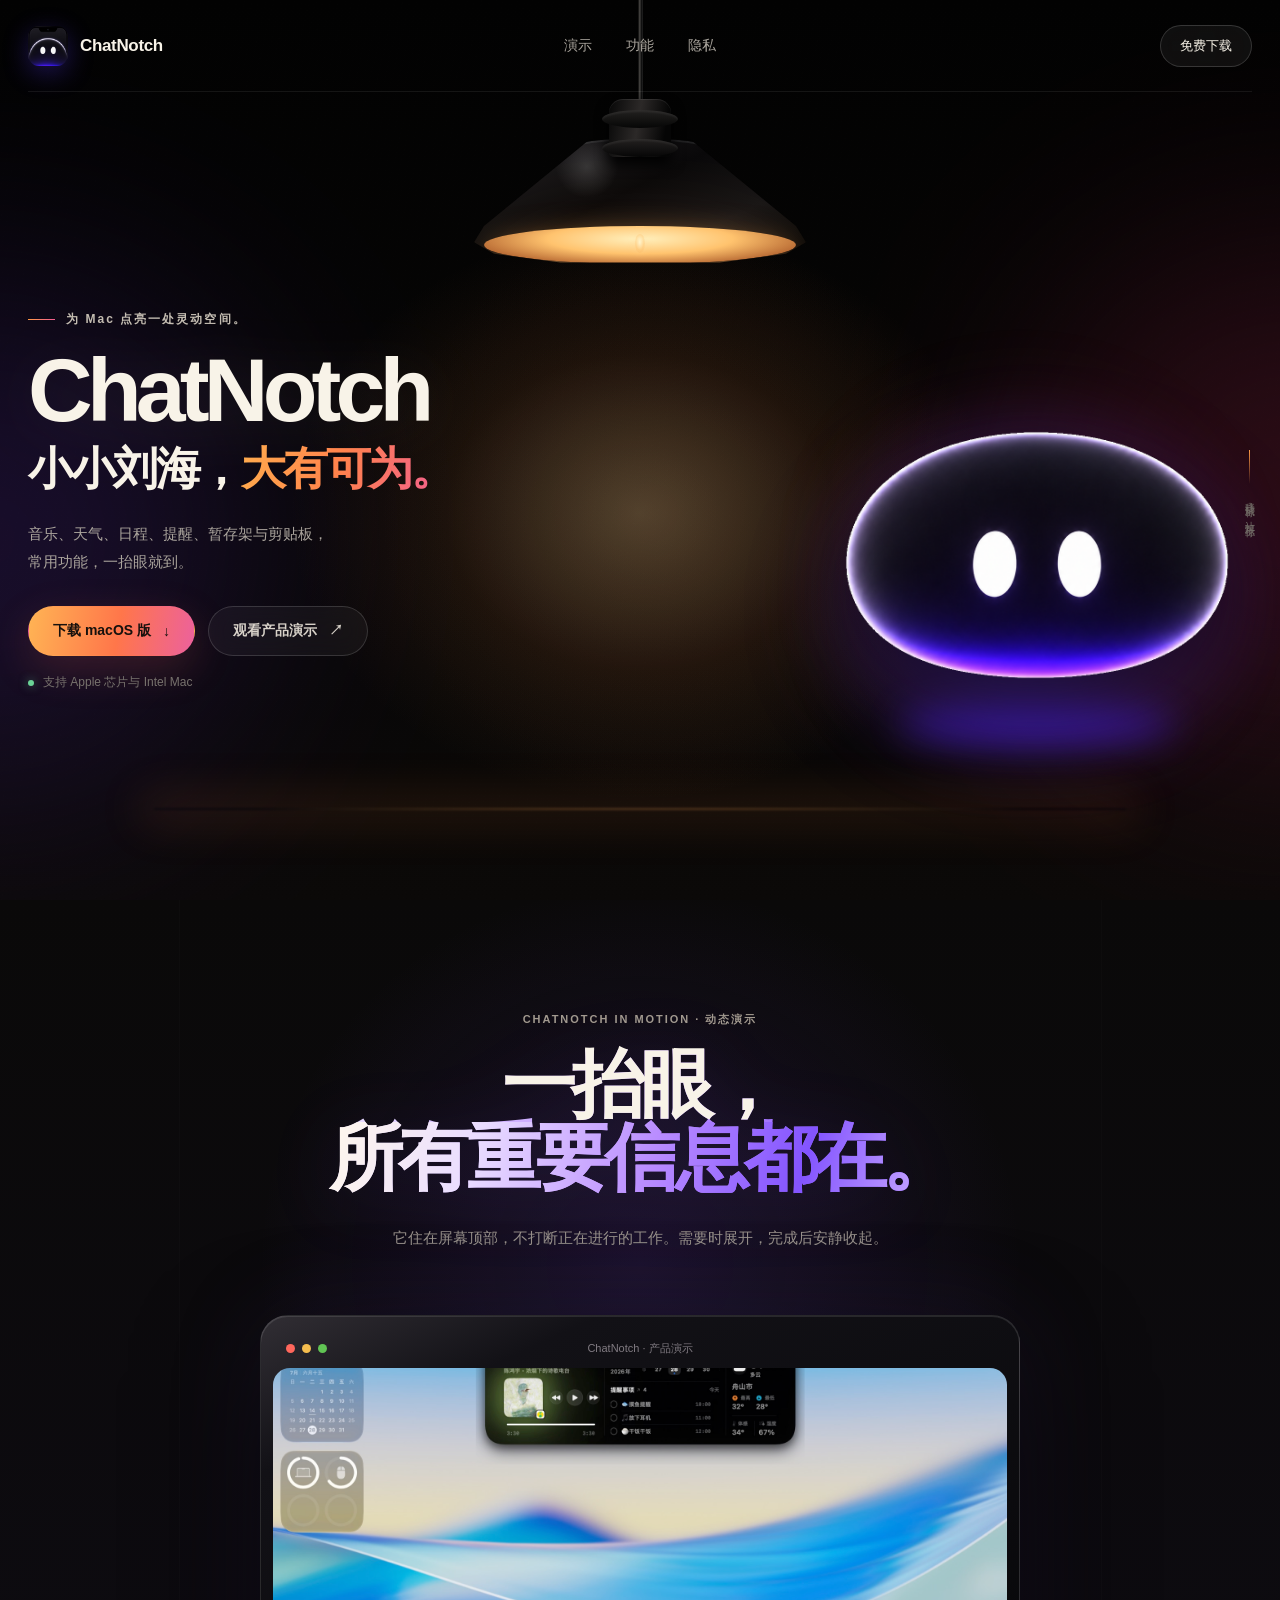
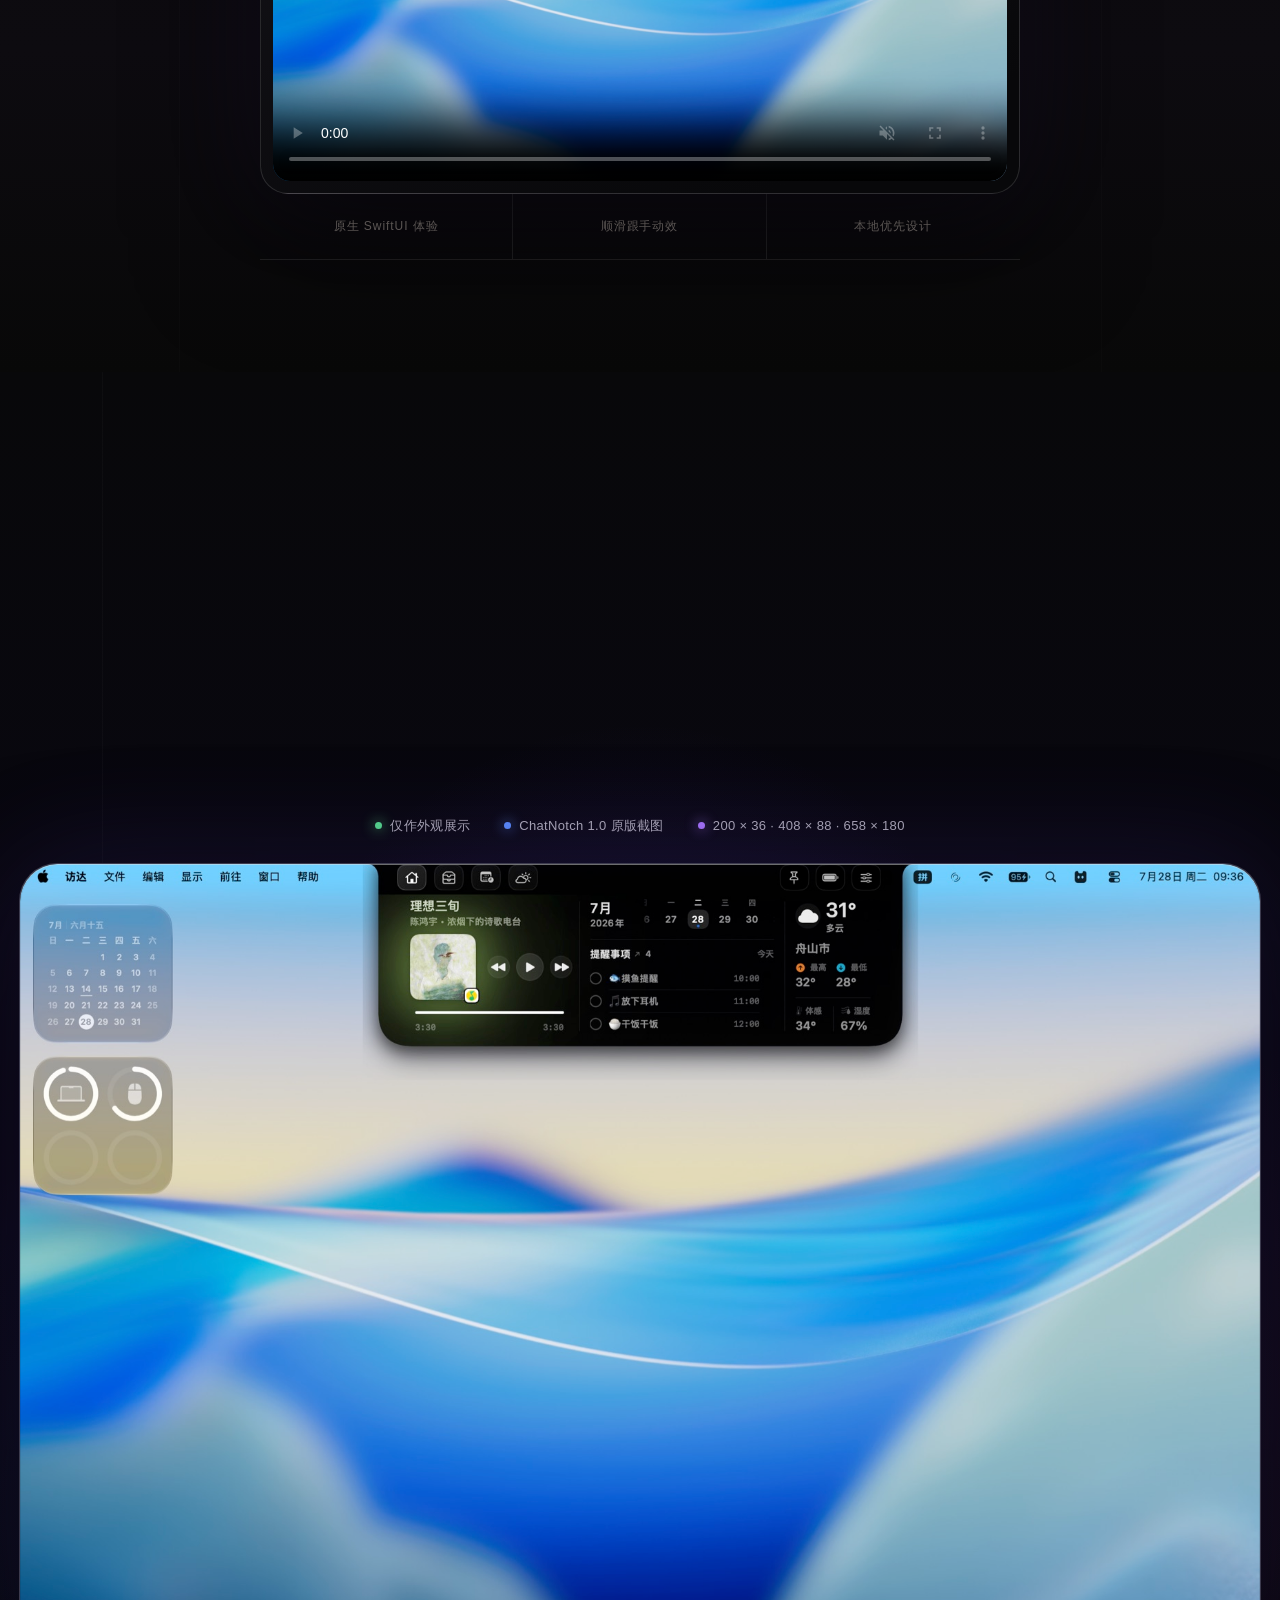
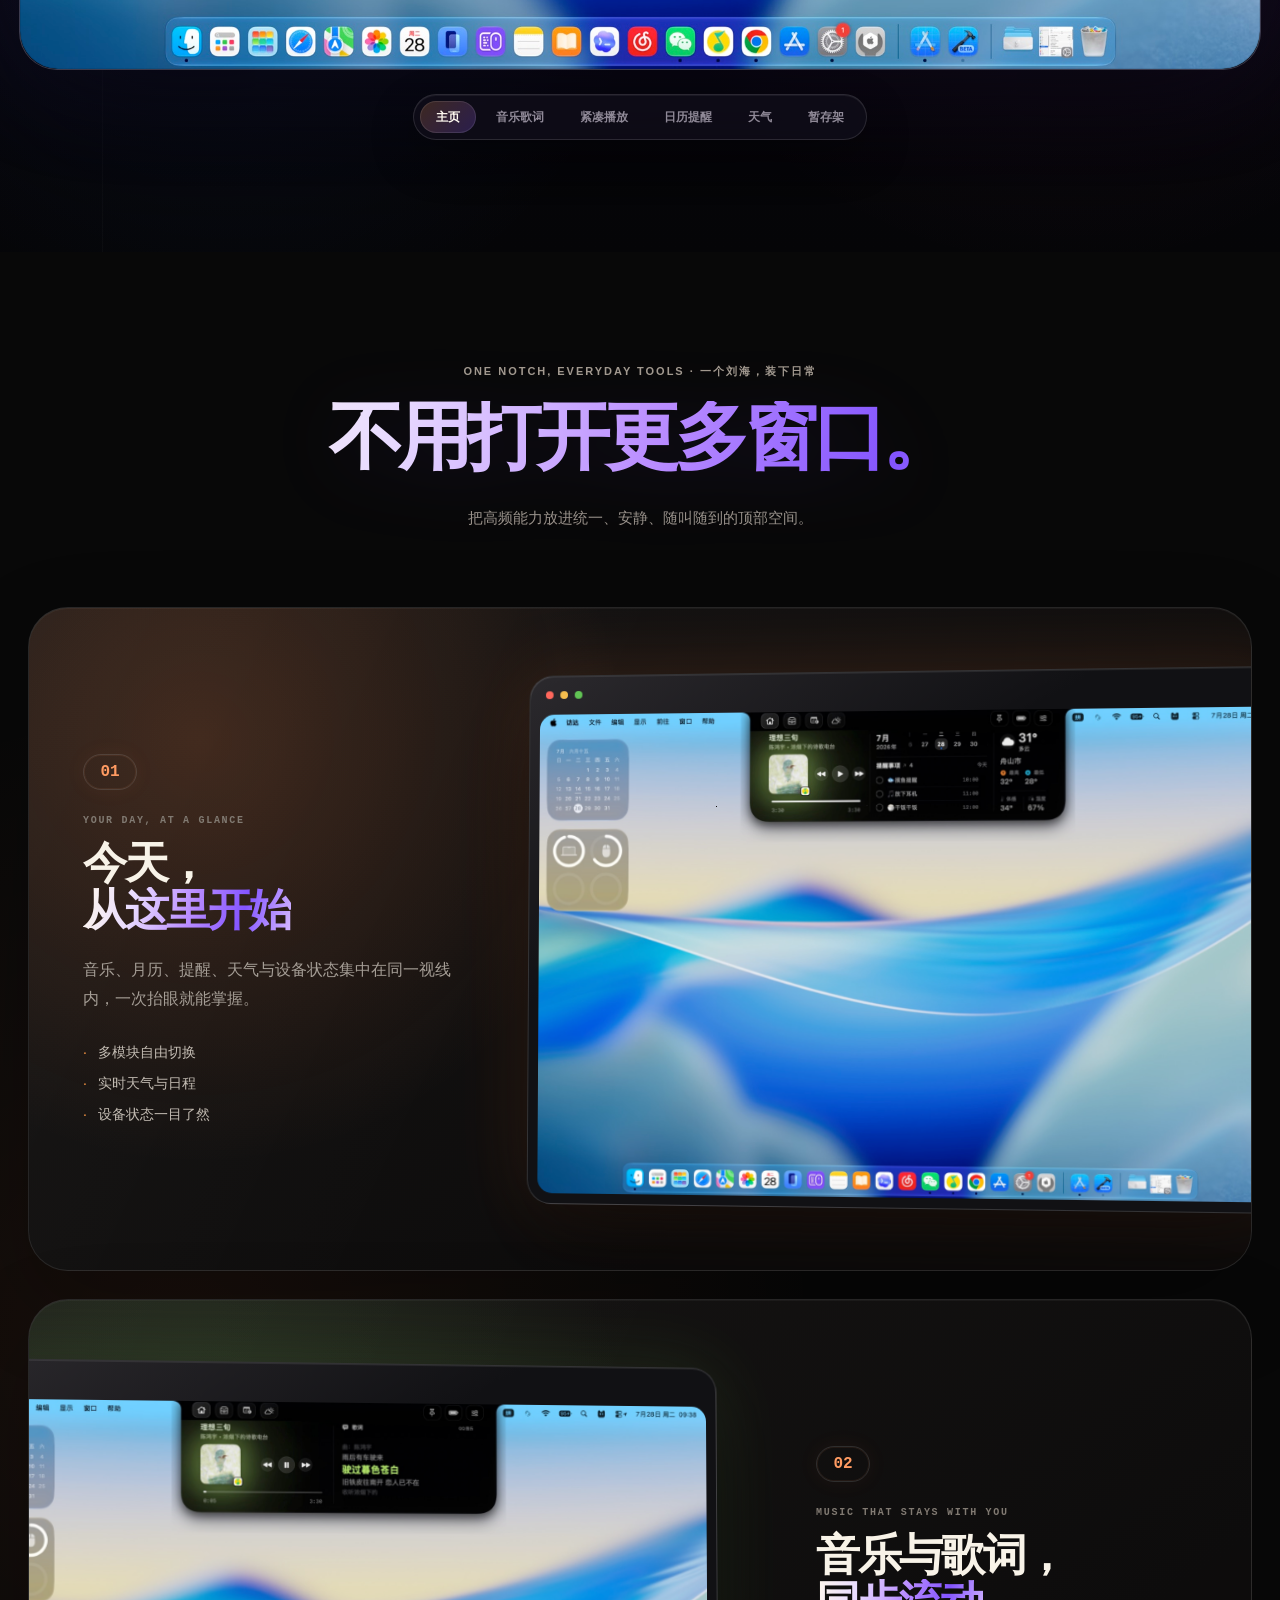
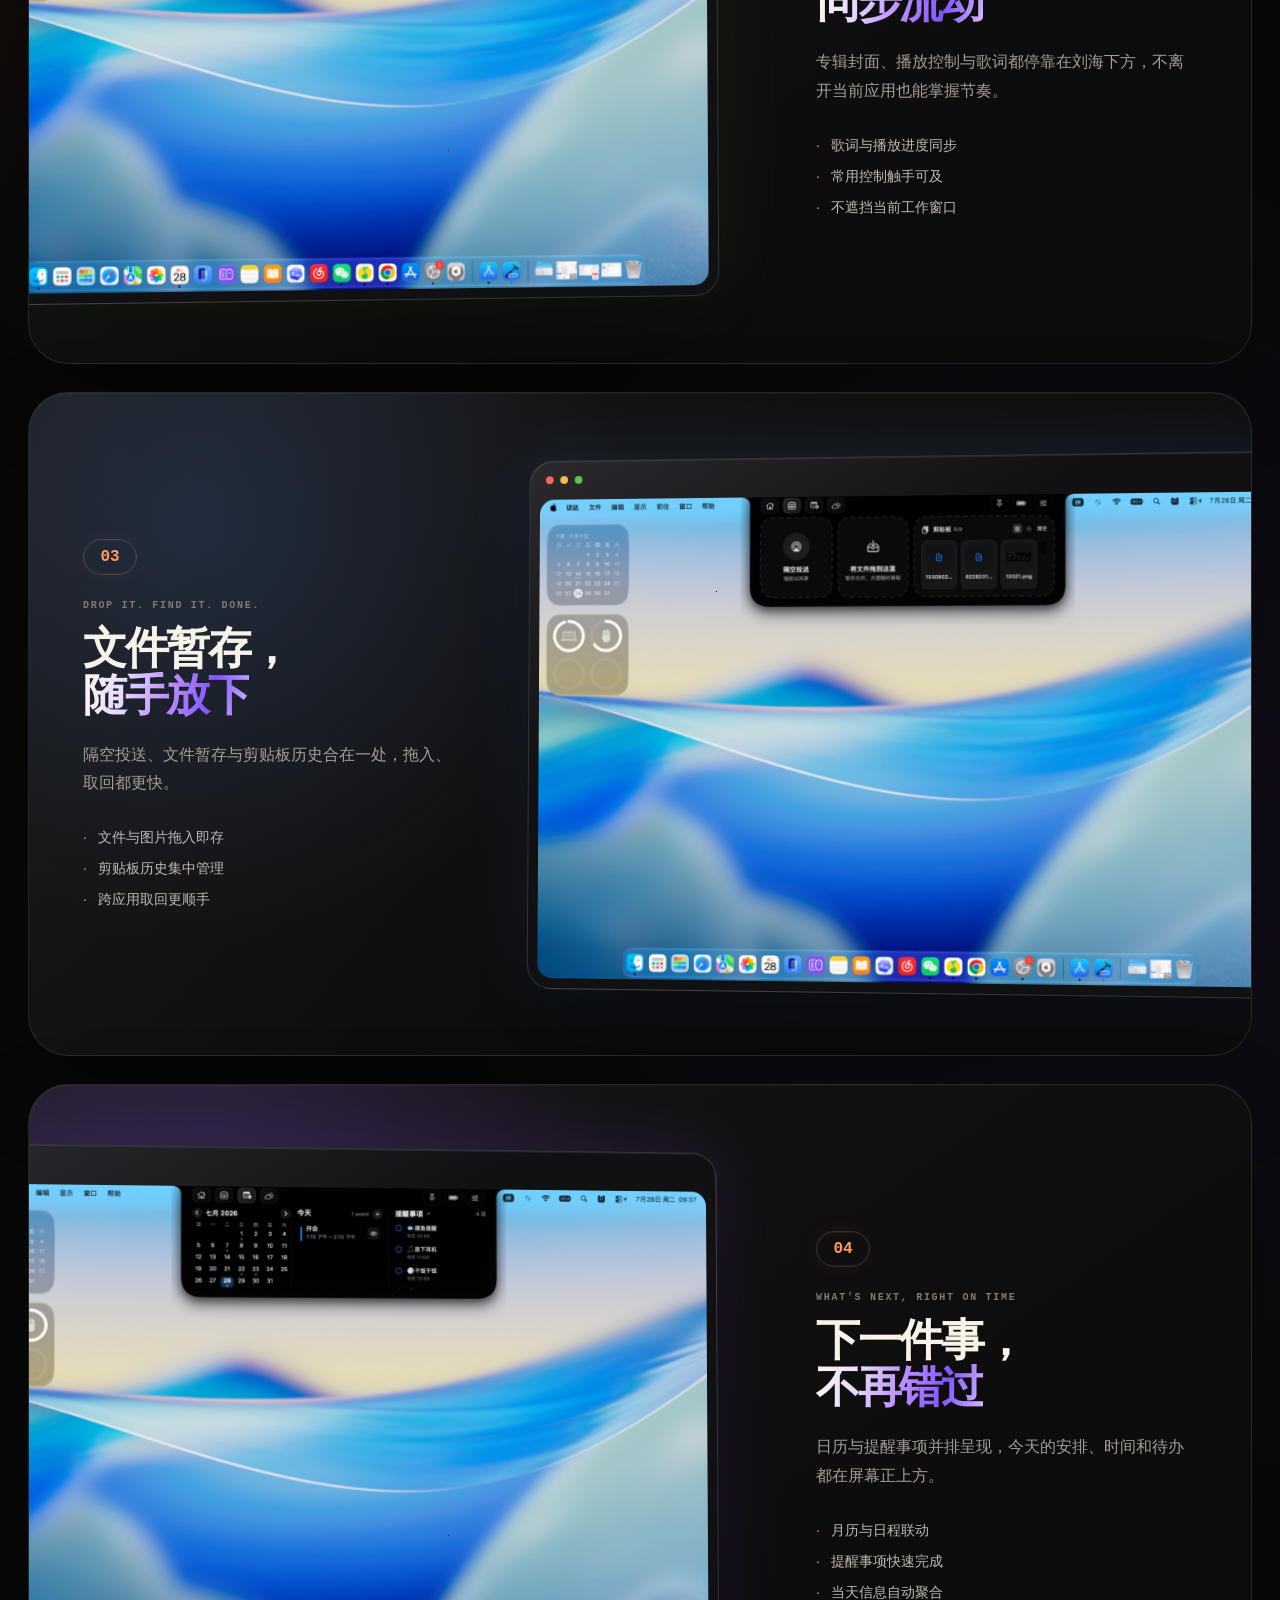
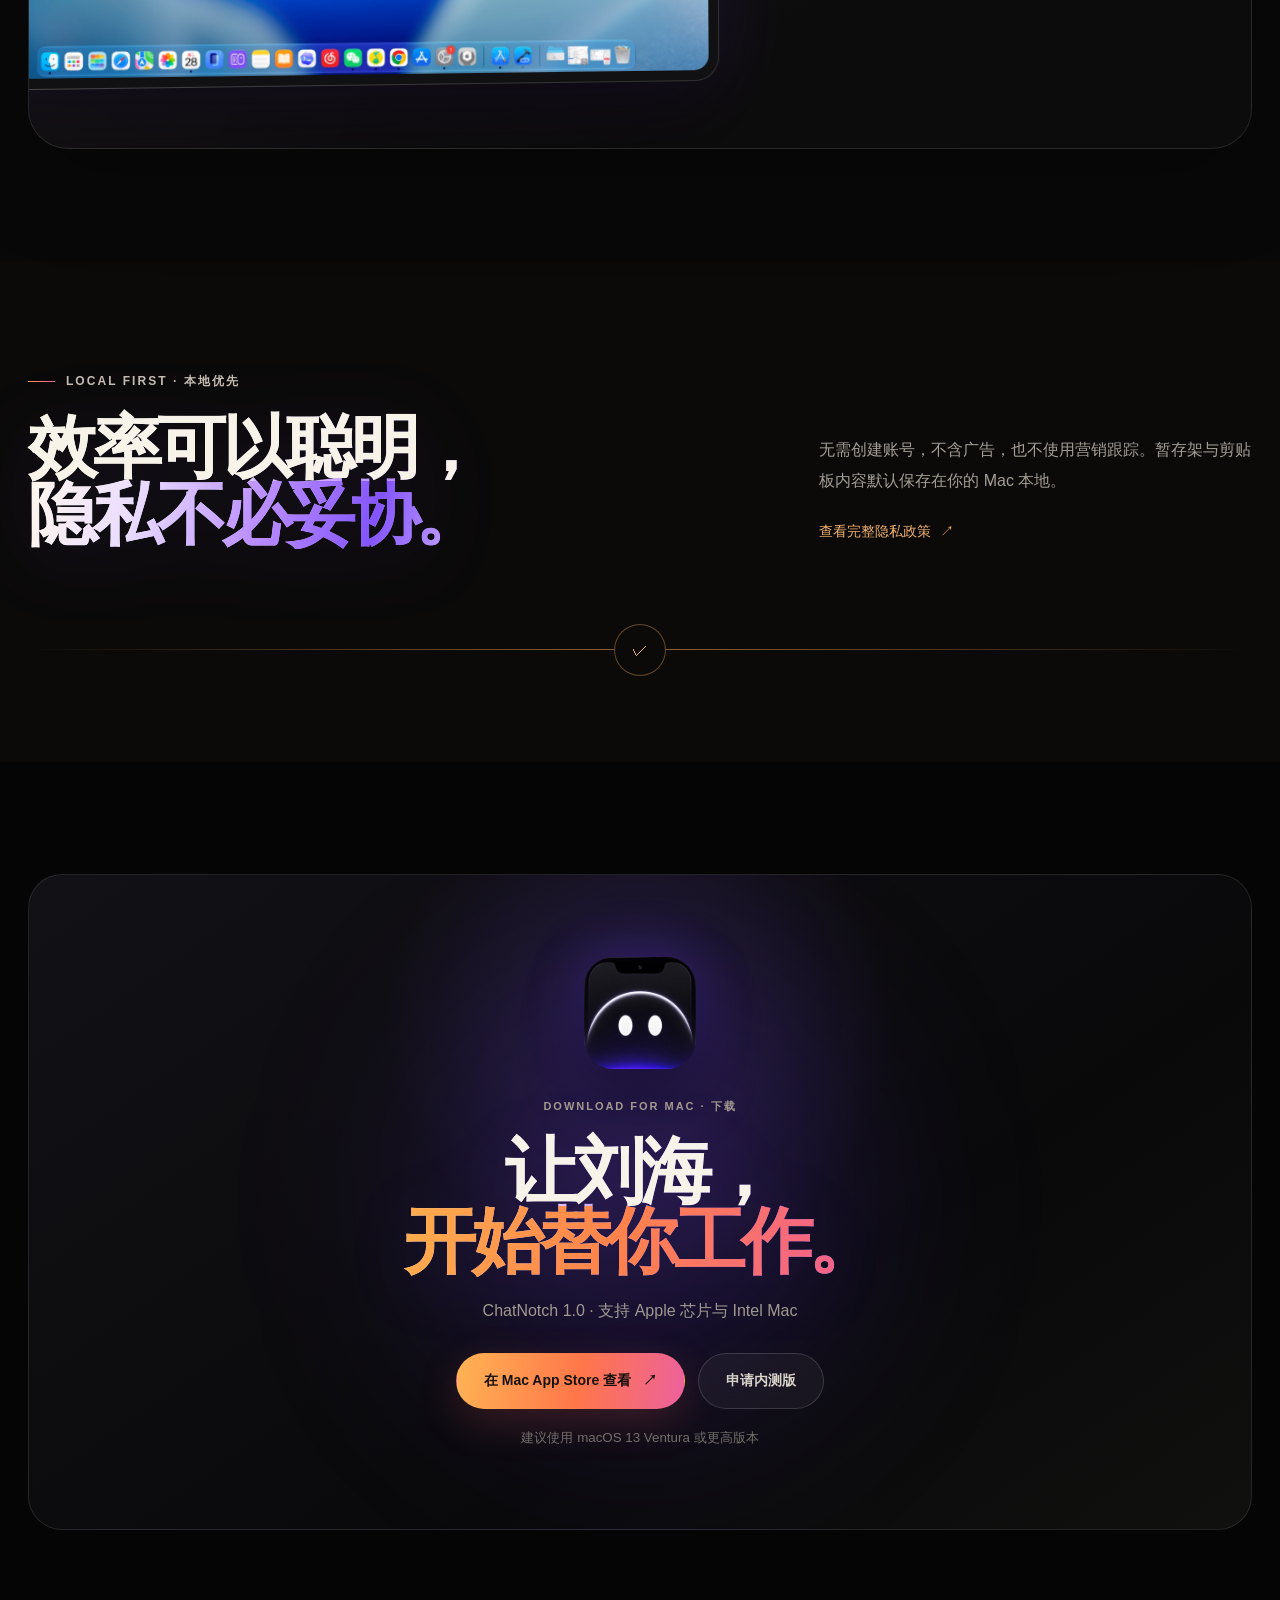
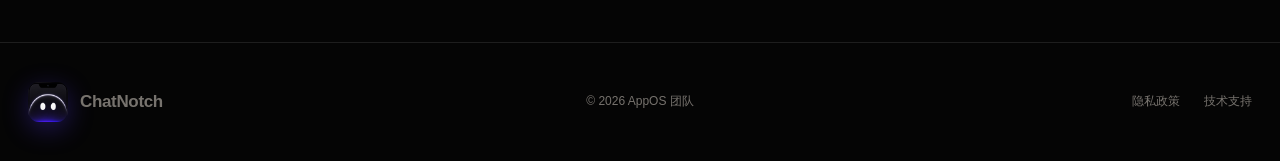
==== download-v2/index.html @ 8b5c7a28 "Add ChatNotch download-v2 page" ====
<!doctype html>
<html lang="zh-CN">
<head>
  <meta charset="utf-8">
  <meta name="viewport" content="width=device-width, initial-scale=1">
  <meta name="theme-color" content="#050505">
  <meta name="description" content="ChatNotch 是为 macOS 刘海打造的原生效率工具，将音乐、天气、日程、提醒、暂存架与剪贴板收进屏幕顶部。">
  <meta property="og:title" content="ChatNotch｜小小刘海，大有可为">
  <meta property="og:description" content="专为 Mac 刘海而生。重要信息，一抬眼就到。">
  <meta property="og:type" content="website">
  <meta property="og:url" content="https://woon3316.github.io/chatnotch-support/download-v2/">
  <meta property="og:image" content="https://woon3316.github.io/chatnotch-support/download-v2/og.png">
  <meta name="twitter:card" content="summary_large_image">
  <title>ChatNotch｜小小刘海，大有可为</title>
  <link rel="canonical" href="https://woon3316.github.io/chatnotch-support/download-v2/">
  <link rel="icon" href="chatnotch-logo.png?v=20260808-6">
  <link rel="apple-touch-icon" href="chatnotch-logo.png?v=20260808-6">
  <link rel="preload" href="overview.jpg" as="image">
  <link rel="stylesheet" href="styles.css?v=20260808-6">
  <script>
    (() => {
      if ("scrollRestoration" in history) history.scrollRestoration = "manual";

      document.documentElement.classList.add("is-booting");
      if (location.hash) {
        history.replaceState(null, "", location.pathname + location.search);
      }

      const forceTop = () => {
        document.documentElement.scrollTop = 0;
        if (document.body) document.body.scrollTop = 0;
        window.scrollTo(0, 0);
      };

      forceTop();
      document.addEventListener("DOMContentLoaded", () => {
        forceTop();
        requestAnimationFrame(forceTop);
      }, { once: true });
      window.addEventListener("pageshow", () => {
        forceTop();
        requestAnimationFrame(forceTop);
      });
      window.addEventListener("load", () => {
        forceTop();
        requestAnimationFrame(() => requestAnimationFrame(forceTop));
        window.setTimeout(() => {
          forceTop();
          document.documentElement.classList.remove("is-booting");
        }, 500);
      }, { once: true });
    })();
  </script>
  <script src="interaction.js?v=20260808-6" defer></script>
</head>
<body>
  <main>
    <section class="hero" id="top">
      <div class="hero-noise" aria-hidden="true"></div>
      <div class="ambient ambient-left" aria-hidden="true"></div>
      <div class="ambient ambient-right" aria-hidden="true"></div>
      <div class="pointer-light" aria-hidden="true"></div>

      <header class="site-header shell">
        <a class="brand" href="#top" aria-label="ChatNotch 首页">
          <img src="chatnotch-logo.png?v=20260808-6" alt="" width="40" height="40">
          <span>ChatNotch</span>
        </a>
        <nav aria-label="主导航">
          <a href="#experience">演示</a>
          <a href="#gallery">功能</a>
          <a href="#privacy">隐私</a>
        </nav>
        <a class="header-cta download-target" href="#download">免费下载</a>
      </header>

      <div class="lamp-stage" aria-hidden="true">
        <div class="lamp-rig">
          <div class="lamp-cable"></div>
          <div class="lamp-cap"><i></i><i></i></div>
          <div class="lamp-shade">
            <div class="lamp-rim"></div>
            <div class="lamp-bulb"></div>
          </div>
        </div>
      </div>

      <div class="hero-layout shell">
        <div class="hero-copy">
          <p class="eyebrow"><span></span> 为 Mac 点亮一处灵动空间。</p>
          <h1>ChatNotch</h1>
          <h2><strong>小小刘海，</strong><span>大有可为。</span></h2>
          <p class="hero-description">音乐、天气、日程、提醒、暂存架与剪贴板，<br>常用功能，一抬眼就到。</p>
          <div class="hero-actions">
            <a class="button button-primary download-target" href="#download">下载 macOS 版 <span aria-hidden="true">↓</span></a>
            <a class="button button-ghost" href="#experience">观看产品演示 <span aria-hidden="true">↗</span></a>
          </div>
          <p class="system-note"><i></i> 支持 Apple 芯片与 Intel Mac</p>
        </div>

        <div class="hero-product" aria-label="ChatNotch 动态角色">
          <div class="product-aura"></div>
          <div class="product-orbit orbit-one"></div>
          <div class="product-orbit orbit-two"></div>
          <div class="mascot" aria-hidden="true">
            <img class="mascot-body" src="peek-character.png?v=20260808-6" alt="">
          </div>
        </div>
      </div>

      <p class="mouse-hint"><span></span> 移动鼠标，让灯跟上你</p>
    </section>

    <section class="experience section-pad" id="experience">
      <div class="shell section-intro reveal">
        <p class="section-label">CHATNOTCH IN MOTION · 动态演示</p>
        <h2><span class="title-lead">一抬眼，</span><br><span class="title-accent">所有重要信息都在。</span></h2>
        <p>它住在屏幕顶部，不打断正在进行的工作。需要时展开，完成后安静收起。</p>
      </div>

      <div class="video-shell shell reveal">
        <div class="mac-frame">
          <div class="mac-toolbar" aria-hidden="true">
            <div class="traffic-lights"><i></i><i></i><i></i></div>
            <span>ChatNotch · 产品演示</span>
            <b></b>
          </div>
          <div class="video-wrap">
            <video id="product-video" autoplay muted loop playsinline controls preload="metadata" poster="overview.jpg">
              <source src="chatnotch-demo.mp4" type="video/mp4">
              你的浏览器暂不支持视频播放。
            </video>
            <button class="video-replay" type="button" aria-label="重新播放产品演示">重新播放</button>
          </div>
        </div>
        <div class="video-meta">
          <span>原生 SwiftUI 体验</span>
          <span>顺滑跟手动效</span>
          <span>本地优先设计</span>
        </div>
      </div>
    </section>

    <section class="live-demo section-pad" id="live-demo">
      <div class="shell section-intro compact reveal">
        <p class="section-label">CHATNOTCH APPEARANCE · 外观预览</p>
        <h2><span class="title-lead">熟悉的刘海形态，</span><br><span class="title-accent">原样呈现在网页里。</span></h2>
        <p>按 ChatNotch 1.0.0 的三段尺寸、圆角、模块顺序和内容比例制作。悬停或点击仅用于查看外观变化，不连接系统功能。</p>
      </div>

      <div class="live-demo-shell shell reveal" data-live-demo>
        <div class="live-demo-signals" aria-label="体验说明">
          <span><i class="signal-green"></i> 仅作外观展示</span>
          <span><i class="signal-blue"></i> ChatNotch 1.0 原版截图</span>
          <span><i class="signal-violet"></i> 200 × 36 · 408 × 88 · 658 × 180</span>
        </div>

        <div class="live-mac" data-live-mac>
          <figure class="exact-screenshot-showcase">
            <img data-visual-preview src="overview.jpg" alt="ChatNotch 原版主页界面">
          </figure>
          <div class="live-menu-bar" aria-hidden="true">
            <div class="live-menu-left"><b>●</b><strong>访达</strong><span>文件</span><span>编辑</span><span>显示</span><span>前往</span><span>窗口</span><span>帮助</span></div>
            <div class="live-menu-right"><span>⌁</span><span>▰</span><span>⌕</span><strong>周六 15:44</strong></div>
          </div>

          <div class="live-desktop">
            <div class="live-island" data-live-island data-state="compact" data-module="home" aria-live="polite" tabindex="0">
              <button class="live-compact" type="button" data-live-toggle aria-label="展开 ChatNotch">
                <span class="live-compact-art" aria-hidden="true"></span>
                <span class="live-compact-lyric" data-live-compact-lyric>驶过暮色苍白</span>
                <span class="live-compact-eq" aria-hidden="true" data-live-compact-eq><i></i><i></i><i></i><i></i></span>
              </button>

              <button class="live-peek" type="button" data-live-toggle aria-label="完整展开 ChatNotch">
                <span class="live-peek-album" aria-hidden="true"><i></i></span>
                <span class="live-peek-copy"><strong>理想三旬</strong><small data-live-peek-lyric>雨后有车驶来</small><i><b data-live-peek-progress></b></i></span>
                <span class="live-peek-play" aria-hidden="true" data-live-peek-play>Ⅱ</span>
              </button>

              <div class="live-expanded">
                <div class="live-shoulder-bar">
                  <div class="live-module-tabs" role="tablist" aria-label="ChatNotch 功能模块">
                    <button class="is-active" type="button" data-live-module="home" role="tab" aria-selected="true" aria-label="主页" title="主页"><span class="live-icon live-icon-home"></span></button>
                    <button type="button" data-live-module="shelf" role="tab" aria-selected="false" aria-label="暂存架" title="暂存架"><span class="live-icon live-icon-shelf"></span></button>
                    <button type="button" data-live-module="calendar" role="tab" aria-selected="false" aria-label="日历" title="日历"><span class="live-icon live-icon-calendar"></span></button>
                    <button type="button" data-live-module="weather" role="tab" aria-selected="false" aria-label="天气" title="天气"><span class="live-icon live-icon-weather"></span></button>
                  </div>
                  <div class="live-notch-gap" aria-hidden="true"><i></i></div>
                  <div class="live-system-tabs">
                    <button type="button" data-live-pin aria-pressed="false" aria-label="固定灵动岛" title="固定灵动岛"><span class="live-icon live-icon-pin"></span></button>
                    <button type="button" data-live-module="battery" aria-label="电池" title="电池"><span class="live-battery-glyph"><i></i></span></button>
                    <button type="button" data-live-settings aria-label="设置" title="设置"><span class="live-icon live-icon-settings"></span></button>
                  </div>
                </div>

                <div class="live-panel live-home-panel is-active" data-live-panel="home" role="tabpanel">
                  <section class="live-now-playing">
                    <div class="live-media-head">
                      <div><strong>理想三旬</strong><small data-live-lyric>雨后有车驶来</small></div>
                    </div>
                    <div class="live-media-body">
                      <div class="live-album" aria-label="专辑封面"><i></i></div>
                      <div class="live-transport" aria-label="播放控制">
                        <button type="button" data-live-prev aria-label="上一首">◀</button>
                        <button type="button" data-live-play aria-label="暂停">Ⅱ</button>
                        <button type="button" data-live-next aria-label="下一首">▶</button>
                      </div>
                    </div>
                    <div class="live-progress"><i data-live-progress></i></div>
                    <div class="live-time"><span data-live-elapsed>0:05</span><span>3:30</span></div>
                  </section>

                  <i class="live-divider" aria-hidden="true"></i>

                  <section class="live-home-calendar">
                    <div class="live-date-strip">
                      <div class="live-month"><strong>8月</strong><small>2026年</small></div>
                      <div class="live-days" role="listbox" aria-label="选择日期">
                        <button type="button"><small>一</small><b>3</b></button>
                        <button type="button"><small>二</small><b>4</b></button>
                        <button class="is-selected" type="button"><small>三</small><b>5</b><i></i></button>
                        <button type="button"><small>四</small><b>6</b></button>
                        <button type="button"><small>五</small><b>7</b></button>
                      </div>
                    </div>
                    <div class="live-reminder-head"><strong>提醒事项 ↗</strong><small data-live-reminder-count>4 项</small></div>
                    <div class="live-reminders">
                      <button type="button" data-live-reminder><i></i><span>🐟 摸鱼提醒</span><small>10:00</small></button>
                      <button type="button" data-live-reminder><i></i><span>🎵 放下耳机</span><small>11:00</small></button>
                      <button type="button" data-live-reminder><i></i><span>🍚 干饭干饭</span><small>12:00</small></button>
                      <button type="button" data-live-reminder><i></i><span>📖 阅读十分钟</span><small>18:00</small></button>
                    </div>
                  </section>

                  <i class="live-divider" aria-hidden="true"></i>

                  <section class="live-home-weather">
                    <div class="live-weather-top"><span>☁</span><div><strong>31°</strong><small>多云</small></div></div>
                    <b>舟山市</b>
                    <div class="live-weather-range"><span><i>↑</i> 最高<strong>32°</strong></span><span><i>↓</i> 最低<strong>28°</strong></span></div>
                    <div class="live-weather-stats"><span>体感<b>34°</b></span><span>湿度<b>67%</b></span></div>
                  </section>
                </div>

                <div class="live-panel live-volume-panel" data-live-panel="volume" role="tabpanel" hidden>
                  <div class="live-volume-primary"><span class="live-speaker">◖</span><div><p><strong>系统音量</strong><b data-live-volume-label>68%</b></p><input data-live-volume type="range" min="0" max="100" value="68" aria-label="系统音量"><small>MacBook Pro 扬声器</small></div></div>
                  <i></i>
                  <div class="live-app-volume"><strong>媒体应用</strong><div><span class="live-app-icon live-app-music">♪</span><b>音乐</b><small>正在播放</small><input type="range" min="0" max="100" value="82" aria-label="音乐音量"></div><div><span class="live-app-icon live-app-browser">◉</span><b>Google Chrome</b><small>暂停</small><input type="range" min="0" max="100" value="54" aria-label="浏览器音量"></div></div>
                </div>

                <div class="live-panel live-shelf-panel" data-live-panel="shelf" role="tabpanel" hidden>
                  <button class="live-drop-pane live-airdrop" type="button"><span>◎</span><strong>隔空投送</strong><small>拖放以共享</small></button>
                  <div class="live-drop-pane live-tray" data-live-dropzone tabindex="0" role="button" aria-label="将文件拖到暂存架">
                    <span>⇩</span><strong>将文件拖到这里</strong><small>暂存文件，方便随时调取</small>
                    <div class="live-file-list" data-live-file-list></div>
                  </div>
                  <div class="live-clipboard">
                    <div><strong>▣ 剪贴板 <span data-live-clip-count>3/9</span></strong><button type="button" data-live-clear>清空</button></div>
                    <div class="live-clip-items" data-live-clip-items><button type="button"><i>文</i><span>发布说明.txt</span></button><button type="button"><i>链</i><span>chatnotch.app</span></button><button type="button"><i>图</i><span>灵感截图.png</span></button></div>
                  </div>
                </div>

                <div class="live-panel live-calendar-panel" data-live-panel="calendar" role="tabpanel" hidden>
                  <section class="live-month-grid"><header><button type="button" data-live-month-prev>‹</button><strong data-live-month-title>八月 2026</strong><button type="button" data-live-month-next>›</button></header><div class="live-weekdays"><span>日</span><span>一</span><span>二</span><span>三</span><span>四</span><span>五</span><span>六</span></div><div class="live-grid-days" data-live-grid-days></div></section>
                  <i class="live-divider" aria-hidden="true"></i>
                  <section class="live-events"><header><strong>今天</strong><small>1 event</small><button type="button">＋</button></header><article><i></i><div><strong>开周例会</strong><small>4:00 下午 – 6:00 下午</small></div><button type="button">◉</button></article></section>
                  <i class="live-divider" aria-hidden="true"></i>
                  <section class="live-todo"><header><strong>提醒事项 ↗</strong><small>4 项</small></header><div class="live-reminders"><button type="button" data-live-reminder><i></i><span>🐟 摸鱼提醒</span><small>今天 10:00</small></button><button type="button" data-live-reminder><i></i><span>🎵 放下耳机</span><small>今天 11:00</small></button><button type="button" data-live-reminder><i></i><span>🍚 干饭干饭</span><small>今天 12:00</small></button></div></section>
                </div>

                <div class="live-panel live-weather-panel" data-live-panel="weather" role="tabpanel" hidden>
                  <div class="live-weather-summary"><span>☁</span><div><strong>31°C</strong><small>多云</small><b>舟山市</b></div></div>
                  <div class="live-weather-chart" aria-label="逐小时温度趋势"><i></i><span style="--x:2%;--y:56%">现在<b>31°</b></span><span style="--x:21%;--y:43%">16时<b>32°</b></span><span style="--x:40%;--y:31%">17时<b>33°</b></span><span style="--x:59%;--y:38%">18时<b>32°</b></span><span style="--x:78%;--y:54%">19时<b>30°</b></span><span style="--x:97%;--y:67%">20时<b>29°</b></span></div>
                  <div class="live-temp-extremes"><span>高 <b>32°C</b></span><span>低 <b>28°C</b></span></div>
                  <div class="live-weather-details"><span>体感温度<b>34°C</b></span><span>湿度<b>67%</b></span><span>空气质量<b>42 优</b></span><span>风速<b>7 英里/时</b></span><span>紫外线<b>3 中等</b></span></div>
                </div>

                <div class="live-panel live-battery-panel" data-live-panel="battery" role="tabpanel" hidden>
                  <div class="live-battery-title"><span>▰</span><strong>95%</strong><small>使用电池供电<br>剩余约 8 小时 26 分钟</small></div><div class="live-battery-bar"><i></i></div><strong>电池趋势</strong><div class="live-battery-chart"><i></i></div>
                </div>

                <div class="live-settings-popover" data-live-settings-popover hidden><strong>外观</strong><span>动画级别 <b>完整</b></span><span>温度单位 <b>摄氏度</b></span><span>主页布局 <b>音乐 · 日历 · 天气</b></span></div>
              </div>
            </div>

            <button class="live-interact-cue" type="button" data-live-state="expanded"><span>悬停查看展开外观，点击查看完整外观</span><small>APPEARANCE PREVIEW</small></button>

            <div class="live-dock" aria-hidden="true"><i>☺</i><i>▦</i><i>♪</i><i>✎</i><i>☁</i><i>⚙</i></div>
          </div>
        </div>

        <nav class="live-demo-guide exact-preview-nav" aria-label="切换 ChatNotch 原版界面">
          <button class="is-active" type="button" data-visual-src="overview.jpg" data-visual-alt="ChatNotch 原版主页界面">主页</button>
          <button type="button" data-visual-src="lyrics.jpg" data-visual-alt="ChatNotch 原版音乐歌词界面">音乐歌词</button>
          <button type="button" data-visual-src="compact.jpg" data-visual-alt="ChatNotch 原版紧凑播放界面">紧凑播放</button>
          <button type="button" data-visual-src="calendar.jpg" data-visual-alt="ChatNotch 原版日历提醒界面">日历提醒</button>
          <button type="button" data-visual-src="weather.jpg" data-visual-alt="ChatNotch 原版天气界面">天气</button>
          <button type="button" data-visual-src="shelf.jpg" data-visual-alt="ChatNotch 原版暂存架界面">暂存架</button>
        </nav>
      </div>
    </section>

    <section class="gallery-section section-pad" id="gallery">
      <div class="shell section-intro compact reveal">
        <p class="section-label">ONE NOTCH, EVERYDAY TOOLS · 一个刘海，装下日常</p>
        <h2>不用打开更多窗口。</h2>
        <p>把高频能力放进统一、安静、随叫随到的顶部空间。</p>
      </div>

      <div class="story-stack shell">
        <article class="story-card story-warm reveal">
          <div class="story-copy">
            <span class="index">01</span>
            <p class="story-kicker">YOUR DAY, AT A GLANCE</p>
            <h3><span class="title-lead">今天，</span><br><span class="title-accent">从这里开始</span></h3>
            <p>音乐、月历、提醒、天气与设备状态集中在同一视线内，一次抬眼就能掌握。</p>
            <ul><li>多模块自由切换</li><li>实时天气与日程</li><li>设备状态一目了然</li></ul>
          </div>
          <figure class="story-screen story-screen-right">
            <span class="story-screen-bar" aria-hidden="true"><i></i><i></i><i></i></span>
            <img src="overview.jpg" alt="ChatNotch 音乐、日历、天气与提醒综合面板" loading="lazy">
          </figure>
        </article>

        <article class="story-card story-green story-reverse reveal">
          <div class="story-copy">
            <span class="index">02</span>
            <p class="story-kicker">MUSIC THAT STAYS WITH YOU</p>
            <h3><span class="title-lead">音乐与歌词，</span><br><span class="title-accent">同步流动</span></h3>
            <p>专辑封面、播放控制与歌词都停靠在刘海下方，不离开当前应用也能掌握节奏。</p>
            <ul><li>歌词与播放进度同步</li><li>常用控制触手可及</li><li>不遮挡当前工作窗口</li></ul>
          </div>
          <figure class="story-screen story-screen-left">
            <span class="story-screen-bar" aria-hidden="true"><i></i><i></i><i></i></span>
            <img src="lyrics.jpg" alt="ChatNotch 音乐播放与歌词面板" loading="lazy">
          </figure>
        </article>

        <article class="story-card story-blue reveal">
          <div class="story-copy">
            <span class="index">03</span>
            <p class="story-kicker">DROP IT. FIND IT. DONE.</p>
            <h3><span class="title-lead">文件暂存，</span><br><span class="title-accent">随手放下</span></h3>
            <p>隔空投送、文件暂存与剪贴板历史合在一处，拖入、取回都更快。</p>
            <ul><li>文件与图片拖入即存</li><li>剪贴板历史集中管理</li><li>跨应用取回更顺手</li></ul>
          </div>
          <figure class="story-screen story-screen-right">
            <span class="story-screen-bar" aria-hidden="true"><i></i><i></i><i></i></span>
            <img src="shelf.jpg" alt="ChatNotch 隔空投送、文件暂存与剪贴板面板" loading="lazy">
          </figure>
        </article>

        <article class="story-card story-violet story-reverse reveal">
          <div class="story-copy">
            <span class="index">04</span>
            <p class="story-kicker">WHAT'S NEXT, RIGHT ON TIME</p>
            <h3><span class="title-lead">下一件事，</span><br><span class="title-accent">不再错过</span></h3>
            <p>日历与提醒事项并排呈现，今天的安排、时间和待办都在屏幕正上方。</p>
            <ul><li>月历与日程联动</li><li>提醒事项快速完成</li><li>当天信息自动聚合</li></ul>
          </div>
          <figure class="story-screen story-screen-left">
            <span class="story-screen-bar" aria-hidden="true"><i></i><i></i><i></i></span>
            <img src="calendar.jpg" alt="ChatNotch 日历与提醒事项面板" loading="lazy">
          </figure>
        </article>
      </div>
    </section>

    <section class="privacy-section section-pad" id="privacy">
      <div class="shell privacy-grid reveal">
        <div>
          <p class="eyebrow"><span></span> LOCAL FIRST · 本地优先</p>
          <h2><span class="title-lead">效率可以聪明，</span><br><span class="title-accent">隐私不必妥协。</span></h2>
        </div>
        <div class="privacy-copy">
          <p>无需创建账号，不含广告，也不使用营销跟踪。暂存架与剪贴板内容默认保存在你的 Mac 本地。</p>
          <a href="../#privacy">查看完整隐私政策 <span aria-hidden="true">↗</span></a>
        </div>
        <div class="privacy-seal" aria-hidden="true"><span>✓</span></div>
      </div>
    </section>

    <section class="download-section shell section-pad" id="download">
      <div class="download-card reveal">
        <div class="download-glow"></div>
        <img class="download-icon" src="chatnotch-logo.png?v=20260808-6" alt="ChatNotch 图标" width="128" height="128">
        <p class="section-label">DOWNLOAD FOR MAC · 下载</p>
        <h2><span class="title-lead">让刘海，</span><br><span class="title-accent">开始替你工作。</span></h2>
        <p>ChatNotch 1.0 · 支持 Apple 芯片与 Intel Mac</p>
        <div class="download-actions">
          <a class="button button-primary large download-target" href="https://apps.apple.com/cn/search?term=ChatNotch" target="_blank" rel="noreferrer">在 Mac App Store 查看 <span aria-hidden="true">↗</span></a>
          <a class="button button-ghost large" href="mailto:wflc00@163.com?subject=申请%20ChatNotch%20内测版">申请内测版</a>
        </div>
        <small>建议使用 macOS 13 Ventura 或更高版本</small>
      </div>
    </section>

    <footer>
      <div class="shell footer-inner">
        <a class="brand" href="#top"><img src="chatnotch-logo.png?v=20260808-6" alt="" width="34" height="34"><span>ChatNotch</span></a>
        <p>© 2026 AppOS 团队</p>
        <div><a href="../#privacy">隐私政策</a><a href="../#support">技术支持</a></div>
      </div>
    </footer>
  </main>
</body>
</html>
---- download-v2/styles.css ----
:root {
  --ink: #f8f3e8;
  --muted: #9f9a92;
  --soft: #171513;
  --line: rgba(255, 255, 255, 0.1);
  --orange: #ff9a45;
  --pink: #f15c94;
  --violet: #8c63ff;
  --headline-gradient: linear-gradient(105deg, #fff8ec 0%, #e9dcff 24%, #b98cff 52%, #8354ff 76%, #d5b9ff 100%);
  --warm-gradient: linear-gradient(105deg, #ffad4d 0%, #ff824b 46%, #f15c94 100%);
  --lamp-angle: 0deg;
  --spot-x: 50%;
  --spot-y: 57%;
  --beam-angle: -26deg;
}

* { box-sizing: border-box; }

html {
  scroll-behavior: smooth;
  background: #050505;
}

html.is-booting {
  scroll-behavior: auto !important;
}

body {
  margin: 0;
  overflow-x: hidden;
  background: #050505;
  color: var(--ink);
  font-family: -apple-system, BlinkMacSystemFont, "SF Pro Display", "PingFang SC", "Microsoft YaHei", sans-serif;
  -webkit-font-smoothing: antialiased;
}

a { color: inherit; text-decoration: none; }
button, a { -webkit-tap-highlight-color: transparent; }
img, video { display: block; max-width: 100%; }
img { height: auto; }

.shell {
  width: min(1240px, calc(100% - 56px));
  margin-inline: auto;
}

.section-pad { padding: 112px 0; }

.hero {
  --hero-height: min(100svh, 970px);
  position: relative;
  min-height: 780px;
  height: var(--hero-height);
  overflow: hidden;
  isolation: isolate;
  background:
    radial-gradient(circle at 52% 57%, rgba(124, 64, 31, .15), transparent 34%),
    linear-gradient(180deg, #020202 0%, #080706 74%, #0b0908 100%);
}

.hero::after {
  content: "";
  position: absolute;
  z-index: 1;
  left: 12%;
  right: 12%;
  bottom: 10%;
  height: 2px;
  background: radial-gradient(ellipse, rgba(255, 163, 83, .6), transparent 66%);
  filter: blur(1px);
  box-shadow: 0 0 46px 14px rgba(255, 131, 55, .13);
}

.hero-noise {
  position: absolute;
  inset: 0;
  z-index: 3;
  pointer-events: none;
  opacity: .17;
  background-image:
    repeating-linear-gradient(17deg, rgba(255,255,255,.018) 0 1px, transparent 1px 5px),
    repeating-linear-gradient(103deg, rgba(255,255,255,.012) 0 1px, transparent 1px 7px);
  mix-blend-mode: overlay;
}

.ambient {
  position: absolute;
  z-index: 0;
  width: 520px;
  height: 520px;
  border-radius: 50%;
  filter: blur(125px);
  opacity: .2;
  pointer-events: none;
}

.ambient-left { left: -270px; top: 31%; background: #6330c9; }
.ambient-right { right: -275px; top: 27%; background: #c52b5f; }

.pointer-light {
  position: absolute;
  inset: 0;
  z-index: 1;
  pointer-events: none;
  background:
    radial-gradient(ellipse 36% 42% at var(--spot-x) var(--spot-y), rgba(255, 210, 143, .26) 0%, rgba(187, 102, 49, .1) 42%, transparent 76%);
  mix-blend-mode: screen;
  will-change: background;
}

.site-header {
  position: relative;
  z-index: 20;
  height: 92px;
  display: grid;
  grid-template-columns: 1fr auto 1fr;
  align-items: center;
  border-bottom: 1px solid rgba(255, 255, 255, .075);
}

.brand {
  display: inline-flex;
  align-items: center;
  gap: 12px;
  width: max-content;
  font-size: 17px;
  font-weight: 730;
  letter-spacing: -.02em;
}

.brand img {
  width: 40px;
  height: 40px;
  aspect-ratio: 1;
  object-fit: contain;
  border-radius: 11px;
  box-shadow: 0 7px 26px rgba(90, 60, 255, .3);
}

.site-header nav {
  display: flex;
  align-items: center;
  gap: 34px;
  color: #aaa59d;
  font-size: 14px;
}

.site-header nav a,
footer a { transition: color 180ms ease; }
.site-header nav a:hover,
footer a:hover { color: #fff; }

.header-cta {
  justify-self: end;
  padding: 11px 19px;
  border: 1px solid rgba(255,255,255,.16);
  border-radius: 999px;
  background: rgba(255,255,255,.055);
  font-size: 13px;
  backdrop-filter: blur(18px);
  transition: border-color 180ms ease, background 180ms ease, box-shadow 180ms ease;
}

.header-cta:hover {
  border-color: rgba(255, 195, 123, .52);
  background: rgba(255, 174, 95, .12);
  box-shadow: 0 0 34px rgba(255, 164, 82, .13);
}

.lamp-stage {
  position: absolute;
  inset: 0;
  z-index: 9;
  pointer-events: none;
}

.lamp-rig {
  position: absolute;
  top: -6px;
  left: 50%;
  width: 350px;
  height: 330px;
  transform: translateX(-50%) rotate(var(--lamp-angle));
  transform-origin: 50% 0;
  will-change: transform;
}

.lamp-cable {
  position: absolute;
  top: 0;
  left: calc(50% - 2px);
  width: 4px;
  height: 118px;
  background: linear-gradient(90deg, #050505, #4b4946 45%, #101010 80%);
  box-shadow: 1px 0 rgba(255,255,255,.1);
}

.lamp-cap {
  position: absolute;
  z-index: 2;
  top: 105px;
  left: calc(50% - 31px);
  width: 62px;
  height: 58px;
  border-radius: 14px 14px 5px 5px;
  background: linear-gradient(100deg, #070707, #2c2928 46%, #050505 86%);
  box-shadow: inset 0 1px rgba(255,255,255,.08), 0 7px 14px #000;
}

.lamp-cap i {
  position: absolute;
  left: -7px;
  right: -7px;
  height: 18px;
  border-radius: 50%;
  background: linear-gradient(#232120, #060606);
  box-shadow: inset 0 2px 2px rgba(255,255,255,.06);
}

.lamp-cap i:first-child { top: 11px; }
.lamp-cap i:last-child { bottom: 0; }

.lamp-shade {
  position: absolute;
  top: 145px;
  left: 9px;
  width: 332px;
  height: 126px;
  border-radius: 48% 48% 45% 45% / 88% 88% 21% 21%;
  clip-path: polygon(35% 0, 65% 0, 97% 69%, 100% 82%, 94% 91%, 74% 98%, 26% 98%, 6% 91%, 0 82%, 3% 69%);
  background:
    radial-gradient(circle at 34% 22%, rgba(255,255,255,.15), transparent 13%),
    linear-gradient(154deg, #262426 0%, #09090a 44%, #171617 71%, #030303 100%);
  box-shadow: inset 0 2px rgba(255,255,255,.08);
  filter: drop-shadow(0 18px 22px rgba(0,0,0,.9));
}

.lamp-rim {
  position: absolute;
  left: 3%;
  right: 3%;
  bottom: 1px;
  height: 38px;
  border-radius: 50%;
  background: radial-gradient(ellipse at 50% 34%, #fff0bd 0%, #ffc36e 42%, #b96b34 76%, #4d2617 100%);
  box-shadow: 0 9px 30px rgba(255, 177, 91, .52), 0 36px 116px rgba(255, 130, 43, .28);
}

.lamp-bulb {
  position: absolute;
  z-index: 2;
  left: calc(50% - 5px);
  bottom: 12px;
  width: 10px;
  height: 19px;
  border-radius: 48% 48% 52% 52%;
  background: radial-gradient(ellipse at 48% 44%, rgba(255, 250, 220, .92), rgba(255, 193, 111, .5) 52%, rgba(168, 89, 45, .08) 100%);
  box-shadow: 0 0 9px rgba(255, 213, 151, .48);
  opacity: .68;
  filter: blur(.2px);
}

.hero-layout {
  position: relative;
  z-index: 6;
  height: calc(100% - 92px);
  display: grid;
  grid-template-columns: 1.08fr .92fr;
  align-items: center;
  gap: 52px;
  padding-top: 70px;
  padding-bottom: 60px;
}

.hero-copy { position: relative; z-index: 2; }

.eyebrow {
  display: flex;
  align-items: center;
  gap: 11px;
  margin: 0 0 24px;
  color: #c4bdb2;
  font-size: 12px;
  font-weight: 700;
  letter-spacing: .17em;
}

.eyebrow > span {
  width: 27px;
  height: 1px;
  background: linear-gradient(90deg, var(--orange), var(--pink));
}

.hero h1 {
  margin: 0 0 16px;
  font-size: clamp(68px, 7vw, 104px);
  line-height: .86;
  font-weight: 760;
  letter-spacing: -.065em;
  color: var(--ink);
  filter: drop-shadow(0 8px 34px rgba(255, 239, 214, .08));
}

.hero h2 {
  margin: 0;
  max-width: 710px;
  font-size: clamp(32px, 3.5vw, 50px);
  line-height: 1.05;
  font-weight: 720;
  letter-spacing: -.055em;
  white-space: nowrap;
  color: var(--ink);
}

.hero h2 strong {
  color: var(--ink);
  -webkit-text-fill-color: var(--ink);
  background: none;
  font: inherit;
}

.hero h2 span {
  color: transparent;
  -webkit-text-fill-color: transparent;
  background: var(--warm-gradient);
  background-clip: text;
  -webkit-background-clip: text;
}

.hero-description {
  margin: 28px 0 0;
  color: #aaa49c;
  font-size: 15px;
  line-height: 1.85;
}

.hero-actions,
.download-actions {
  display: flex;
  flex-wrap: wrap;
  gap: 13px;
  margin-top: 31px;
}

.button {
  min-height: 50px;
  padding: 0 24px;
  border: 1px solid transparent;
  border-radius: 999px;
  display: inline-flex;
  align-items: center;
  justify-content: center;
  gap: 12px;
  font-size: 14px;
  font-weight: 690;
  transition: transform 180ms ease, box-shadow 180ms ease, border-color 180ms ease, background 180ms ease;
}

.button:hover { transform: translateY(-2px); }

.button-primary {
  color: #17110d;
  background: linear-gradient(100deg, #ffb454, #ff764a 54%, #ec619d);
  box-shadow: 0 13px 42px rgba(244, 99, 85, .18);
}

.button-primary:hover {
  box-shadow: 0 0 0 1px rgba(255,255,255,.35), 0 18px 56px rgba(255, 141, 74, .36), 0 0 76px rgba(255, 203, 135, .18);
}

.button-ghost {
  border-color: rgba(255,255,255,.15);
  background: rgba(255,255,255,.045);
  color: #d8d2c9;
  backdrop-filter: blur(15px);
}

.button-ghost:hover { border-color: rgba(255,255,255,.3); background: rgba(255,255,255,.08); }

.system-note {
  display: flex;
  align-items: center;
  gap: 9px;
  margin: 18px 0 0;
  color: #77726d;
  font-size: 12px;
}

.system-note i {
  width: 6px;
  height: 6px;
  border-radius: 50%;
  background: #6bd497;
  box-shadow: 0 0 10px rgba(107, 212, 151, .55);
}

.hero-product {
  position: relative;
  justify-self: end;
  width: min(430px, 35vw);
  aspect-ratio: 1;
  display: grid;
  place-items: center;
  transform: translateY(54px);
  isolation: isolate;
}

.hero-product::after {
  content: "";
  position: absolute;
  z-index: 0;
  left: 18%;
  right: 18%;
  bottom: 7%;
  height: 8%;
  border-radius: 50%;
  background: rgba(74, 30, 255, .72);
  filter: blur(18px);
  opacity: .82;
}

.mascot {
  --mascot-x: 0px;
  --mascot-y: 0px;
  --mascot-tilt: 0deg;
  position: relative;
  z-index: 2;
  width: 94%;
  aspect-ratio: 892 / 592;
  transform-origin: 50% 82%;
  animation: mascot-float 4.8s cubic-bezier(.45,0,.35,1) infinite;
}

.mascot-body {
  position: absolute;
  z-index: 1;
  inset: 0;
  width: 100%;
  height: 100%;
  object-fit: contain;
  filter: drop-shadow(0 28px 35px rgba(0,0,0,.6)) drop-shadow(0 26px 44px rgba(80,38,255,.22));
  pointer-events: none;
}

@keyframes mascot-float {
  0%, 100% { transform: translate3d(var(--mascot-x), var(--mascot-y), 0) rotate(var(--mascot-tilt)); }
  50% { transform: translate3d(var(--mascot-x), calc(var(--mascot-y) - 9px), 0) rotate(var(--mascot-tilt)); }
}

.product-aura {
  position: absolute;
  inset: 7%;
  border-radius: 36%;
  background: radial-gradient(circle at 46% 64%, rgba(116, 74, 255, .58), rgba(233, 76, 154, .13) 54%, transparent 73%);
  filter: blur(38px);
}

.product-orbit {
  display: none;
}

.orbit-two { inset: -10%; transform: rotate(23deg) scaleY(.72); opacity: .55; }

.mouse-hint {
  position: absolute;
  z-index: 8;
  right: 24px;
  top: 50%;
  margin: 0;
  display: flex;
  align-items: center;
  gap: 10px;
  color: #716c66;
  font-size: 10px;
  letter-spacing: .18em;
  writing-mode: vertical-rl;
}

.mouse-hint span { width: 1px; height: 34px; background: linear-gradient(var(--orange), transparent); }

.experience {
  position: relative;
  overflow: hidden;
  background:
    radial-gradient(circle at 50% 34%, rgba(96, 56, 174, .2), transparent 40%),
    linear-gradient(180deg, #0a0909, #0d0b10 70%, #080808);
}

.experience::before {
  content: "";
  position: absolute;
  inset: 0;
  pointer-events: none;
  opacity: .55;
  background: linear-gradient(90deg, transparent 0 14%, rgba(255,255,255,.025) 14% 14.08%, transparent 14.08% 86%, rgba(255,255,255,.025) 86% 86.08%, transparent 86%);
}

.section-intro {
  position: relative;
  z-index: 1;
  max-width: 1080px;
  text-align: center;
}

.section-intro.compact { max-width: 980px; }

.section-label {
  margin: 0 0 22px;
  color: #a29a8f;
  font-size: 11px;
  font-weight: 720;
  letter-spacing: .18em;
}

.section-intro h2,
.privacy-section h2,
.download-card h2,
.peek-copy h2 {
  margin: 0;
  font-size: clamp(44px, 5.8vw, 76px);
  line-height: .98;
  letter-spacing: -.065em;
  color: transparent;
  background: var(--headline-gradient);
  background-clip: text;
  -webkit-background-clip: text;
  filter: drop-shadow(0 12px 36px rgba(130, 79, 255, .1));
}

.title-lead,
.title-accent { display: inline-block; }

.section-intro h2 .title-lead,
.privacy-section h2 .title-lead,
.story-card h3 .title-lead,
.download-card h2 .title-lead,
.peek-copy h2 .title-lead {
  color: var(--ink);
  -webkit-text-fill-color: var(--ink);
  background: none;
}

.section-intro h2 .title-accent,
.privacy-section h2 .title-accent,
.story-card h3 .title-accent {
  color: transparent;
  -webkit-text-fill-color: transparent;
  background: var(--headline-gradient);
  background-clip: text;
  -webkit-background-clip: text;
}

.download-card h2 .title-accent,
.peek-copy h2 .title-accent {
  color: transparent;
  -webkit-text-fill-color: transparent;
  background: var(--warm-gradient);
  background-clip: text;
  -webkit-background-clip: text;
}

.section-intro > p:last-child {
  max-width: 650px;
  margin: 30px auto 0;
  color: #99928a;
  font-size: 15px;
  line-height: 1.8;
}

.video-shell {
  width: min(760px, calc(100% - 56px));
  margin: 64px auto 0;
  position: relative;
  z-index: 1;
}

.mac-frame {
  position: relative;
  padding: 12px;
  border: 1px solid rgba(255,255,255,.13);
  border-radius: 28px;
  background: linear-gradient(155deg, #312e34 0%, #121116 19%, #08080a 86%);
  box-shadow: 0 50px 120px rgba(0,0,0,.58), 0 0 100px rgba(92, 58, 159, .13), inset 0 1px rgba(255,255,255,.1);
}

.mac-toolbar {
  height: 40px;
  padding: 0 13px;
  display: grid;
  grid-template-columns: 1fr auto 1fr;
  align-items: center;
  color: #817b82;
  font-size: 11px;
}

.traffic-lights { display: flex; gap: 7px; }
.traffic-lights i { width: 9px; height: 9px; border-radius: 50%; background: #ff675c; }
.traffic-lights i:nth-child(2) { background: #f5bd4e; }
.traffic-lights i:nth-child(3) { background: #61c454; }

.video-wrap {
  position: relative;
  overflow: hidden;
  aspect-ratio: 16 / 9;
  border-radius: 17px;
  background: #020202;
}

.video-wrap video { width: 100%; height: 100%; object-fit: cover; }

.video-replay {
  position: absolute;
  right: 18px;
  bottom: 18px;
  padding: 9px 15px;
  border: 1px solid rgba(255,255,255,.15);
  border-radius: 999px;
  color: #fff;
  background: rgba(5,5,5,.62);
  font: inherit;
  font-size: 12px;
  opacity: 0;
  backdrop-filter: blur(15px);
  cursor: pointer;
  transition: opacity 180ms ease, background 180ms ease;
}

.video-wrap:hover .video-replay,
.video-replay:focus-visible { opacity: 1; }
.video-replay:hover { background: rgba(255,255,255,.13); }

.video-meta {
  display: grid;
  grid-template-columns: repeat(3, 1fr);
  border-bottom: 1px solid var(--line);
  color: #8e8780;
  font-size: 12px;
  letter-spacing: .08em;
}

.video-meta span { padding: 24px 10px; text-align: center; border-right: 1px solid var(--line); }
.video-meta span:last-child { border-right: 0; }

.gallery-section {
  position: relative;
  background: #080808;
}

.gallery-section::before {
  content: "";
  position: absolute;
  inset: 0;
  pointer-events: none;
  background: radial-gradient(circle at 14% 34%, rgba(255, 122, 61, .07), transparent 27%), radial-gradient(circle at 86% 68%, rgba(130, 79, 255, .08), transparent 29%);
}

.showcase {
  position: relative;
  margin-top: 64px;
  display: grid;
  grid-template-columns: repeat(2, minmax(0, 1fr));
  gap: 24px;
}

.showcase-card,
.compact-card {
  position: relative;
  overflow: hidden;
  min-height: 560px;
  padding: 42px;
  border: 1px solid rgba(255,255,255,.095);
  border-radius: 30px;
  background: linear-gradient(148deg, rgba(255,255,255,.055), rgba(255,255,255,.018) 58%, rgba(0,0,0,.3));
  box-shadow: inset 0 1px rgba(255,255,255,.035);
}

.showcase-wide {
  grid-column: 1 / -1;
  min-height: 560px;
  display: grid;
  grid-template-columns: .7fr 1.3fr;
  align-items: center;
  gap: 44px;
}

.showcase-wide.reverse { grid-template-columns: 1.24fr .76fr; }
.showcase-wide.reverse .showcase-copy { order: 2; }

.showcase-copy { position: relative; z-index: 2; align-self: start; }
.showcase-wide .showcase-copy { align-self: center; }

.index {
  display: inline-flex;
  align-items: center;
  justify-content: center;
  width: 54px;
  height: 36px;
  margin-bottom: 24px;
  border: 1px solid rgba(255,255,255,.13);
  border-radius: 999px;
  color: #ff9b62;
  font: 700 16px/1 ui-monospace, SFMono-Regular, Menlo, monospace;
  box-shadow: inset 0 0 0 1px rgba(255, 154, 98, .08), 0 0 22px rgba(255, 126, 70, .06);
}

.showcase h3,
.compact-card h3,
.feature-grid h3 {
  margin: 0;
  font-size: 28px;
  letter-spacing: -.045em;
}

.showcase-copy > p,
.compact-copy > p {
  margin: 17px 0 0;
  color: #9d9790;
  font-size: 15px;
  line-height: 1.75;
}

.showcase-copy ul {
  margin: 28px 0 0;
  padding: 0;
  list-style: none;
  color: #b8b1a9;
  font-size: 13px;
}

.showcase-copy li { margin-top: 12px; }
.showcase-copy li::before { content: "·"; margin-right: 10px; color: var(--orange); }

.screen-shot {
  position: absolute;
  left: 34px;
  right: 34px;
  bottom: -12px;
  margin: 0;
  padding: 9px 9px 0;
  border: 1px solid rgba(255,255,255,.13);
  border-radius: 20px 20px 0 0;
  background: linear-gradient(#242326, #0f0f11);
  box-shadow: 0 38px 75px rgba(0,0,0,.5), 0 0 70px rgba(102, 69, 204, .07);
}

.screen-shot img { width: 100%; border-radius: 12px 12px 0 0; }

.showcase-wide .screen-shot {
  position: relative;
  inset: auto;
  width: 112%;
  transform-origin: center;
}

.angled-right { transform: perspective(1200px) rotateY(-6deg) rotateX(1deg); }
.angled-left { margin-left: -12%; transform: perspective(1200px) rotateY(6deg) rotateX(1deg); }

.split .showcase-copy { max-width: 460px; }
.split:nth-of-type(2) { background: radial-gradient(circle at 20% 15%, rgba(109, 152, 65, .16), transparent 40%), linear-gradient(148deg, #171816, #0d0d0d); }
.split:nth-of-type(3) { background: radial-gradient(circle at 80% 18%, rgba(83, 90, 186, .15), transparent 40%), linear-gradient(148deg, #15151a, #0d0d0e); }

.compact-card {
  grid-column: 1 / -1;
  min-height: 430px;
  display: grid;
  grid-template-columns: .72fr 1.28fr;
  align-items: center;
  gap: 40px;
  background: radial-gradient(circle at 78% 50%, rgba(75, 141, 221, .13), transparent 36%), linear-gradient(150deg, #151719, #0c0c0d);
}

.compact-shot { position: relative; inset: auto; }

.story-stack {
  position: relative;
  z-index: 1;
  margin-top: 76px;
  display: grid;
  gap: 28px;
}

.story-card {
  position: relative;
  min-height: 650px;
  overflow: hidden;
  padding: 62px 54px;
  display: grid;
  grid-template-columns: minmax(280px, .72fr) minmax(0, 1.28fr);
  align-items: center;
  gap: 56px;
  border: 1px solid rgba(255,255,255,.1);
  border-radius: 40px;
  background: linear-gradient(145deg, #171514, #0d0c0c 72%);
  box-shadow: inset 0 1px rgba(255,255,255,.045), 0 34px 90px rgba(0,0,0,.23);
}

.story-card::before {
  content: "";
  position: absolute;
  inset: 0;
  pointer-events: none;
  background:
    radial-gradient(circle at 14% 20%, var(--story-glow, rgba(255,141,75,.13)), transparent 36%),
    linear-gradient(115deg, rgba(255,255,255,.025), transparent 44%);
}

.story-warm { --story-glow: rgba(255,133,70,.18); }
.story-green { --story-glow: rgba(117,176,91,.17); }
.story-blue { --story-glow: rgba(74,132,222,.2); }
.story-violet { --story-glow: rgba(128,80,235,.22); }

.story-reverse {
  grid-template-columns: minmax(0, 1.28fr) minmax(280px, .72fr);
}

.story-reverse .story-copy { order: 2; }
.story-reverse .story-screen { order: 1; }

.story-copy {
  position: relative;
  z-index: 2;
  max-width: 410px;
}

.story-kicker {
  margin: 0 0 13px !important;
  color: #817a72 !important;
  font: 650 10px/1.3 ui-monospace, SFMono-Regular, Menlo, monospace !important;
  letter-spacing: .17em;
}

.story-card h3 {
  margin: 0;
  font-size: clamp(34px, 3.4vw, 50px);
  line-height: 1.08;
  letter-spacing: -.055em;
  color: var(--ink);
}

.story-copy > p:not(.story-kicker) {
  margin: 22px 0 0;
  color: #a59e96;
  font-size: 16px;
  line-height: 1.8;
}

.story-copy ul {
  margin: 31px 0 0;
  padding: 0;
  display: grid;
  gap: 13px;
  list-style: none;
  color: #c2bbb2;
  font-size: 14px;
}

.story-copy li::before {
  content: "·";
  margin-right: 11px;
  color: var(--orange);
}

.story-screen {
  position: relative;
  z-index: 1;
  width: 114%;
  margin: 0;
  padding: 39px 10px 10px;
  overflow: hidden;
  border: 1px solid rgba(255,255,255,.14);
  border-radius: 25px;
  background: linear-gradient(150deg, #2b292d, #111114 34%);
  box-shadow: 0 42px 92px rgba(0,0,0,.52), 0 0 80px var(--story-glow, rgba(101,62,206,.11)), inset 0 1px rgba(255,255,255,.08);
}

.story-screen-right {
  margin-right: -19%;
  transform: perspective(1400px) rotateY(-4deg) rotateX(1deg);
}

.story-screen-left {
  margin-left: -19%;
  transform: perspective(1400px) rotateY(4deg) rotateX(1deg);
}

.story-screen-bar {
  position: absolute;
  left: 16px;
  top: 15px;
  display: flex;
  gap: 7px;
}

.story-screen-bar i {
  width: 8px;
  height: 8px;
  border-radius: 50%;
  background: #ff675c;
}

.story-screen-bar i:nth-child(2) { background: #f5bd4e; }
.story-screen-bar i:nth-child(3) { background: #61c454; }

.story-screen img {
  width: 100%;
  border-radius: 15px;
}

.feature-strip {
  background: linear-gradient(#080808, #0b0a09);
  border-top: 1px solid rgba(255,255,255,.06);
}

.feature-grid {
  display: grid;
  grid-template-columns: repeat(4, 1fr);
  border-top: 1px solid var(--line);
  border-bottom: 1px solid var(--line);
}

.feature-grid article {
  min-height: 310px;
  padding: 38px 28px;
  border-right: 1px solid var(--line);
}
.feature-grid article:last-child { border-right: 0; }
.feature-grid article > span { color: var(--orange); font: 600 11px/1 ui-monospace, SFMono-Regular, Menlo, monospace; }
.feature-grid h3 { margin-top: 106px; font-size: 22px; }
.feature-grid p { margin: 13px 0 0; color: #8f8982; font-size: 14px; line-height: 1.65; }

.privacy-section { background: #0b0a09; }

.privacy-grid {
  display: grid;
  grid-template-columns: 1.25fr .75fr;
  gap: 70px;
  align-items: end;
}

.privacy-section h2 { font-size: clamp(44px, 5.4vw, 72px); }
.privacy-copy { padding-bottom: 8px; }
.privacy-copy p { margin: 0; color: #a49d94; font-size: 16px; line-height: 1.9; }
.privacy-copy a { display: inline-flex; gap: 9px; margin-top: 27px; color: #efb06e; font-size: 14px; }
.privacy-seal { grid-column: 1 / -1; height: 1px; margin-top: 30px; background: linear-gradient(90deg, transparent, rgba(255,168,89,.55), transparent); position: relative; }
.privacy-seal span { position: absolute; left: 50%; top: 50%; width: 52px; height: 52px; display: grid; place-items: center; transform: translate(-50%,-50%); border: 1px solid rgba(255,180,105,.36); border-radius: 50%; color: #efb06e; background: #0b0a09; }

.download-section { background: #050505; }

.download-card {
  position: relative;
  overflow: hidden;
  min-height: 630px;
  padding: 82px 36px;
  border: 1px solid rgba(255,255,255,.1);
  border-radius: 34px;
  display: flex;
  flex-direction: column;
  align-items: center;
  justify-content: center;
  text-align: center;
  background: radial-gradient(circle at 50% 22%, rgba(113, 72, 216, .22), transparent 32%), linear-gradient(145deg, #121116, #09090a 64%, #10100f);
}

.download-glow {
  position: absolute;
  width: 430px;
  height: 430px;
  border-radius: 50%;
  background: rgba(114, 65, 255, .18);
  filter: blur(95px);
}

.download-card > *:not(.download-glow) { position: relative; z-index: 1; }
.download-icon { width: 112px; margin-bottom: 30px; border-radius: 30px; box-shadow: 0 24px 54px rgba(0,0,0,.55), 0 0 52px rgba(103, 67, 255, .34); }
.download-card h2 { font-size: clamp(44px, 5.6vw, 72px); }
.download-card > p:not(.section-label) { margin: 24px 0 0; color: #9f9991; }
.download-actions { justify-content: center; margin-top: 31px; }
.button.large { min-height: 56px; padding-inline: 27px; }
.download-card small { margin-top: 20px; color: #736f6a; }

.peek-outro {
  position: relative;
  overflow: hidden;
  padding: 118px 0 0;
  background:
    radial-gradient(circle at 50% 88%, rgba(113, 65, 255, .24), transparent 31%),
    linear-gradient(180deg, #050505 0%, #08060d 58%, #0d071a 100%);
}

.peek-outro::before {
  content: "";
  position: absolute;
  left: 10%;
  right: 10%;
  top: 28%;
  height: 260px;
  border-radius: 50%;
  background: rgba(118, 70, 255, .13);
  filter: blur(100px);
  pointer-events: none;
}

.peek-copy {
  position: relative;
  z-index: 2;
  text-align: center;
}

.peek-copy h2 { font-size: clamp(44px, 5.5vw, 72px); }
.peek-copy > p:last-child {
  margin: 24px auto 0;
  color: #9f98a8;
  font-size: 15px;
  line-height: 1.8;
}

.peek-stage {
  position: relative;
  z-index: 1;
  width: min(1080px, calc(100% - 56px));
  aspect-ratio: 2.45 / 1;
  margin: 64px auto 0;
  overflow: hidden;
  border: 1px solid rgba(220, 203, 255, .42);
  border-radius: 50px 50px 0 0;
  background: #f7f4ff;
  box-shadow:
    0 -20px 90px rgba(102, 54, 244, .18),
    0 0 0 1px rgba(255,255,255,.08),
    inset 0 1px rgba(255,255,255,.9);
  transform-origin: 50% 100%;
}

.peek-halo {
  position: absolute;
  z-index: 0;
  left: 50%;
  top: -9%;
  width: 58%;
  height: 58%;
  transform: translateX(-50%);
  border-radius: 50%;
  background: rgba(108, 61, 255, .24);
  filter: blur(72px);
}

.peek-notch {
  position: absolute;
  z-index: 5;
  left: 50%;
  top: -1px;
  width: min(42%, 390px);
  height: 80px;
  transform: translateX(-50%);
  border-radius: 0 0 46px 46px;
  background: linear-gradient(180deg, #020204, #09090d 72%, #020203);
  box-shadow: 0 16px 30px rgba(21, 12, 44, .15), inset 0 -1px rgba(255,255,255,.06);
}

.peek-notch i {
  position: absolute;
  left: 50%;
  bottom: 13px;
  width: 7px;
  height: 7px;
  transform: translateX(-50%);
  border-radius: 50%;
  background: #11121a;
  box-shadow: inset 0 0 0 2px #22243b, 0 0 8px rgba(84, 70, 166, .3);
}

.peek-character {
  position: absolute;
  z-index: 3;
  left: 50%;
  top: -82px;
  width: min(38%, 350px);
  aspect-ratio: 892 / 592;
  transform: translate(-50%, -90%) rotate(-1deg);
  transform-origin: 50% 10%;
  animation: peek-cycle 7.2s cubic-bezier(.55,.02,.23,1) infinite;
  will-change: transform;
}

.peek-character-art {
  display: block;
  width: 100%;
  height: auto;
  filter: drop-shadow(0 20px 34px rgba(78, 41, 224, .28));
  pointer-events: none;
  user-select: none;
}

.peek-rays {
  position: absolute;
  z-index: 4;
  top: 87px;
  width: 82px;
  height: 70px;
  opacity: 0;
  animation: peek-rays 7.2s ease-in-out infinite;
}

.peek-rays-left { left: calc(50% - min(28%, 290px)); }
.peek-rays-right { right: calc(50% - min(28%, 290px)); transform: scaleX(-1); }

.peek-rays i {
  position: absolute;
  left: 4px;
  width: 30px;
  height: 7px;
  border-radius: 999px;
  background: linear-gradient(90deg, #8057ff, #4f87ff);
  box-shadow: 0 0 10px rgba(89, 99, 255, .42);
}

.peek-rays i:nth-child(1) { top: 6px; transform: rotate(17deg); }
.peek-rays i:nth-child(2) { top: 29px; left: 0; transform: rotate(0); }
.peek-rays i:nth-child(3) { top: 50px; left: 11px; transform: rotate(-23deg); }

@keyframes peek-cycle {
  0%, 10%, 100% { transform: translate(-50%, -90%) rotate(-1deg) scale(.96); }
  18% { transform: translate(-50%, 60%) rotate(-1.6deg) scale(1); }
  24% { transform: translate(-50%, 50%) rotate(1.2deg) scale(1.02); }
  30%, 42% { transform: translate(-50%, 54%) rotate(0) scale(1); }
  49% { transform: translate(-53%, 56%) rotate(-4deg) scale(1.01); }
  57% { transform: translate(-47%, 56%) rotate(4deg) scale(1.01); }
  64%, 76% { transform: translate(-50%, 54%) rotate(0) scale(1); }
  84% { transform: translate(-50%, 62%) rotate(1deg) scale(.99); }
  93% { transform: translate(-50%, -90%) rotate(-1deg) scale(.96); }
}

@keyframes peek-rays {
  0%, 15%, 88%, 100% { opacity: 0; transform: scale(.78); }
  23%, 76% { opacity: .9; transform: scale(1); }
}

.peek-vignette {
  position: absolute;
  z-index: 2;
  inset: 0;
  pointer-events: none;
  background:
    linear-gradient(180deg, transparent 54%, rgba(244, 239, 255, .3) 76%, rgba(232, 222, 255, .88) 100%),
    radial-gradient(ellipse at 50% 20%, transparent 42%, rgba(144, 108, 219, .07) 100%);
  box-shadow: inset 0 0 80px rgba(90, 55, 155, .08);
}

.peek-whisper {
  position: absolute;
  z-index: 3;
  left: 50%;
  bottom: 28px;
  transform: translateX(-50%);
  display: inline-flex;
  align-items: center;
  gap: 9px;
  margin: 0;
  padding: 10px 16px;
  border: 1px solid rgba(79, 52, 128, .13);
  border-radius: 999px;
  color: #5f5570;
  background: rgba(255,255,255,.58);
  font-size: 12px;
  font-weight: 650;
  letter-spacing: .06em;
  box-shadow: 0 10px 28px rgba(81, 51, 143, .1);
  backdrop-filter: blur(16px);
}

.peek-whisper i {
  width: 6px;
  height: 6px;
  border-radius: 50%;
  background: #8c63ff;
  box-shadow: 0 0 12px #8c63ff;
}

footer { border-top: 1px solid var(--line); background: #050505; }
.footer-inner { min-height: 118px; display: grid; grid-template-columns: 1fr auto 1fr; align-items: center; color: #77736e; font-size: 12px; }
.footer-inner > p { margin: 0; }
.footer-inner > div { justify-self: end; display: flex; gap: 24px; }

.reveal {
  opacity: 0;
  transform: translateY(28px);
  transition: opacity 800ms cubic-bezier(.2,.7,.2,1), transform 800ms cubic-bezier(.2,.7,.2,1);
}
.reveal.is-visible { opacity: 1; transform: translateY(0); }

/* Browser-native ChatNotch demo. Its dimensions and panel proportions mirror
   Constants.fullExpandedSize (658 × 180) and HomeScreenView from the app. */
.live-demo {
  position: relative;
  overflow: hidden;
  background:
    radial-gradient(circle at 50% 48%, rgba(92, 60, 219, .16), transparent 36%),
    linear-gradient(180deg, #08080a 0%, #090713 58%, #060608 100%);
}

.live-demo::before {
  content: "";
  position: absolute;
  inset: 0;
  pointer-events: none;
  background:
    linear-gradient(90deg, transparent 0 8%, rgba(255,255,255,.024) 8% 8.06%, transparent 8.06% 92%, rgba(255,255,255,.024) 92% 92.06%, transparent 92%),
    radial-gradient(circle at 18% 78%, rgba(46, 122, 255, .07), transparent 27%),
    radial-gradient(circle at 83% 72%, rgba(224, 78, 182, .07), transparent 29%);
}

.live-demo-shell {
  position: relative;
  z-index: 1;
  margin-top: 66px;
}

.live-demo-signals,
.live-demo-guide {
  display: flex;
  align-items: center;
  justify-content: center;
  flex-wrap: wrap;
  gap: 12px 28px;
  color: #aaa4b2;
  font-size: 12px;
  letter-spacing: .025em;
}

.live-demo-signals { margin-bottom: 24px; }
.live-demo-signals span { display: inline-flex; align-items: center; gap: 8px; }
.live-demo-signals i { width: 7px; height: 7px; border-radius: 50%; box-shadow: 0 0 13px currentColor; }
.signal-green { color: #58dc8e; background: currentColor; }
.signal-blue { color: #5c8eff; background: currentColor; }
.signal-violet { color: #a975ff; background: currentColor; }

.live-mac {
  position: relative;
  overflow: hidden;
  aspect-ratio: 16 / 9.15;
  min-height: 560px;
  border: 1px solid rgba(186, 173, 255, .25);
  border-radius: 34px;
  background: #091228;
  box-shadow: 0 54px 130px rgba(0,0,0,.55), 0 0 90px rgba(92, 60, 219, .15), inset 0 1px rgba(255,255,255,.12);
  isolation: isolate;
}

.live-menu-bar {
  position: relative;
  z-index: 8;
  height: 34px;
  padding: 0 20px;
  display: flex;
  justify-content: space-between;
  align-items: center;
  color: rgba(245, 249, 255, .9);
  background: rgba(16, 33, 70, .34);
  border-bottom: 1px solid rgba(255,255,255,.12);
  font-size: 11px;
  backdrop-filter: blur(20px) saturate(1.35);
}

.live-menu-left,
.live-menu-right { display: flex; align-items: center; gap: 17px; }
.live-menu-left b { font-size: 9px; color: #fff; }
.live-menu-left strong,
.live-menu-right strong { font-weight: 720; }

.live-desktop {
  position: absolute;
  inset: 0;
  overflow: hidden;
  background:
    radial-gradient(ellipse at 51% 72%, rgba(255, 129, 184, .64) 0 8%, transparent 34%),
    radial-gradient(ellipse at 22% 32%, rgba(68, 99, 237, .92) 0 9%, transparent 44%),
    radial-gradient(ellipse at 76% 49%, rgba(99, 54, 213, .78) 0 11%, transparent 45%),
    linear-gradient(155deg, #142c73 0%, #345ad0 33%, #8451c6 64%, #e390aa 100%);
}

.live-desktop::before,
.live-desktop::after {
  content: "";
  position: absolute;
  pointer-events: none;
  border-radius: 50%;
  filter: blur(3px);
  opacity: .7;
}

.live-desktop::before {
  left: -9%;
  right: 22%;
  bottom: -42%;
  height: 76%;
  transform: rotate(-9deg);
  background: linear-gradient(145deg, rgba(10, 40, 123, .96), rgba(39, 18, 102, .82));
  box-shadow: 100px -35px 90px rgba(9, 29, 94, .42);
}

.live-desktop::after {
  right: -22%;
  bottom: -45%;
  width: 84%;
  height: 87%;
  transform: rotate(16deg);
  background: linear-gradient(135deg, rgba(40, 62, 170, .48), rgba(13, 32, 101, .94));
}

.live-island {
  position: absolute;
  z-index: 12;
  top: 0;
  left: 50%;
  width: 200px;
  height: 36px;
  transform: translateX(-50%);
  overflow: hidden;
  border-radius: 0 0 13px 13px;
  color: #fff;
  background: linear-gradient(180deg, rgba(1,1,2,.995), rgba(3,3,4,.97));
  box-shadow: none;
  transition:
    width .52s cubic-bezier(.18,.82,.2,1.08),
    height .52s cubic-bezier(.18,.82,.2,1.08),
    border-radius .46s ease,
    box-shadow .46s ease;
  will-change: width, height;
}

.live-island[data-state="expanded"] {
  width: min(720px, calc(100% - 64px));
  height: 197px;
  border-radius: 0 0 40px 40px;
  box-shadow: 0 16px 22px rgba(1,2,7,.36), 0 28px 46px rgba(0,0,0,.4);
}

.live-compact {
  width: 100%;
  height: 100%;
  padding: 0 14px;
  border: 0;
  display: grid;
  grid-template-columns: 26px 1fr 24px;
  align-items: center;
  gap: 9px;
  color: #fff;
  background: transparent;
  cursor: pointer;
  transition: opacity .15s ease .17s, transform .28s ease;
}

.live-island[data-state="expanded"] .live-compact {
  opacity: 0;
  transform: scale(.72);
  pointer-events: none;
  transition-delay: 0s;
}

.live-compact-art {
  width: 24px;
  height: 24px;
  border-radius: 7px;
  background:
    radial-gradient(circle at 35% 38%, #f4fbdd 0 7%, transparent 8%),
    linear-gradient(145deg, #d5d9a5, #748356 47%, #202c1d);
  box-shadow: 0 0 15px rgba(151, 199, 95, .32);
}

.live-compact-track {
  height: 3px;
  overflow: hidden;
  border-radius: 4px;
  background: rgba(255,255,255,.18);
}

.live-compact-track i { display: block; width: 36%; height: 100%; border-radius: inherit; background: #fff; }
.live-compact-play { font-size: 11px; opacity: .82; }

.live-expanded {
  position: absolute;
  inset: 0;
  opacity: 0;
  transform: scale(.78);
  transform-origin: 50% 0;
  pointer-events: none;
  transition: opacity .18s ease, transform .32s cubic-bezier(.2,.72,.2,1);
}

.live-island[data-state="expanded"] .live-expanded {
  opacity: 1;
  transform: scale(1);
  pointer-events: auto;
  transition-delay: .15s;
}

.live-shoulder-bar {
  position: relative;
  height: 45px;
  padding: 3px 40px 0;
  display: grid;
  grid-template-columns: 1fr minmax(145px, 27%) 132px;
  align-items: start;
}

.live-notch-gap {
  position: relative;
  height: 33px;
  margin-top: -3px;
  border-radius: 0 0 13px 13px;
  background: #000;
}

.live-notch-gap i {
  position: absolute;
  left: 50%;
  bottom: 6px;
  width: 4px;
  height: 4px;
  transform: translateX(-50%);
  border-radius: 50%;
  background: #11131b;
  box-shadow: inset 0 0 0 1px #262942;
}

.live-module-tabs,
.live-system-tabs {
  display: flex;
  align-items: center;
  gap: 7px;
}

.live-system-tabs { justify-content: flex-end; gap: 4px; }
.live-module-tabs button,
.live-system-tabs button {
  width: 34px;
  height: 30px;
  padding: 0;
  border: 1px solid rgba(255,255,255,.11);
  border-radius: 10px;
  display: grid;
  place-items: center;
  color: rgba(255,255,255,.73);
  background: linear-gradient(145deg, rgba(255,255,255,.055), rgba(255,255,255,.02));
  font: 650 16px/1 -apple-system, BlinkMacSystemFont, sans-serif;
  cursor: pointer;
  transition: color .16s ease, border-color .16s ease, background .16s ease, transform .16s ease;
}

.live-module-tabs button:hover,
.live-system-tabs button:hover { color: #fff; transform: translateY(-1px); border-color: rgba(255,255,255,.23); }
.live-module-tabs button.is-active,
.live-system-tabs button.is-active,
.live-system-tabs button[aria-pressed="true"] { color: #fff; border-color: rgba(255,255,255,.22); background: linear-gradient(145deg, rgba(255,255,255,.15), rgba(255,255,255,.085)); }
.live-battery-glyph { position: relative; width: 18px; height: 9px; border: 1.4px solid currentColor; border-radius: 3px; }
.live-battery-glyph::after { content: ""; position: absolute; top: 2px; right: -3px; width: 2px; height: 4px; border-radius: 0 2px 2px 0; background: currentColor; }
.live-battery-glyph i { display: block; width: 76%; height: 100%; border-radius: 1px; background: #6fdc96; }

.live-panel {
  position: absolute;
  left: 24px;
  right: 24px;
  top: 45px;
  bottom: 10px;
  color: #fff;
  animation: live-panel-in .22s cubic-bezier(.2,.72,.2,1);
}

.live-panel[hidden] { display: none !important; }
@keyframes live-panel-in { from { opacity: 0; transform: translateY(4px) scale(.99); } to { opacity: 1; transform: none; } }

.live-home-panel {
  display: grid;
  grid-template-columns: 1.14fr 1px 1.32fr 1px .54fr;
  gap: 12px;
  align-items: stretch;
}

.live-divider { width: 1px; height: calc(100% - 8px); margin-block: 4px; background: rgba(255,255,255,.08); }
.live-home-panel section { min-width: 0; }
.live-now-playing { display: flex; flex-direction: column; gap: 5px; }
.live-media-head strong,
.live-month strong,
.live-reminder-head strong,
.live-home-weather > b { display: block; font-size: 11px; font-weight: 660; white-space: nowrap; overflow: hidden; text-overflow: ellipsis; }
.live-media-head small { display: block; margin-top: 2px; color: #a9d55f; font-size: 8px; white-space: nowrap; overflow: hidden; text-overflow: ellipsis; }
.live-media-body { display: grid; grid-template-columns: 54px 1fr; align-items: center; gap: 10px; }
.live-album { position: relative; width: 54px; height: 54px; border-radius: 10px; overflow: hidden; background: radial-gradient(circle at 46% 42%, #f1f3c9 0 12%, transparent 13%), linear-gradient(135deg, #d7d3a8 0%, #8d9f5a 48%, #2b3e28 100%); box-shadow: inset 0 0 0 1px rgba(255,255,255,.12); }
.live-album::before { content: ""; position: absolute; inset: 19% 28% 16% 29%; border-radius: 45% 45% 50% 50%; background: linear-gradient(#d9e1b4,#69794a); transform: rotate(-7deg); opacity: .74; }
.live-album i { position: absolute; right: -2px; bottom: -2px; width: 16px; height: 16px; border: 1px solid #111; border-radius: 5px; background: linear-gradient(135deg,#ffec3a,#53c5ff); }
.live-transport { display: flex; justify-content: center; align-items: center; gap: 6px; }
.live-transport button { width: 25px; height: 25px; padding: 0; border: 1px solid rgba(255,255,255,.06); border-radius: 50%; color: rgba(255,255,255,.92); background: rgba(255,255,255,.07); font-size: 8px; cursor: pointer; }
.live-transport button:nth-child(2) { width: 31px; height: 31px; background: rgba(255,255,255,.12); font-size: 11px; }
.live-progress { height: 3px; margin-top: auto; overflow: hidden; border-radius: 3px; background: rgba(255,255,255,.18); }
.live-progress i { display: block; width: 12%; height: 100%; border-radius: inherit; background: #fff; transition: width .2s linear; }
.live-time { display: flex; justify-content: space-between; color: rgba(255,255,255,.44); font: 500 7px/1 ui-monospace, monospace; }

.live-home-calendar { display: flex; flex-direction: column; gap: 6px; min-width: 0; }
.live-date-strip { display: grid; grid-template-columns: 46px 1fr; gap: 7px; align-items: center; }
.live-month small { display: block; margin-top: 2px; color: rgba(255,255,255,.46); font-size: 8px; }
.live-days { display: grid; grid-template-columns: repeat(5,1fr); gap: 1px; }
.live-days button { position: relative; height: 34px; padding: 0; border: 0; border-radius: 8px; color: rgba(255,255,255,.56); background: transparent; font: inherit; cursor: pointer; }
.live-days small { display: block; font-size: 7px; }
.live-days b { display: grid; width: 21px; height: 19px; margin: 2px auto 0; place-items: center; border-radius: 7px; font-size: 9px; }
.live-days button.is-selected b { color: #fff; background: rgba(255,255,255,.14); }
.live-days button.is-selected i { position: absolute; left: 50%; bottom: 2px; width: 3px; height: 3px; transform: translateX(-50%); border-radius: 50%; background: #2a8cff; }
.live-reminder-head { padding-top: 5px; border-top: 1px solid rgba(255,255,255,.08); display: flex; justify-content: space-between; align-items: center; }
.live-reminder-head small { color: rgba(255,255,255,.37); font-size: 7px; }
.live-reminders { min-height: 0; overflow: auto; scrollbar-width: none; }
.live-reminders button { width: 100%; min-height: 24px; padding: 4px 1px; border: 0; display: grid; grid-template-columns: 13px 1fr auto; gap: 5px; align-items: center; color: rgba(255,255,255,.65); background: transparent; border-bottom: 1px solid rgba(255,255,255,.055); font: inherit; text-align: left; cursor: pointer; }
.live-reminders button:last-child { border-bottom: 0; }
.live-reminders button > i { width: 10px; height: 10px; border: 1px solid rgba(255,255,255,.33); border-radius: 50%; }
.live-reminders button span { min-width: 0; overflow: hidden; text-overflow: ellipsis; white-space: nowrap; font-size: 8px; }
.live-reminders button small { color: rgba(255,255,255,.38); font-size: 7px; }
.live-reminders button.is-done { opacity: .34; }
.live-reminders button.is-done > i { border-color: #62d98f; background: #62d98f; box-shadow: inset 0 0 0 2px #050506; }
.live-reminders button.is-done span { text-decoration: line-through; }

.live-home-weather { display: flex; flex-direction: column; gap: 6px; }
.live-weather-top { display: flex; align-items: center; gap: 5px; }
.live-weather-top > span { width: 28px; height: 28px; display: grid; place-items: center; border-radius: 50%; background: rgba(255,255,255,.06); font-size: 16px; }
.live-weather-top strong { display: block; font: 700 17px/1 ui-rounded, sans-serif; }
.live-weather-top small { display: block; margin-top: 2px; color: rgba(255,255,255,.55); font-size: 7px; }
.live-weather-range { display: flex; flex-direction: column; gap: 4px; color: rgba(255,255,255,.43); font-size: 7px; }
.live-weather-range span { display: flex; gap: 3px; align-items: center; }
.live-weather-range i { color: #ff914d; font-style: normal; }
.live-weather-range span:nth-child(2) i { color: #43b9ff; }
.live-weather-range strong { margin-left: auto; color: rgba(255,255,255,.78); }
.live-weather-stats { margin-top: auto; display: grid; grid-template-columns: 1fr 1fr; gap: 5px; }
.live-weather-stats span { padding-top: 5px; border-top: 1px solid rgba(255,255,255,.07); color: rgba(255,255,255,.36); font-size: 6px; }
.live-weather-stats b { display: block; margin-top: 2px; color: rgba(255,255,255,.7); font-size: 8px; }

.live-volume-panel { display: grid; grid-template-columns: .9fr 1px 1.1fr; gap: 17px; padding: 5px 8px; }
.live-volume-panel > i { width: 1px; height: 100%; background: rgba(255,255,255,.1); }
.live-volume-primary { display: flex; gap: 13px; align-items: flex-start; }
.live-volume-primary > div { flex: 1; min-width: 0; }
.live-volume-primary p { margin: 0 0 7px; display: flex; justify-content: space-between; font-size: 11px; }
.live-volume-primary small { display: block; margin-top: 9px; color: rgba(255,255,255,.45); font-size: 8px; }
.live-speaker { width: 34px; height: 34px; display: grid; place-items: center; border-radius: 11px; background: rgba(255,255,255,.08); font-size: 25px; }
.live-volume-panel input[type="range"] { width: 100%; height: 5px; accent-color: #fff; cursor: pointer; }
.live-app-volume > strong { display: block; margin-bottom: 9px; color: rgba(255,255,255,.78); font-size: 10px; }
.live-app-volume > div { display: grid; grid-template-columns: 18px 1fr auto minmax(72px,.7fr); gap: 7px; align-items: center; margin-top: 8px; }
.live-app-volume b { font-size: 9px; }
.live-app-volume small { color: #62d98f; font-size: 7px; }
.live-app-volume > div:last-child small { color: rgba(255,255,255,.4); }
.live-app-icon { width: 17px; height: 17px; display: grid; place-items: center; border-radius: 5px; font-size: 9px; }
.live-app-music { background: linear-gradient(135deg,#ff606c,#d63bc0); }
.live-app-browser { background: linear-gradient(135deg,#f55 0 33%,#ffd449 33% 66%,#51b967 66%); }

.live-shelf-panel { display: grid; grid-template-columns: 142px 204px 1fr; gap: 12px; }
.live-drop-pane { min-width: 0; border: 2px dashed rgba(255,255,255,.12); border-radius: 24px; display: flex; flex-direction: column; align-items: center; justify-content: center; color: rgba(255,255,255,.85); background: rgba(255,255,255,.03); font: inherit; cursor: pointer; transition: border-color .16s ease, background .16s ease, transform .16s ease; }
.live-drop-pane:hover,
.live-drop-pane.is-targeted { border-color: rgba(91,135,255,.9); background: rgba(79,116,255,.09); transform: translateY(-1px); }
.live-drop-pane > span { width: 42px; height: 42px; margin-bottom: 8px; display: grid; place-items: center; border-radius: 50%; background: rgba(255,255,255,.08); font-size: 20px; }
.live-drop-pane strong { font-size: 10px; }
.live-drop-pane small { margin-top: 4px; color: rgba(255,255,255,.46); font-size: 7px; }
.live-file-list { width: calc(100% - 18px); margin-top: 7px; display: flex; gap: 5px; overflow: hidden; }
.live-file-list span { min-width: 0; padding: 4px 6px; overflow: hidden; border-radius: 6px; color: rgba(255,255,255,.72); background: rgba(255,255,255,.08); font-size: 6px; text-overflow: ellipsis; white-space: nowrap; }
.live-clipboard { min-width: 0; padding: 10px; border-radius: 24px; background: rgba(255,255,255,.03); border: 1px solid rgba(255,255,255,.11); }
.live-clipboard > div:first-child { display: flex; justify-content: space-between; align-items: center; color: rgba(255,255,255,.7); font-size: 9px; }
.live-clipboard > div:first-child button { padding: 3px 7px; border: 0; color: rgba(255,255,255,.56); background: transparent; font: inherit; font-size: 7px; cursor: pointer; }
.live-clip-items { height: 82px; margin-top: 9px; display: grid; grid-template-columns: repeat(3, minmax(0,1fr)); gap: 7px; }
.live-clip-items button { min-width: 0; padding: 7px 5px; border: 1px solid rgba(255,255,255,.07); border-radius: 12px; color: rgba(255,255,255,.64); background: rgba(255,255,255,.04); font: inherit; cursor: pointer; }
.live-clip-items i { width: 28px; height: 34px; margin: 0 auto 5px; display: grid; place-items: center; border-radius: 7px; color: #55a6ff; background: rgba(40,120,255,.1); font-style: normal; font-size: 8px; }
.live-clip-items span { display: block; overflow: hidden; font-size: 6px; text-overflow: ellipsis; white-space: nowrap; }

.live-calendar-panel { display: grid; grid-template-columns: 1fr 1px 1.03fr 1px .93fr; gap: 12px; }
.live-calendar-panel header { display: flex; align-items: center; justify-content: space-between; }
.live-calendar-panel header strong { font-size: 11px; }
.live-calendar-panel header small { margin-left: auto; margin-right: 7px; color: rgba(255,255,255,.4); font-size: 7px; }
.live-calendar-panel header button { width: 19px; height: 19px; padding: 0; border: 0; border-radius: 50%; color: rgba(255,255,255,.74); background: rgba(255,255,255,.08); font: inherit; cursor: pointer; }
.live-weekdays,
.live-grid-days { display: grid; grid-template-columns: repeat(7,1fr); text-align: center; }
.live-weekdays { margin-top: 7px; color: rgba(255,255,255,.46); font-size: 7px; }
.live-grid-days { margin-top: 5px; gap: 2px 0; }
.live-grid-days button { height: 16px; padding: 0; border: 0; border-radius: 5px; color: rgba(255,255,255,.66); background: transparent; font: inherit; font-size: 7px; cursor: pointer; }
.live-grid-days button.is-today { color: #fff; background: #216fb8; }
.live-grid-days button.is-selected:not(.is-today) { background: rgba(255,255,255,.14); }
.live-grid-days button.is-muted { color: rgba(255,255,255,.18); }
.live-events article { margin-top: 12px; padding: 9px; display: grid; grid-template-columns: 3px 1fr 22px; gap: 7px; align-items: center; border-radius: 10px; background: rgba(255,255,255,.06); }
.live-events article > i { width: 3px; height: 36px; border-radius: 3px; background: #1aafff; }
.live-events article strong { display: block; font-size: 9px; }
.live-events article small { display: block; margin-top: 3px; color: rgba(255,255,255,.45); font-size: 7px; }
.live-events article button { width: 22px; height: 22px; border: 0; border-radius: 7px; color: rgba(255,255,255,.58); background: rgba(255,255,255,.07); }
.live-todo .live-reminders { margin-top: 5px; }

.live-weather-panel { display: grid; grid-template-columns: 132px 1fr 74px; grid-template-rows: 92px 1fr; gap: 8px 14px; }
.live-weather-summary { display: flex; gap: 9px; align-items: center; }
.live-weather-summary > span { font-size: 28px; }
.live-weather-summary strong { display: block; font: 720 20px/1 ui-rounded, sans-serif; }
.live-weather-summary small,
.live-weather-summary b { display: block; margin-top: 3px; color: rgba(255,255,255,.6); font-size: 8px; }
.live-weather-summary b { color: rgba(255,255,255,.38); font-weight: 550; }
.live-weather-chart { position: relative; overflow: hidden; }
.live-weather-chart::before { content: ""; position: absolute; left: 2%; right: 2%; top: 52%; height: 1px; background: linear-gradient(90deg,#55d7ff,#5c8eff,#a26fff); box-shadow: 0 0 8px rgba(78,149,255,.6); transform: skewY(-4deg); }
.live-weather-chart > i { position: absolute; inset: 35% 0 18%; background: linear-gradient(180deg,rgba(75,144,255,.14),transparent); clip-path: polygon(0 44%,20% 30%,40% 15%,60% 25%,80% 42%,100% 59%,100% 100%,0 100%); }
.live-weather-chart span { position: absolute; left: var(--x); top: var(--y); transform: translate(-50%,-50%); color: rgba(255,255,255,.42); font-size: 6px; text-align: center; }
.live-weather-chart span b { display: block; margin-bottom: 10px; color: rgba(255,255,255,.74); font-size: 7px; }
.live-temp-extremes { display: flex; flex-direction: column; justify-content: center; align-items: flex-end; gap: 9px; color: rgba(255,255,255,.42); font-size: 8px; }
.live-temp-extremes b { color: rgba(255,255,255,.84); }
.live-weather-details { grid-column: 1 / -1; padding-top: 7px; border-top: 1px solid rgba(255,255,255,.1); display: grid; grid-template-columns: repeat(5,1fr); gap: 7px; }
.live-weather-details span { color: rgba(255,255,255,.42); font-size: 7px; }
.live-weather-details b { display: block; margin-top: 3px; color: rgba(255,255,255,.82); font-size: 9px; }

.live-battery-panel { padding: 3px 12px; }
.live-battery-title { display: flex; align-items: center; gap: 12px; }
.live-battery-title > span { color: #64dc8e; font-size: 23px; }
.live-battery-title > strong { font: 720 25px/1 ui-rounded, sans-serif; }
.live-battery-title small { margin-left: auto; color: rgba(255,255,255,.54); font-size: 8px; line-height: 1.5; text-align: right; }
.live-battery-bar { height: 7px; margin: 16px 0 13px; overflow: hidden; border-radius: 5px; background: rgba(255,255,255,.14); }
.live-battery-bar i { display: block; width: 95%; height: 100%; background: #65db8f; }
.live-battery-panel > strong { color: rgba(255,255,255,.78); font-size: 8px; }
.live-battery-chart { position: relative; height: 46px; margin-top: 5px; overflow: hidden; border-radius: 7px; background: rgba(255,255,255,.055); }
.live-battery-chart::before { content: ""; position: absolute; left: 2%; right: 2%; top: 34%; height: 2px; background: linear-gradient(90deg,#65db8f,#75e09b); transform: skewY(2deg); box-shadow: 0 0 8px rgba(101,219,143,.35); }

.live-settings-popover { position: absolute; z-index: 8; top: 40px; right: 22px; width: 188px; padding: 12px; border: 1px solid rgba(255,255,255,.13); border-radius: 15px; color: rgba(255,255,255,.76); background: rgba(20,20,24,.96); box-shadow: 0 18px 38px rgba(0,0,0,.5); backdrop-filter: blur(20px); }
.live-settings-popover[hidden] { display: none; }
.live-settings-popover strong { display: block; margin-bottom: 8px; color: #fff; font-size: 10px; }
.live-settings-popover span { display: flex; justify-content: space-between; padding: 6px 0; border-top: 1px solid rgba(255,255,255,.07); font-size: 7px; }
.live-settings-popover b { color: rgba(255,255,255,.94); }

.live-interact-cue {
  position: absolute;
  z-index: 6;
  left: 50%;
  bottom: 20%;
  transform: translateX(-50%);
  padding: 10px 17px;
  border: 1px solid rgba(255,255,255,.19);
  border-radius: 999px;
  display: flex;
  flex-direction: column;
  align-items: center;
  gap: 3px;
  color: rgba(255,255,255,.88);
  background: rgba(8,14,33,.32);
  font: inherit;
  backdrop-filter: blur(17px);
  cursor: pointer;
  transition: opacity .2s ease, transform .2s ease, background .2s ease;
}
.live-interact-cue:hover { transform: translateX(-50%) translateY(-2px); background: rgba(8,14,33,.52); }
.live-interact-cue span { font-size: 10px; font-weight: 650; }
.live-interact-cue small { color: rgba(255,255,255,.48); font: 650 7px/1.2 ui-monospace, monospace; letter-spacing: .16em; }
.live-mac.is-interacting .live-interact-cue { opacity: 0; pointer-events: none; }

.live-dock {
  position: absolute;
  z-index: 5;
  left: 50%;
  bottom: 22px;
  transform: translateX(-50%);
  padding: 8px 10px;
  display: flex;
  gap: 7px;
  border: 1px solid rgba(255,255,255,.23);
  border-radius: 19px;
  background: rgba(216,229,255,.26);
  box-shadow: 0 14px 35px rgba(11,19,58,.28), inset 0 1px rgba(255,255,255,.3);
  backdrop-filter: blur(18px) saturate(1.35);
}
.live-dock i { width: 34px; height: 34px; display: grid; place-items: center; border-radius: 9px; color: #fff; background: linear-gradient(145deg,#54baff,#1c70e8); box-shadow: inset 0 1px rgba(255,255,255,.35); font-style: normal; font-size: 16px; }
.live-dock i:nth-child(2) { background: linear-gradient(145deg,#f88be0,#9449ea); }
.live-dock i:nth-child(3) { background: linear-gradient(145deg,#ff5b70,#be37bd); }
.live-dock i:nth-child(4) { background: linear-gradient(145deg,#fff8aa,#f2bd3f); color:#554b24; }
.live-dock i:nth-child(5) { background: linear-gradient(145deg,#76d6ff,#4787f3); }
.live-dock i:nth-child(6) { background: linear-gradient(145deg,#777,#30343d); }

.live-demo-guide {
  padding: 24px 8px 0;
  color: #7e7887;
  font-size: 11px;
}
.live-demo-guide span + span::before { content: "·"; margin-right: 28px; color: #9a6cff; }

@media (max-width: 900px) {
  .live-mac { min-height: 500px; }
  .live-menu-left span:nth-of-type(n+4) { display: none; }
  .live-island[data-state="expanded"] { width: calc(100% - 34px); }
  .live-shoulder-bar { padding-inline: 24px; grid-template-columns: 1fr minmax(110px,24%) 105px; }
  .live-module-tabs { gap: 4px; }
  .live-module-tabs button,
  .live-system-tabs button { width: 30px; }
  .live-panel { left: 18px; right: 18px; }
}

@media (max-width: 620px) {
  .live-demo-shell { width: calc(100% - 20px); margin-top: 48px; }
  .live-demo-signals { gap: 8px 14px; font-size: 9px; }
  .live-mac { aspect-ratio: auto; min-height: 500px; border-radius: 24px; }
  .live-menu-bar { height: 29px; padding-inline: 12px; font-size: 8px; }
  .live-menu-left { gap: 10px; }
  .live-menu-left span { display: none; }
  .live-menu-right { gap: 9px; }
  .live-island[data-state="expanded"] { width: calc(100% - 16px); height: 218px; }
  .live-expanded { width: 142%; height: 142%; transform: scale(.55); transform-origin: 50% 0; left: -21%; right: auto; }
  .live-island[data-state="expanded"] .live-expanded { transform: scale(.7); }
  .live-interact-cue { bottom: 24%; }
  .live-dock { bottom: 18px; padding: 6px 7px; gap: 5px; }
  .live-dock i { width: 27px; height: 27px; border-radius: 7px; font-size: 12px; }
  .live-demo-guide { gap: 7px 14px; font-size: 9px; }
  .live-demo-guide span + span::before { margin-right: 14px; }
}

@media (max-width: 1080px) {
  .hero { min-height: 820px; }
  .hero-layout { grid-template-columns: 1fr .68fr; gap: 20px; }
  .hero-product { width: min(355px, 33vw); }
  .showcase-card, .compact-card { padding: 38px; }
  .showcase-wide { grid-template-columns: .72fr 1.28fr; }
  .story-card {
    min-height: 570px;
    padding: 46px 40px;
    gap: 34px;
    grid-template-columns: minmax(245px, .68fr) minmax(0, 1.32fr);
  }
  .story-reverse { grid-template-columns: minmax(0, 1.32fr) minmax(245px, .68fr); }
  .story-screen { width: 118%; }
  .feature-grid { grid-template-columns: repeat(2, 1fr); }
  .feature-grid article:nth-child(2) { border-right: 0; }
  .feature-grid article:nth-child(-n+2) { border-bottom: 1px solid var(--line); }
}

@media (max-width: 760px) {
  .shell { width: min(100% - 32px, 640px); }
  .section-pad { padding: 92px 0; }
  .hero { min-height: 820px; height: auto; }
  .site-header { height: 74px; grid-template-columns: 1fr auto; }
  .site-header nav { display: none; }
  .site-header .header-cta { padding: 9px 15px; }
  .lamp-rig { width: 230px; height: 240px; }
  .lamp-cable { height: 83px; }
  .lamp-cap { top: 73px; left: calc(50% - 21px); width: 42px; height: 41px; }
  .lamp-cap i { left: -5px; right: -5px; height: 13px; }
  .lamp-shade { top: 101px; left: 6px; width: 218px; height: 86px; }
  .lamp-rim { height: 28px; }
  .lamp-bulb { width: 8px; height: 14px; left: calc(50% - 4px); bottom: 9px; }
  .hero-layout { height: auto; min-height: 746px; display: block; padding-top: 218px; padding-bottom: 76px; }
  .hero-copy { text-align: center; }
  .eyebrow, .hero-actions, .system-note { justify-content: center; }
  .hero h1 { font-size: clamp(58px, 18vw, 78px); }
  .hero h2 { font-size: clamp(25px, 7.1vw, 34px); }
  .hero-description { font-size: 14px; }
  .hero-description br { display: none; }
  .hero-product { display: none; }
  .mouse-hint { display: none; }
  .button { min-height: 48px; padding-inline: 19px; font-size: 13px; }
  .section-intro { text-align: left; }
  .section-intro h2, .privacy-section h2, .download-card h2, .peek-copy h2 { font-size: clamp(38px, 11vw, 56px); }
  .section-intro > p:last-child { margin-left: 0; }
  .video-shell { margin-top: 50px; width: calc(100% - 18px); }
  .mac-frame { padding: 6px; border-radius: 17px; }
  .mac-toolbar { height: 31px; }
  .video-wrap { border-radius: 10px; }
  .video-meta { grid-template-columns: 1fr; }
  .video-meta span { border-right: 0; border-bottom: 1px solid var(--line); padding: 16px 8px; }
  .story-stack { margin-top: 52px; gap: 17px; }
  .story-card,
  .story-reverse {
    min-height: 0;
    padding: 34px 24px 0;
    display: grid;
    grid-template-columns: 1fr;
    gap: 36px;
    border-radius: 25px;
  }
  .story-reverse .story-copy,
  .story-copy { order: 1; max-width: none; }
  .story-reverse .story-screen,
  .story-screen { order: 2; }
  .story-card h3 { font-size: clamp(30px, 9vw, 42px); }
  .story-copy > p:not(.story-kicker) { font-size: 14px; }
  .story-screen,
  .story-screen-right,
  .story-screen-left {
    width: 122%;
    margin: 0 -11% -4%;
    transform: none;
    border-radius: 18px 18px 0 0;
  }
  .showcase { grid-template-columns: 1fr; gap: 16px; margin-top: 52px; }
  .showcase-card, .compact-card { grid-column: auto; min-height: 560px; padding: 30px 24px; border-radius: 23px; display: block; }
  .showcase-wide.reverse .showcase-copy { order: initial; }
  .showcase-copy { max-width: none; }
  .showcase h3, .compact-card h3 { font-size: 27px; }
  .screen-shot, .showcase-wide .screen-shot, .compact-shot { position: absolute; left: 16px; right: 16px; bottom: 0; width: auto; margin: 0; transform: none; }
  .showcase-wide { min-height: 590px; }
  .compact-card { min-height: 535px; }
  .feature-grid { grid-template-columns: 1fr; }
  .feature-grid article { min-height: 220px; border-right: 0; border-bottom: 1px solid var(--line); }
  .feature-grid article:nth-child(-n+3) { border-bottom: 1px solid var(--line); }
  .feature-grid article:last-child { border-bottom: 0; }
  .feature-grid h3 { margin-top: 62px; }
  .privacy-grid { grid-template-columns: 1fr; gap: 38px; }
  .download-section { width: calc(100% - 24px); }
  .download-card { min-height: 600px; padding-inline: 22px; }
  .peek-outro { padding-top: 88px; }
  .peek-stage {
    width: calc(100% - 24px);
    aspect-ratio: 1.24 / 1;
    margin-top: 45px;
    border-radius: 32px 32px 0 0;
  }
  .peek-notch { width: 58%; height: 58px; border-radius: 0 0 30px 30px; }
  .peek-notch i { bottom: 9px; }
  .peek-character { top: -46px; width: 66%; }
  .peek-rays { top: 64px; transform: scale(.76); }
  .peek-rays-left { left: 11%; }
  .peek-rays-right { right: 11%; }
  .peek-whisper { bottom: 18px; white-space: nowrap; }
  .footer-inner { grid-template-columns: 1fr auto; min-height: 100px; }
  .footer-inner > p { display: none; }
}

@media (prefers-reduced-motion: reduce) {
  html { scroll-behavior: auto; }
  *, *::before, *::after { animation-duration: .01ms !important; animation-iteration-count: 1 !important; transition-duration: .01ms !important; }
  .reveal { opacity: 1; transform: none; }
  .peek-character { animation: none !important; transform: translate(-50%, 54%) rotate(0); }
  .peek-rays { animation: none !important; }
  .peek-rays { opacity: .75; }
}

/* ChatNotch 1.0.0 interaction states. The three sizes below come directly
   from Constants.swift: compact, expanded and fullExpanded. */
.live-state-console {
  position: absolute;
  z-index: 7;
  top: 82px;
  left: 30px;
  width: 178px;
  padding: 14px;
  border: 1px solid rgba(255,255,255,.2);
  border-radius: 19px;
  color: rgba(255,255,255,.78);
  background: linear-gradient(145deg, rgba(222,232,255,.22), rgba(149,171,235,.12));
  box-shadow: 0 22px 44px rgba(12,23,68,.2), inset 0 1px rgba(255,255,255,.24);
  backdrop-filter: blur(22px) saturate(1.3);
}

.live-state-console p {
  margin: 0 0 11px;
  display: flex;
  align-items: baseline;
  gap: 9px;
}

.live-state-console p b {
  color: #fff;
  font: 750 18px/1 ui-monospace, SFMono-Regular, Menlo, monospace;
}

.live-state-console p span { font-size: 11px; font-weight: 700; }
.live-state-console > div { display: grid; grid-template-columns: repeat(3, 1fr); gap: 5px; }
.live-state-console button {
  min-width: 0;
  padding: 7px 2px;
  border: 1px solid rgba(255,255,255,.14);
  border-radius: 9px;
  color: rgba(255,255,255,.62);
  background: rgba(5,8,22,.2);
  font: 650 8px/1 -apple-system, BlinkMacSystemFont, sans-serif;
  cursor: pointer;
}

.live-state-console button:hover,
.live-state-console button.is-active {
  color: #fff;
  border-color: rgba(255,255,255,.33);
  background: rgba(5,8,22,.5);
}

.live-state-console small {
  display: block;
  margin-top: 9px;
  color: rgba(255,255,255,.43);
  font-size: 7px;
  line-height: 1.5;
}

.live-island {
  --live-scale: 1;
  border-radius: 0 0 12px 12px;
  transform: translateX(-50%) scale(var(--live-scale));
  transform-origin: 50% 0;
  transition:
    width .5s cubic-bezier(.34,1.2,.64,1),
    height .5s cubic-bezier(.34,1.2,.64,1),
    border-radius .5s cubic-bezier(.34,1.2,.64,1),
    box-shadow .38s ease,
    transform .3s ease;
}

.live-island[data-state="expanded"] {
  width: 408px;
  height: 88px;
  border-radius: 0 0 22px 22px;
  box-shadow: 0 13px 25px rgba(1,2,7,.28), 0 20px 42px rgba(0,0,0,.25);
}

.live-island[data-state="full"] {
  width: 658px;
  height: 180px;
  border-radius: 0 0 40px 40px;
  box-shadow: 0 16px 22px rgba(1,2,7,.36), 0 28px 46px rgba(0,0,0,.4);
}

.live-island[data-state="expanded"] .live-compact,
.live-island[data-state="full"] .live-compact {
  opacity: 0;
  transform: scale(.76);
  pointer-events: none;
  transition-delay: 0s;
}

.live-peek {
  position: absolute;
  inset: 0;
  width: 100%;
  height: 100%;
  padding: 10px 16px;
  border: 0;
  display: grid;
  grid-template-columns: 56px 1fr 46px;
  align-items: center;
  gap: 12px;
  color: #fff;
  background: transparent;
  opacity: 0;
  transform: scale(.82);
  pointer-events: none;
  cursor: pointer;
  transition: opacity .18s ease, transform .3s cubic-bezier(.2,.72,.2,1);
}

.live-island[data-state="expanded"] .live-peek {
  opacity: 1;
  transform: scale(1);
  pointer-events: auto;
  transition-delay: .12s;
}

.live-peek-album {
  position: relative;
  width: 56px;
  height: 56px;
  overflow: hidden;
  border-radius: 10px;
  background:
    radial-gradient(circle at 36% 36%, #f4f8d5 0 11%, transparent 12%),
    linear-gradient(145deg, #d9d8a6, #7f9156 48%, #24321e);
  box-shadow: inset 0 0 0 1px rgba(255,255,255,.13), 0 0 18px rgba(151,199,95,.2);
}

.live-peek-album i {
  position: absolute;
  inset: 18% 27% 14%;
  border-radius: 46% 46% 52% 48%;
  background: linear-gradient(#dce3b5, #697b49);
  transform: rotate(-7deg);
  opacity: .76;
}

.live-peek-copy { min-width: 0; text-align: left; }
.live-peek-copy strong,
.live-peek-copy small { display: block; white-space: nowrap; overflow: hidden; text-overflow: ellipsis; }
.live-peek-copy strong { font-size: 13px; font-weight: 660; }
.live-peek-copy small { margin-top: 3px; color: #acd862; font-size: 11px; }
.live-peek-copy > i { display: block; height: 3px; margin-top: 9px; overflow: hidden; border-radius: 4px; background: rgba(255,255,255,.18); }
.live-peek-copy > i b { display: block; width: 12%; height: 100%; border-radius: inherit; background: #fff; transition: width .2s linear; }
.live-peek-play { font: 720 18px/1 ui-rounded, -apple-system, sans-serif; opacity: .9; }

.live-expanded {
  opacity: 0;
  transform: scale(.82);
  pointer-events: none;
  transition-delay: 0s;
}

.live-island[data-state="expanded"] .live-expanded {
  opacity: 0;
  transform: scale(.82);
  pointer-events: none;
  transition-delay: 0s;
}

.live-island[data-state="full"] .live-peek { opacity: 0; transform: scale(.82); pointer-events: none; }
.live-island[data-state="full"] .live-expanded {
  opacity: 1;
  transform: scale(1);
  pointer-events: auto;
  transition-delay: .14s;
}

.live-shoulder-bar {
  height: 42px;
  padding: 3px 27px 0;
  grid-template-columns: 1fr 132px 116px;
}

.live-notch-gap { height: 31px; }
.live-module-tabs { gap: 5px; }
.live-system-tabs { gap: 4px; }
.live-module-tabs button,
.live-system-tabs button { width: 32px; height: 28px; border-radius: 9px; }
.live-panel { left: 22px; right: 22px; top: 42px; bottom: 9px; }

@media (max-width: 900px) {
  .live-island { --live-scale: .82; }
  .live-state-console { top: 78px; left: 22px; transform: scale(.9); transform-origin: top left; }
  .live-island[data-state="expanded"] { width: 408px; }
  .live-island[data-state="full"] { width: 658px; }
  .live-shoulder-bar { padding-inline: 27px; grid-template-columns: 1fr 132px 116px; }
  .live-panel { left: 22px; right: 22px; }
}

@media (max-width: 620px) {
  .live-island { --live-scale: .54; }
  .live-state-console { top: 66px; left: 14px; transform: scale(.76); }
  .live-island[data-state="expanded"] { width: 408px; height: 88px; }
  .live-island[data-state="full"] { width: 658px; height: 180px; }
  .live-expanded { width: 100%; height: 100%; left: 0; right: 0; transform: scale(.82); }
  .live-island[data-state="expanded"] .live-expanded { transform: scale(.82); }
  .live-island[data-state="full"] .live-expanded { transform: scale(1); }
}

/* Immersive 1.0 demo: PulseNotch-style presentation shell with the actual
   ChatNotch state geometry and module hierarchy inside it. */
.live-demo-shell {
  width: min(1540px, calc(100vw - 38px));
  max-width: none;
}

.live-demo-signals {
  margin-bottom: 28px;
  gap: 14px 34px;
  color: rgba(229, 225, 239, .76);
  font-size: 13px;
}

.live-mac {
  aspect-ratio: 16 / 10;
  min-height: 620px;
  max-height: 900px;
  border-color: rgba(190, 179, 233, .3);
  border-radius: 38px;
  background: #b7d9ef url("compact.jpg") center / cover no-repeat;
  box-shadow: 0 60px 150px rgba(0,0,0,.62), 0 0 120px rgba(100,66,228,.18), inset 0 1px rgba(255,255,255,.4);
}

.live-menu-bar { display: none; }

.live-desktop {
  background: transparent;
}

.live-desktop::before {
  inset: 0;
  height: auto;
  border-radius: 0;
  opacity: 1;
  filter: none;
  transform: none;
  background: linear-gradient(180deg, rgba(8,18,40,.035), transparent 24% 80%, rgba(5,13,32,.08));
  box-shadow: inset 0 0 70px rgba(20,32,70,.08);
}

.live-desktop::after { display: none; }

.live-state-console {
  top: 13.5%;
  left: 4.3%;
  width: 272px;
  padding: 0 18px 17px;
  overflow: hidden;
  border: 1px solid rgba(255,255,255,.45);
  border-radius: 28px;
  color: rgba(15,27,47,.74);
  background: linear-gradient(145deg, rgba(230,244,255,.61), rgba(151,184,217,.42));
  box-shadow: 0 28px 60px rgba(34,69,116,.22), inset 0 1px rgba(255,255,255,.66);
  backdrop-filter: blur(26px) saturate(1.32);
}

.live-state-console header {
  height: 34px;
  margin: 0 -18px 13px;
  padding: 0 13px;
  display: flex;
  align-items: center;
  gap: 6px;
  border-bottom: 1px solid rgba(255,255,255,.34);
  background: rgba(255,255,255,.18);
}

.live-state-console header i {
  width: 8px;
  height: 8px;
  border-radius: 50%;
  background: #ff6158;
}

.live-state-console header i:nth-child(2) { background: #ffbd2e; }
.live-state-console header i:nth-child(3) { background: #28c941; }
.live-state-console header span {
  margin-left: auto;
  color: rgba(21,35,57,.55);
  font: 700 8px/1 ui-monospace, SFMono-Regular, Menlo, monospace;
  letter-spacing: .08em;
}

.live-state-console .live-console-title {
  margin: 0 0 13px;
  gap: 10px;
  align-items: center;
}

.live-state-console .live-console-title b {
  width: 32px;
  height: 32px;
  display: grid;
  place-items: center;
  border-radius: 11px;
  color: #fff;
  background: rgba(31,48,76,.74);
  box-shadow: inset 0 1px rgba(255,255,255,.2);
  font-size: 12px;
}

.live-state-console .live-console-title span { display: grid; gap: 2px; }
.live-state-console .live-console-title strong { color: rgba(12,25,45,.88); font-size: 12px; }
.live-state-console .live-console-title small { margin: 0; color: rgba(17,31,54,.48); font-size: 8px; }

.live-state-console .live-console-state {
  display: grid;
  grid-template-columns: repeat(3, 1fr);
  gap: 6px;
  margin-bottom: 13px;
}

.live-state-console .live-console-state button,
.live-console-actions button {
  min-width: 0;
  height: 27px;
  padding: 0 5px;
  border: 1px solid rgba(21,39,65,.14);
  border-radius: 9px;
  color: rgba(13,27,48,.58);
  background: rgba(255,255,255,.28);
  font: 680 9px/1 -apple-system, BlinkMacSystemFont, "SF Pro Text", sans-serif;
  cursor: pointer;
  transition: transform .15s ease, color .15s ease, background .15s ease, border-color .15s ease;
}

.live-state-console .live-console-state button:hover,
.live-state-console .live-console-state button.is-active,
.live-console-actions button:hover,
.live-console-actions button.is-active {
  color: #fff;
  border-color: rgba(20,34,58,.35);
  background: rgba(23,39,65,.8);
  transform: translateY(-1px);
}

.live-console-actions {
  display: flex !important;
  flex-direction: column;
  gap: 7px;
}

.live-state-console .live-console-actions > div {
  display: grid;
  width: 100%;
  grid-template-columns: minmax(82px, 1fr) 30px 30px;
  align-items: center;
  gap: 5px;
}

.live-state-console .live-console-actions > div span {
  min-width: 82px;
  white-space: nowrap;
  writing-mode: horizontal-tb !important;
  text-orientation: mixed;
  color: rgba(13,27,48,.58);
  font: 720 8px/1 ui-monospace, SFMono-Regular, Menlo, monospace;
  letter-spacing: .06em;
}

.live-console-actions button { height: 25px; }
.live-console-actions button.wide { grid-column: 2 / 4; }
.live-state-console > small {
  margin-top: 12px;
  color: rgba(13,27,48,.43);
  font-size: 8px;
}

.live-island {
  top: 0;
  color: #fff;
  background: linear-gradient(180deg, #000 0%, #020203 74%, #050506 100%);
  box-shadow: 0 2px 0 rgba(255,255,255,.02);
}

.live-island[data-state="expanded"] {
  box-shadow: 0 16px 25px rgba(7,16,32,.3), 0 32px 56px rgba(20,34,68,.26);
}

.live-island[data-state="full"] {
  box-shadow: 0 18px 30px rgba(7,16,32,.34), 0 38px 72px rgba(20,34,68,.3);
}

.live-compact {
  padding: 0 11px;
  grid-template-columns: 24px minmax(0, 1fr) 22px;
  gap: 7px;
}

.live-compact-art {
  width: 22px;
  height: 22px;
  border-radius: 50%;
  background-image: url("compact.jpg");
  background-size: 900px 585px;
  background-position: -367px -10px;
  box-shadow: 0 0 12px rgba(181,211,119,.32), inset 0 0 0 1px rgba(255,255,255,.14);
}

.live-compact-lyric {
  overflow: hidden;
  color: #a7d85a;
  font: 720 9px/1 -apple-system, BlinkMacSystemFont, "SF Pro Text", sans-serif;
  text-align: center;
  text-overflow: ellipsis;
  white-space: nowrap;
  transition: color .2s ease;
}

.live-compact-eq {
  height: 15px;
  display: flex;
  align-items: center;
  justify-content: flex-end;
  gap: 2px;
}

.live-compact-eq i {
  width: 2px;
  height: 12px;
  border-radius: 2px;
  background: #a7d85a;
  transform-origin: center;
  animation: live-eq 600ms ease-in-out infinite alternate;
}

.live-compact-eq i:nth-child(2) { animation-delay: -420ms; }
.live-compact-eq i:nth-child(3) { animation-delay: -190ms; }
.live-compact-eq i:nth-child(4) { animation-delay: -520ms; }
.live-compact-eq.is-paused i { animation-play-state: paused; transform: scaleY(.3); }

@keyframes live-eq {
  0% { transform: scaleY(.34); }
  100% { transform: scaleY(1); }
}

.live-peek-album {
  background-image: url("overview.jpg");
  background-repeat: no-repeat;
  background-size: 900px 585px;
  background-position: -282px -52px;
}

.live-album {
  background-image: url("overview.jpg");
  background-repeat: no-repeat;
  background-size: 1440px 936px;
  background-position: -452px -83px;
}

.live-peek-album i,
.live-album i { display: none; }

.live-shoulder-bar {
  padding-inline: 40px;
  grid-template-columns: 1fr 132px 116px;
}

.live-module-tabs { gap: 8px; }
.live-module-tabs button,
.live-system-tabs button {
  width: 36px;
  height: 30px;
  border-radius: 10px;
}

.live-icon {
  width: 15px;
  height: 15px;
  display: block;
  background: currentColor;
  -webkit-mask: var(--live-icon) center / contain no-repeat;
  mask: var(--live-icon) center / contain no-repeat;
}

.live-icon-home { --live-icon: url("data:image/svg+xml,%3Csvg xmlns='http://www.w3.org/2000/svg' viewBox='0 0 24 24'%3E%3Cpath fill='black' d='M3 10.5 12 3l9 7.5v9a1.5 1.5 0 0 1-1.5 1.5h-5v-6h-5v6h-5A1.5 1.5 0 0 1 3 19.5z'/%3E%3C/svg%3E"); }
.live-icon-shelf { --live-icon: url("data:image/svg+xml,%3Csvg xmlns='http://www.w3.org/2000/svg' viewBox='0 0 24 24'%3E%3Cpath fill='none' stroke='black' stroke-width='1.8' d='M4 4h16v6H4zm2 6v9h12v-9M8 14h8'/%3E%3C/svg%3E"); }
.live-icon-calendar { --live-icon: url("data:image/svg+xml,%3Csvg xmlns='http://www.w3.org/2000/svg' viewBox='0 0 24 24'%3E%3Cpath fill='none' stroke='black' stroke-width='1.8' d='M5 4.5h14a2 2 0 0 1 2 2V19a2 2 0 0 1-2 2H5a2 2 0 0 1-2-2V6.5a2 2 0 0 1 2-2ZM3 9h18M8 2v5m8-5v5'/%3E%3Ccircle cx='16.5' cy='16.5' r='3.2' fill='none' stroke='black' stroke-width='1.5'/%3E%3Cpath d='m16.5 14.6.1 2 1.4.8' fill='none' stroke='black' stroke-width='1.3'/%3E%3C/svg%3E"); }
.live-icon-weather { --live-icon: url("data:image/svg+xml,%3Csvg xmlns='http://www.w3.org/2000/svg' viewBox='0 0 24 24'%3E%3Cpath fill='none' stroke='black' stroke-linecap='round' stroke-width='1.8' d='M8.2 18.5h9a4 4 0 0 0 .4-8 6 6 0 0 0-11.2 1.3A3.4 3.4 0 0 0 8.2 18.5Z'/%3E%3Cpath fill='none' stroke='black' stroke-width='1.6' d='M5.3 8.3A4 4 0 0 1 11 4.6'/%3E%3C/svg%3E"); }
.live-icon-pin { --live-icon: url("data:image/svg+xml,%3Csvg xmlns='http://www.w3.org/2000/svg' viewBox='0 0 24 24'%3E%3Cpath fill='none' stroke='black' stroke-width='1.8' d='m9 3 6 1-1 5 3 3-5 1-1 8-2-7-5-1 4-3Z'/%3E%3C/svg%3E"); }
.live-icon-settings { --live-icon: url("data:image/svg+xml,%3Csvg xmlns='http://www.w3.org/2000/svg' viewBox='0 0 24 24'%3E%3Cpath fill='none' stroke='black' stroke-linecap='round' stroke-width='1.8' d='M4 6h7m4 0h5M4 12h3m4 0h9M4 18h9m4 0h3'/%3E%3Ccircle cx='13' cy='6' r='2' fill='none' stroke='black' stroke-width='1.8'/%3E%3Ccircle cx='9' cy='12' r='2' fill='none' stroke='black' stroke-width='1.8'/%3E%3Ccircle cx='15' cy='18' r='2' fill='none' stroke='black' stroke-width='1.8'/%3E%3C/svg%3E"); }

.live-interact-cue {
  bottom: 13%;
  border-color: rgba(255,255,255,.58);
  color: rgba(18,32,53,.78);
  background: rgba(235,245,255,.5);
  box-shadow: 0 12px 30px rgba(43,75,121,.15);
  backdrop-filter: blur(22px) saturate(1.3);
}

.live-interact-cue:hover { background: rgba(245,250,255,.72); }
.live-interact-cue small { color: rgba(18,32,53,.45); }

.live-dock {
  bottom: 18px;
  opacity: 0;
  pointer-events: none;
}

.live-demo-guide { padding-top: 28px; color: #9a939f; }

@media (max-width: 1100px) {
  .live-mac { min-height: 570px; }
  .live-state-console { top: 12%; left: 3%; transform: scale(.86); transform-origin: top left; }
}

@media (max-width: 760px) {
  .live-demo-shell { width: min(100% - 20px, 1540px); }
  .live-mac { aspect-ratio: 4 / 3; min-height: 500px; border-radius: 26px; background-position: center; }
  .live-state-console { top: 13%; left: 14px; transform: scale(.68); }
  .live-island { --live-scale: .62; }
  .live-interact-cue { bottom: 9%; }
}

/* Exact visual reference mode. The screenshots come from ChatNotch itself,
   so every toolbar icon, label and content block remains pixel-faithful. */
.live-mac {
  aspect-ratio: 1800 / 1170;
  min-height: 0 !important;
  max-height: none;
  overflow: hidden;
  background: #05070b;
}

.live-mac > .live-menu-bar,
.live-mac > .live-desktop {
  display: none;
}

.exact-screenshot-showcase {
  position: absolute;
  inset: 0;
  margin: 0;
  overflow: hidden;
  border-radius: inherit;
  background: #05070b;
}

.exact-screenshot-showcase::after {
  content: "";
  position: absolute;
  inset: 0;
  pointer-events: none;
  border-radius: inherit;
  box-shadow: inset 0 1px rgba(255,255,255,.42), inset 0 0 0 1px rgba(13,21,38,.12);
}

.exact-screenshot-showcase img {
  width: 100%;
  height: 100%;
  display: block;
  object-fit: cover;
  object-position: center;
  transition: opacity .18s ease, transform .38s cubic-bezier(.2,.72,.2,1);
}

.exact-screenshot-showcase img.is-switching {
  opacity: .2;
  transform: scale(1.008);
}

.exact-preview-nav {
  width: max-content;
  max-width: 100%;
  margin: 24px auto 0;
  padding: 6px;
  display: flex;
  flex-wrap: wrap;
  justify-content: center;
  gap: 4px;
  border: 1px solid rgba(255,255,255,.12);
  border-radius: 999px;
  background: rgba(17,14,27,.72);
  box-shadow: 0 18px 45px rgba(0,0,0,.3), inset 0 1px rgba(255,255,255,.06);
  backdrop-filter: blur(20px);
}

.exact-preview-nav button {
  padding: 10px 16px;
  border: 0;
  border-radius: 999px;
  color: #8f8997;
  background: transparent;
  font: 650 12px/1 -apple-system, BlinkMacSystemFont, "SF Pro Text", sans-serif;
  cursor: pointer;
  transition: color .16s ease, background .16s ease, box-shadow .16s ease;
}

.exact-preview-nav button:hover,
.exact-preview-nav button.is-active {
  color: #fffaf1;
  background: linear-gradient(135deg, rgba(255,156,68,.2), rgba(135,89,255,.24));
  box-shadow: inset 0 0 0 1px rgba(255,255,255,.1);
}

@media (max-width: 760px) {
  .live-mac {
    aspect-ratio: 1800 / 1170;
    min-height: 0 !important;
    border-radius: 22px;
  }

  .exact-preview-nav {
    width: auto;
    border-radius: 22px;
  }

  .exact-preview-nav button {
    padding: 9px 12px;
    font-size: 10px;
  }
}
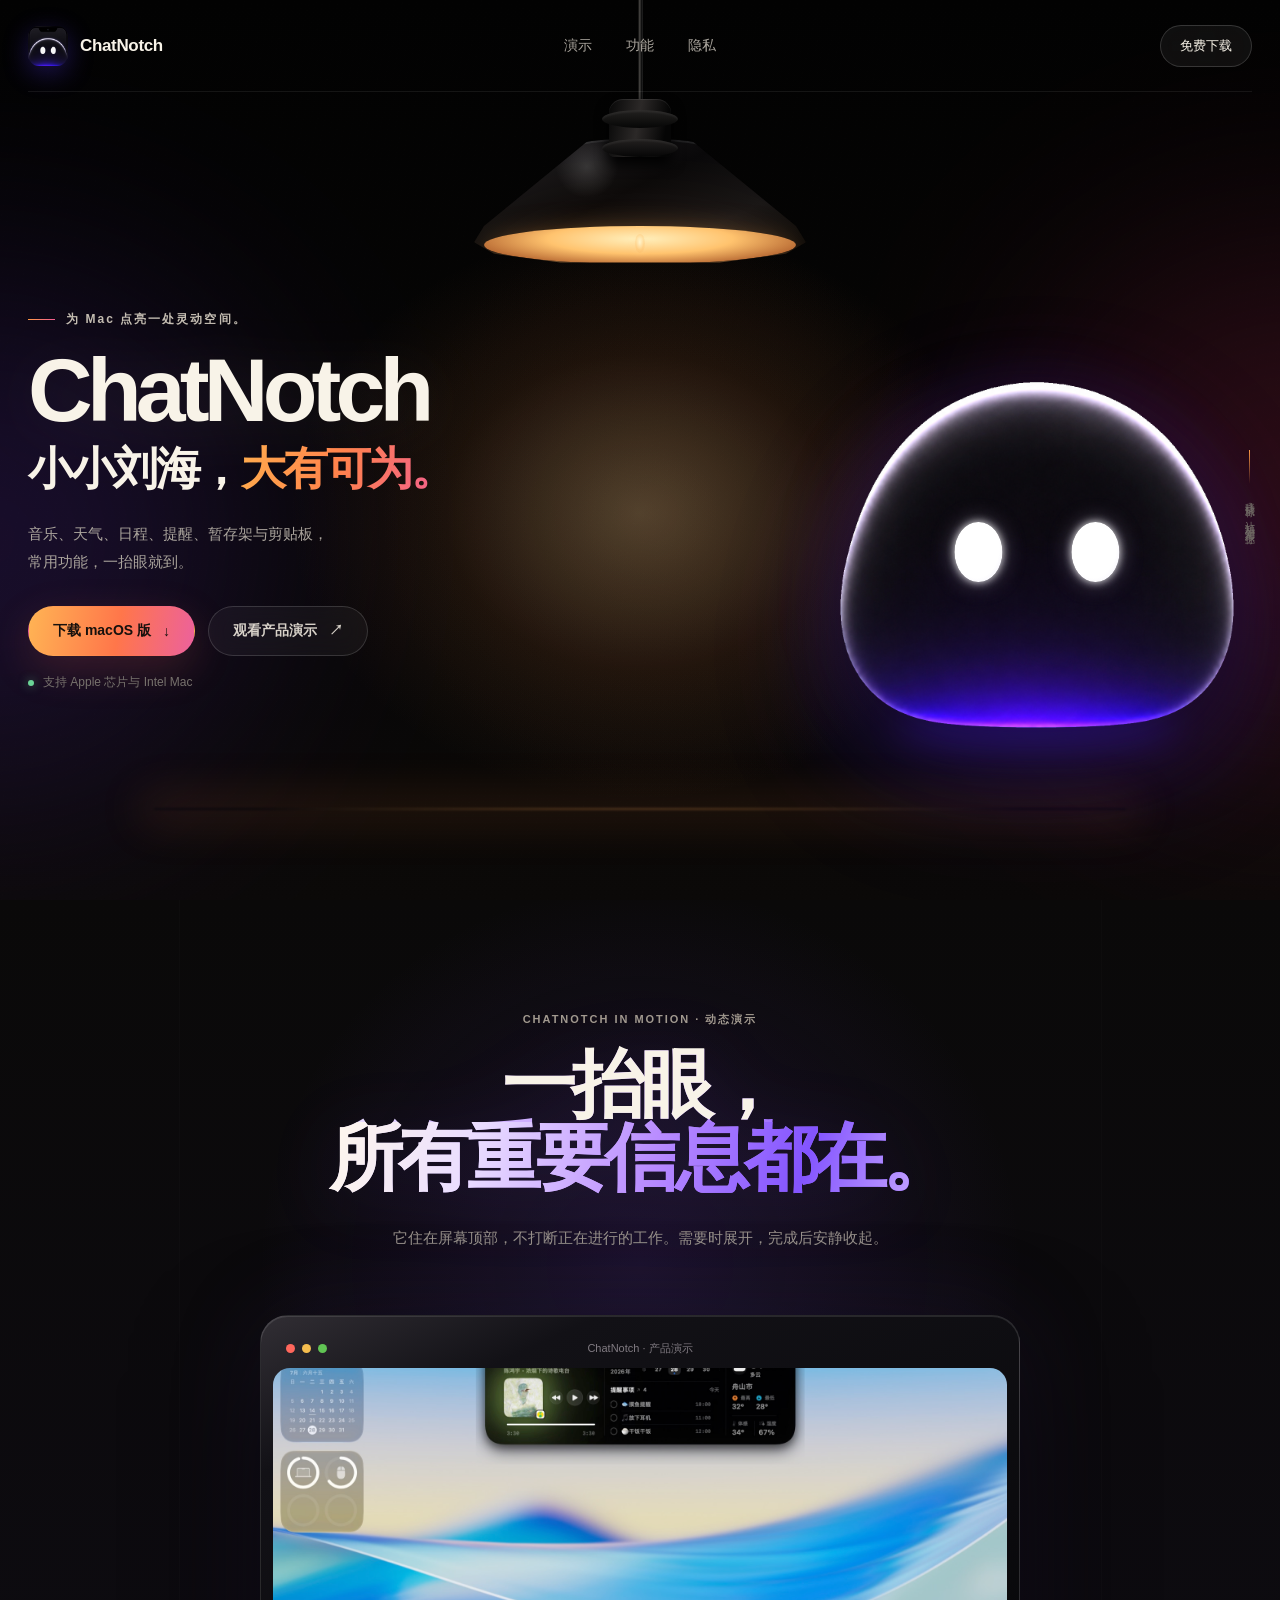
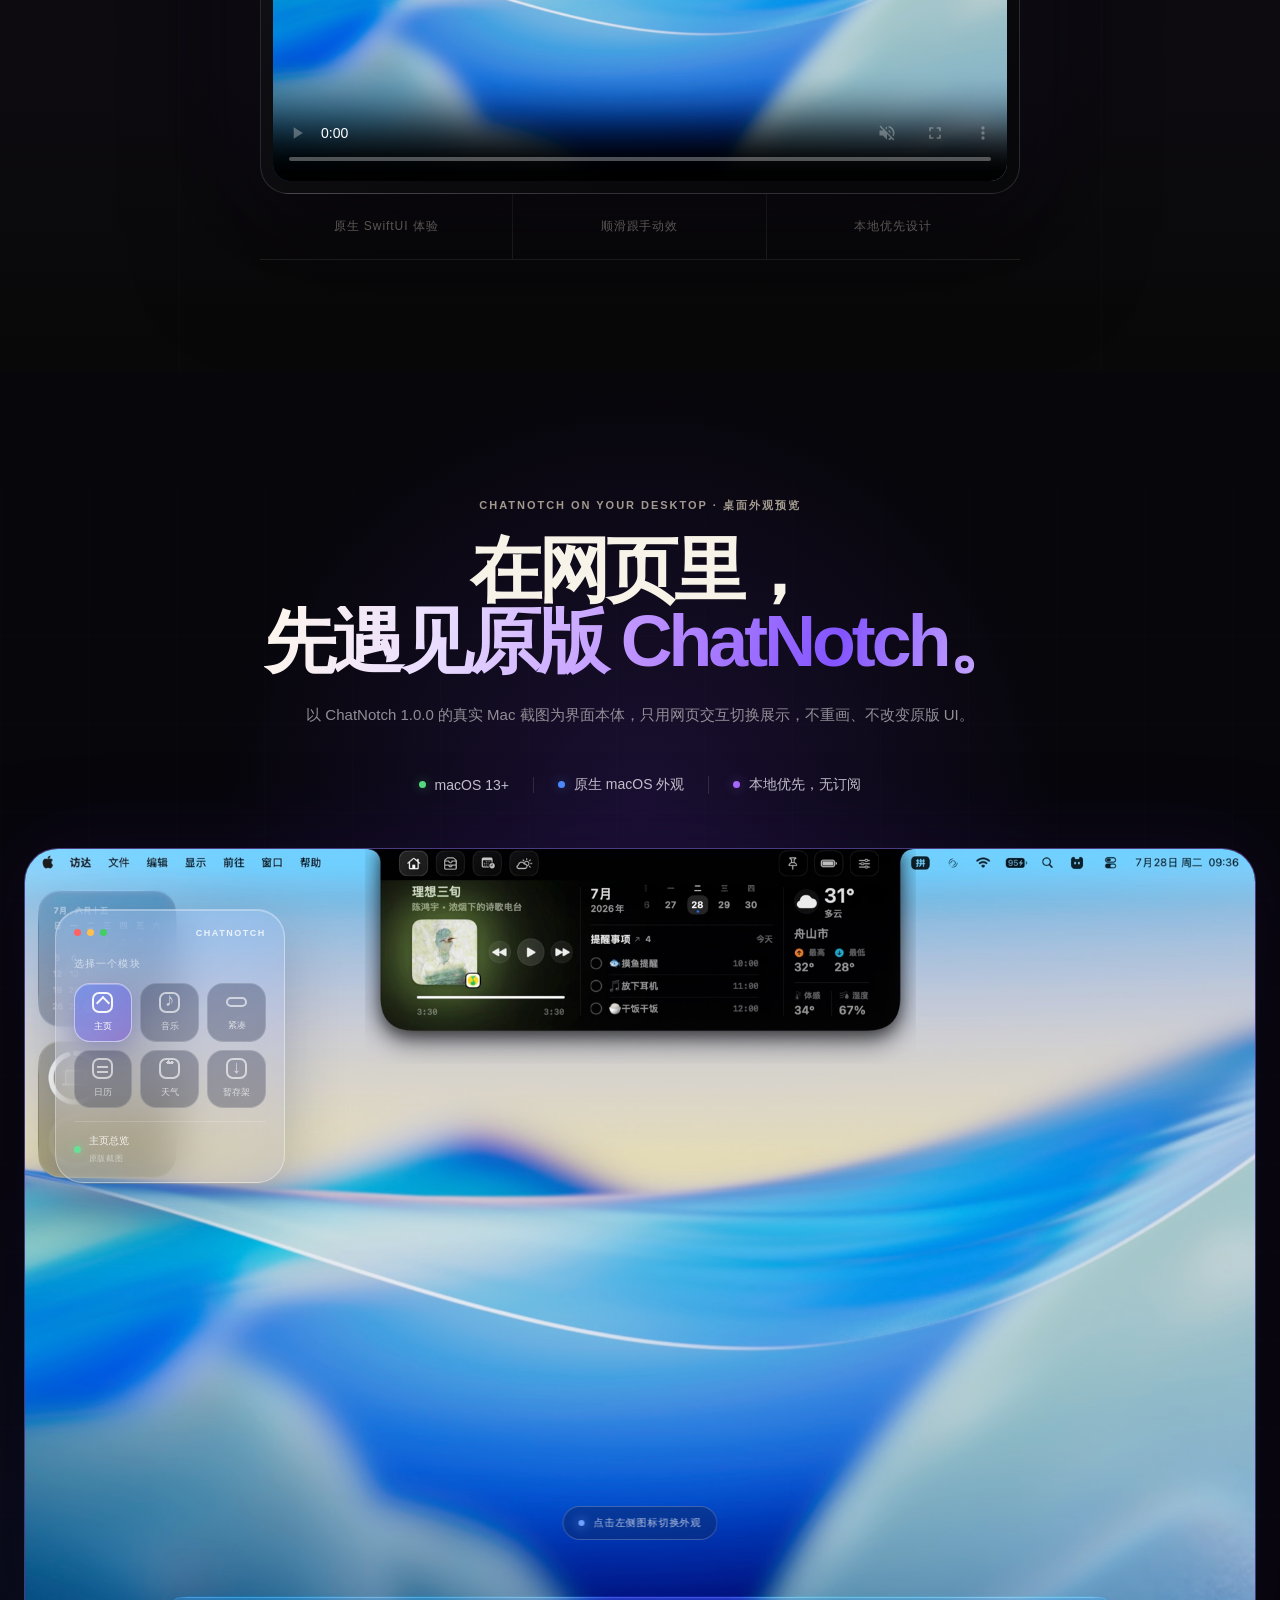
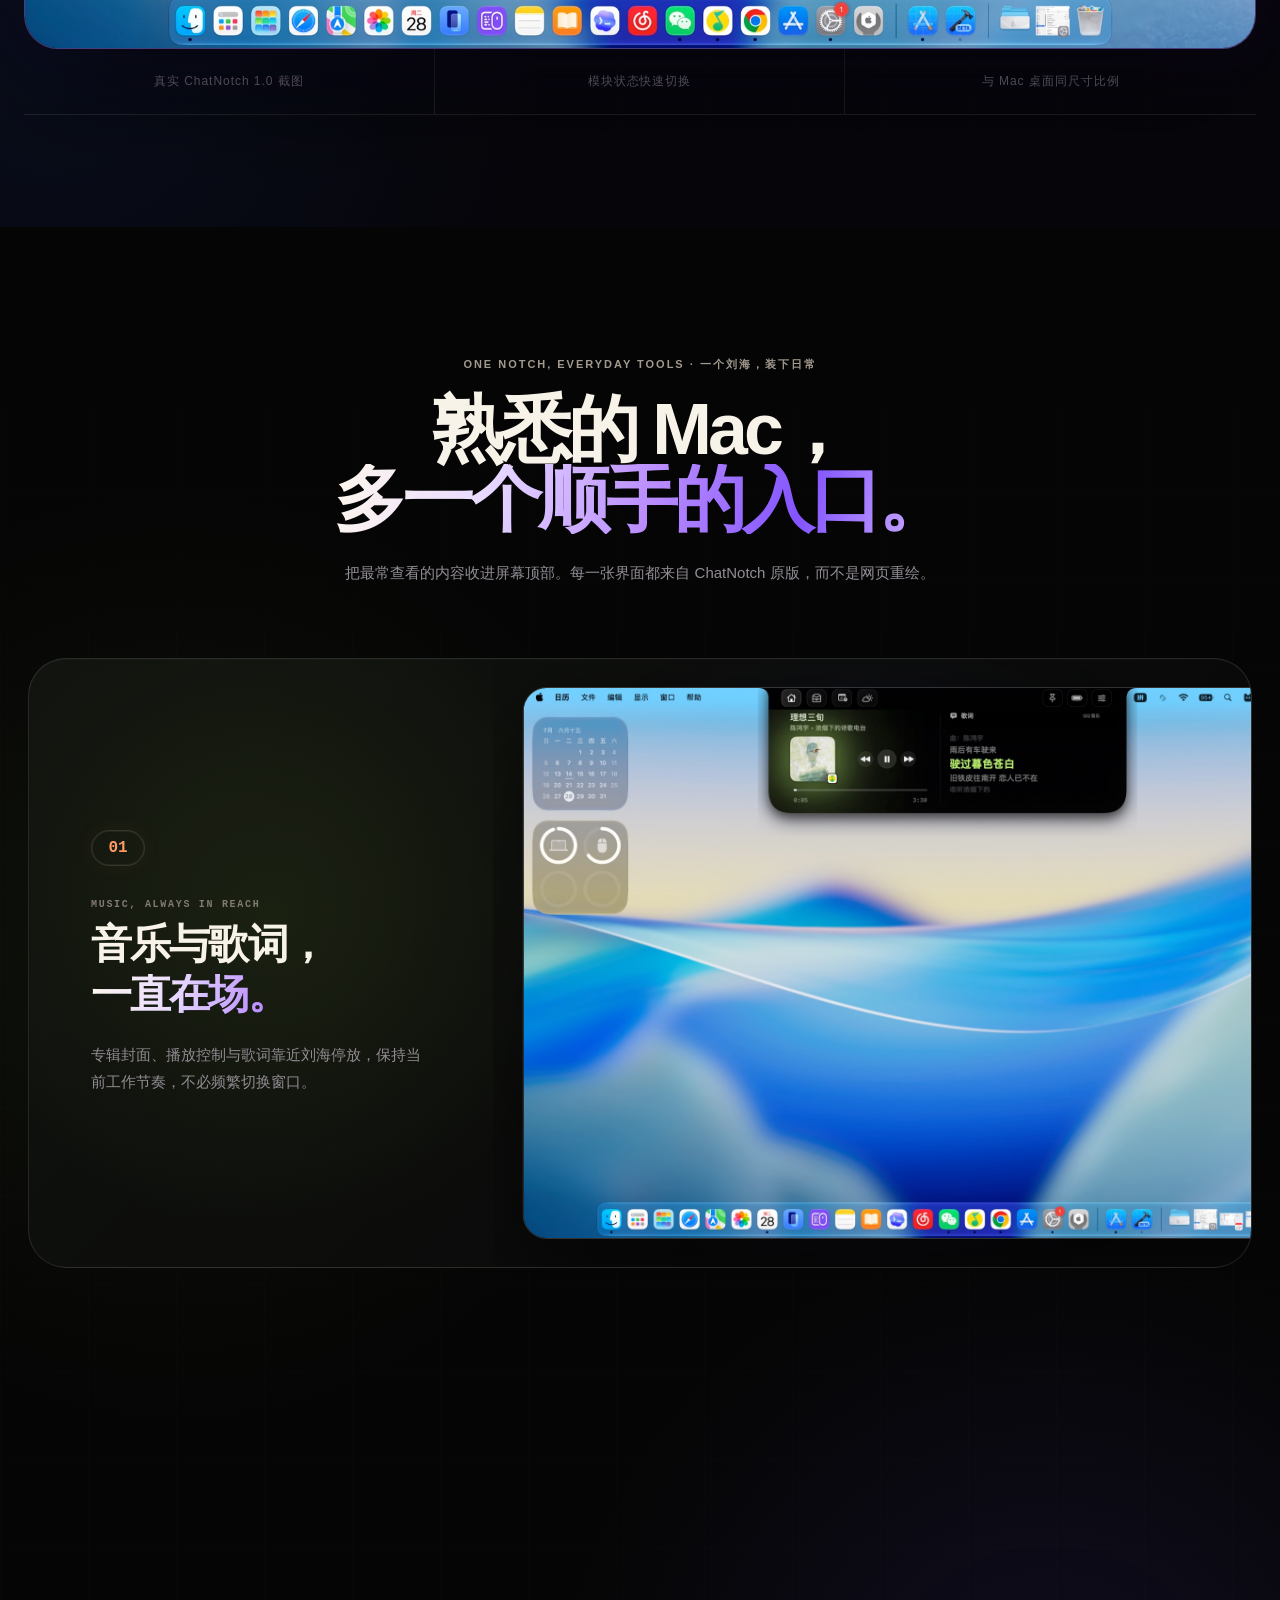
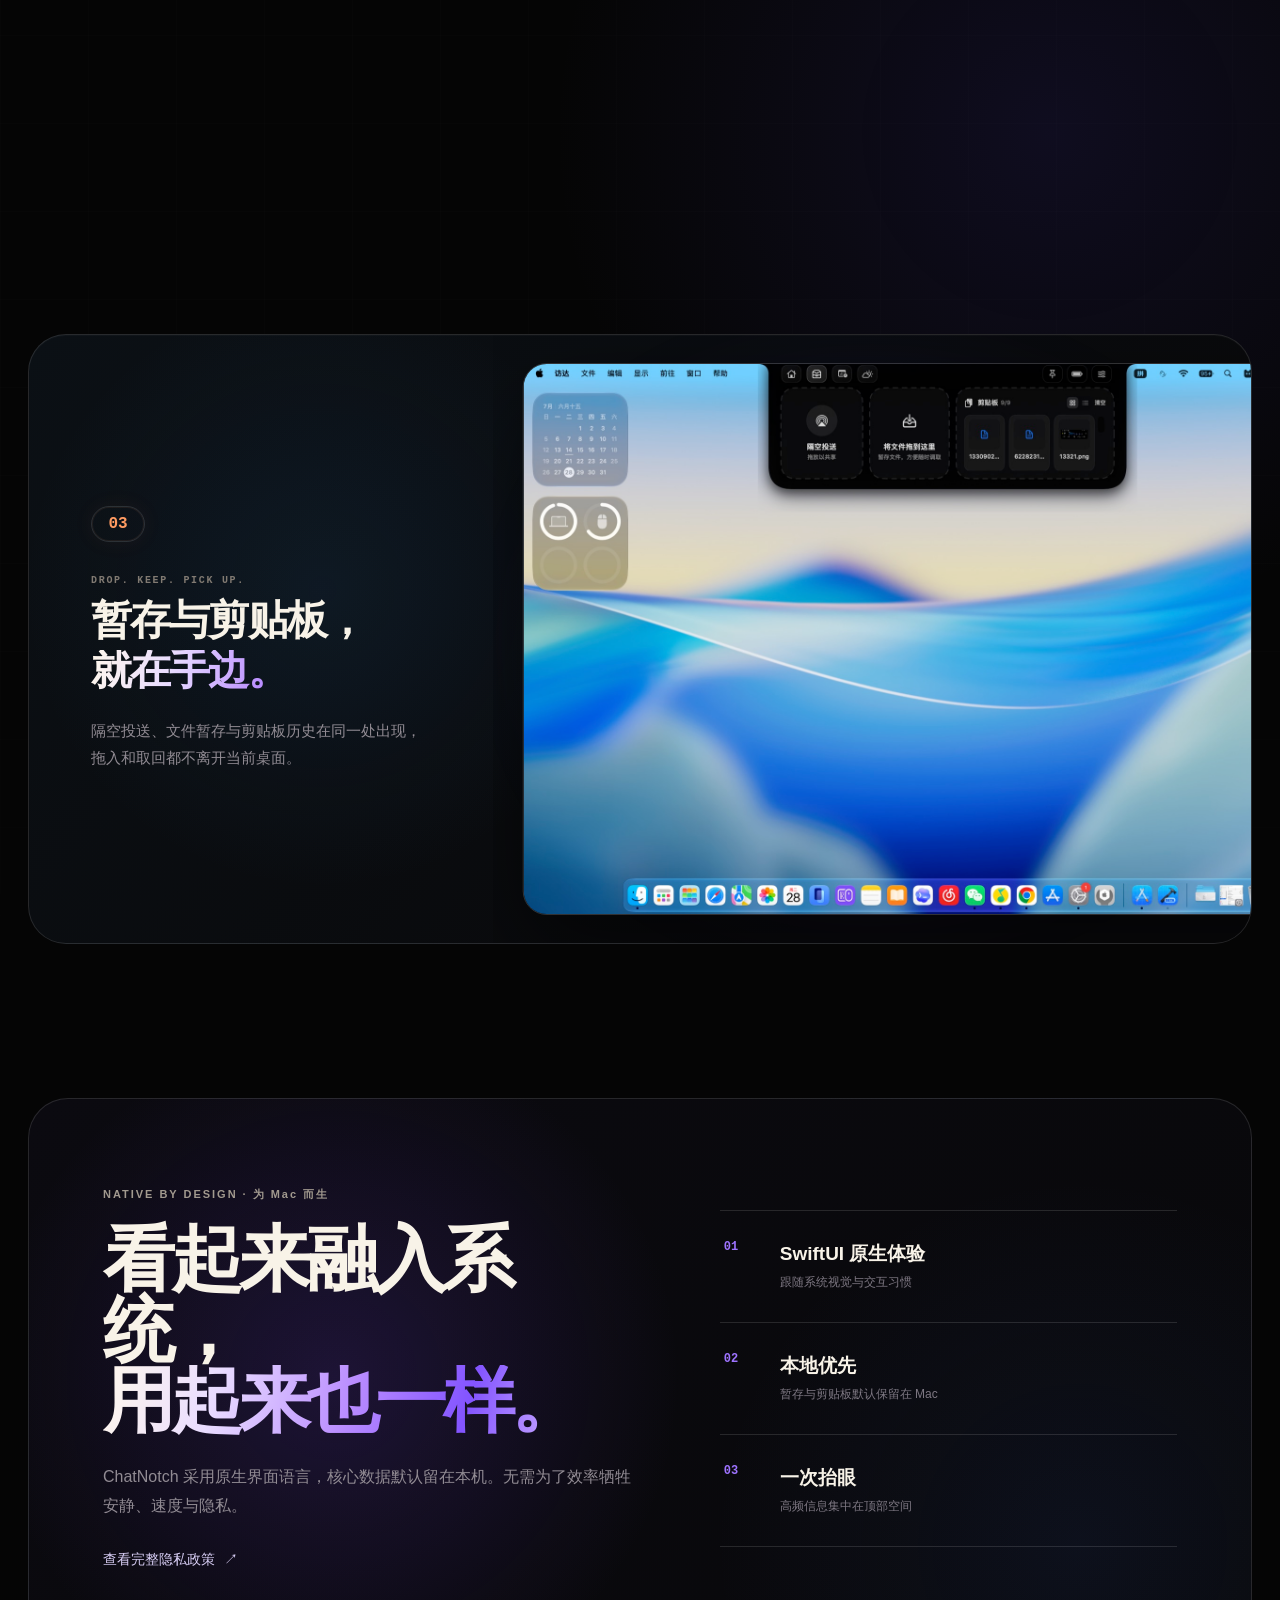
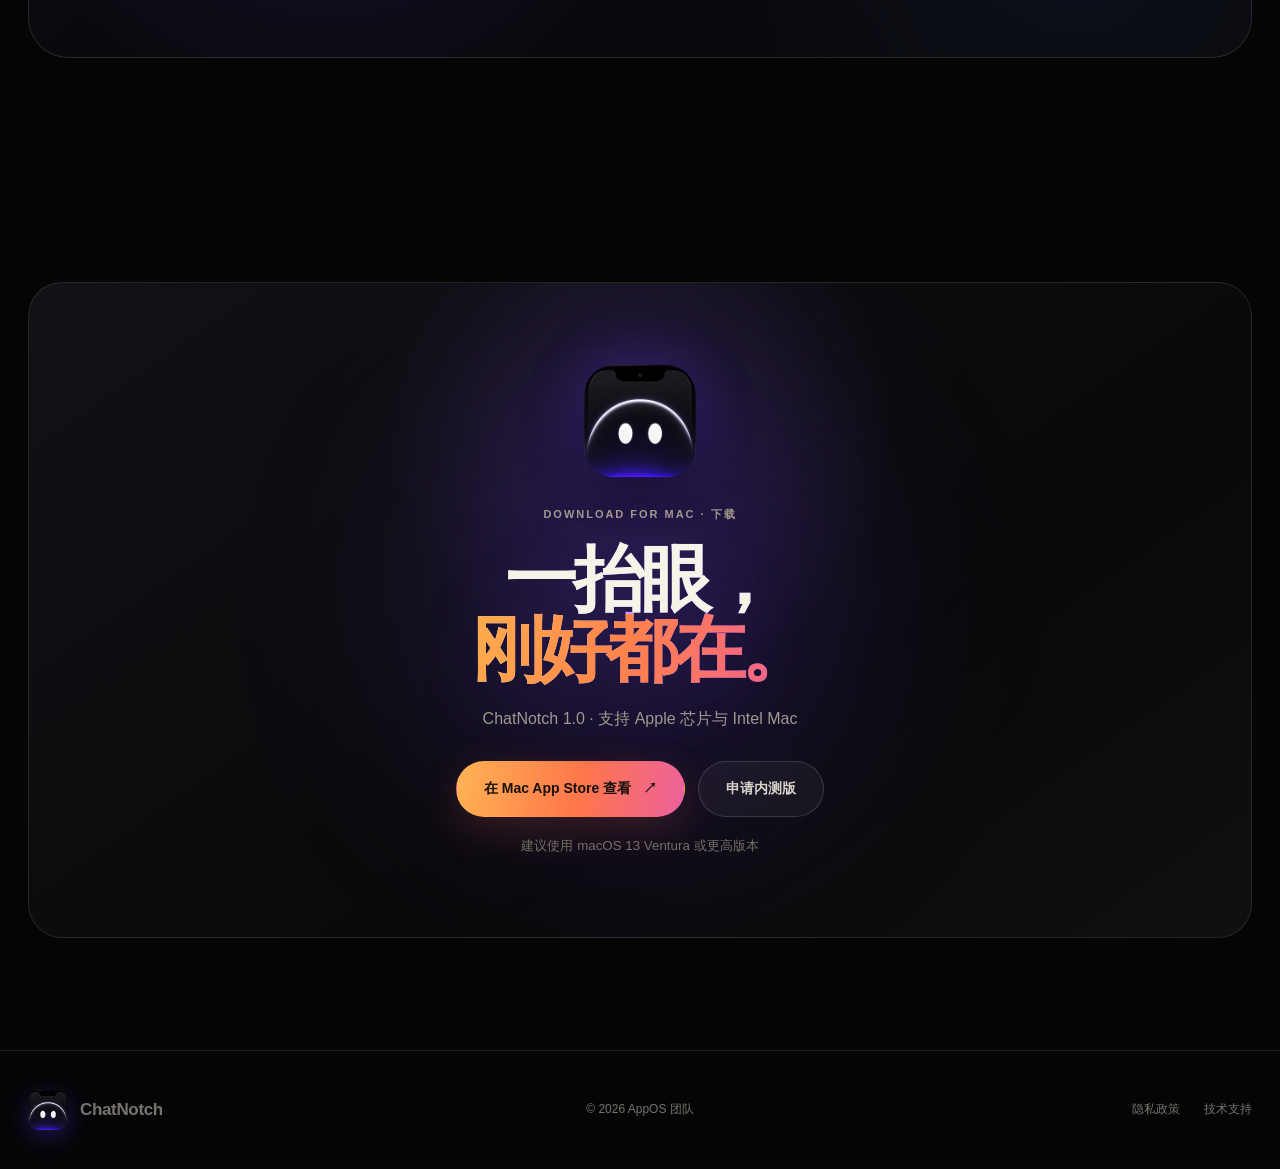
==== commit 54278dcf: "Refine ChatNotch v2 product showcase" ====
--- a/download-v2/index.html
+++ b/download-v2/index.html
@@ -13,45 +13,30 @@
   <meta name="twitter:card" content="summary_large_image">
   <title>ChatNotch｜小小刘海，大有可为</title>
   <link rel="canonical" href="https://woon3316.github.io/chatnotch-support/download-v2/">
-  <link rel="icon" href="chatnotch-logo.png?v=20260808-6">
-  <link rel="apple-touch-icon" href="chatnotch-logo.png?v=20260808-6">
+  <link rel="icon" href="chatnotch-logo.png?v=20260808-7">
+  <link rel="apple-touch-icon" href="chatnotch-logo.png?v=20260808-7">
   <link rel="preload" href="overview.jpg" as="image">
-  <link rel="stylesheet" href="styles.css?v=20260808-6">
+  <link rel="stylesheet" href="styles.css?v=20260808-7">
   <script>
     (() => {
       if ("scrollRestoration" in history) history.scrollRestoration = "manual";
-
       document.documentElement.classList.add("is-booting");
-      if (location.hash) {
-        history.replaceState(null, "", location.pathname + location.search);
-      }
-
+      if (location.hash) history.replaceState(null, "", location.pathname + location.search);
       const forceTop = () => {
         document.documentElement.scrollTop = 0;
         if (document.body) document.body.scrollTop = 0;
         window.scrollTo(0, 0);
       };
-
       forceTop();
-      document.addEventListener("DOMContentLoaded", () => {
-        forceTop();
-        requestAnimationFrame(forceTop);
-      }, { once: true });
-      window.addEventListener("pageshow", () => {
-        forceTop();
-        requestAnimationFrame(forceTop);
-      });
+      document.addEventListener("DOMContentLoaded", () => requestAnimationFrame(forceTop), { once: true });
+      window.addEventListener("pageshow", () => requestAnimationFrame(forceTop));
       window.addEventListener("load", () => {
-        forceTop();
         requestAnimationFrame(() => requestAnimationFrame(forceTop));
-        window.setTimeout(() => {
-          forceTop();
-          document.documentElement.classList.remove("is-booting");
-        }, 500);
+        window.setTimeout(() => document.documentElement.classList.remove("is-booting"), 360);
       }, { once: true });
     })();
   </script>
-  <script src="interaction.js?v=20260808-6" defer></script>
+  <script src="interaction.js?v=20260808-7" defer></script>
 </head>
 <body>
   <main>
@@ -63,7 +48,7 @@
 
       <header class="site-header shell">
         <a class="brand" href="#top" aria-label="ChatNotch 首页">
-          <img src="chatnotch-logo.png?v=20260808-6" alt="" width="40" height="40">
+          <img src="chatnotch-logo.png?v=20260808-7" alt="" width="40" height="40">
           <span>ChatNotch</span>
         </a>
         <nav aria-label="主导航">
@@ -103,12 +88,16 @@
           <div class="product-orbit orbit-one"></div>
           <div class="product-orbit orbit-two"></div>
           <div class="mascot" aria-hidden="true">
-            <img class="mascot-body" src="peek-character.png?v=20260808-6" alt="">
-          </div>
-        </div>
-      </div>
-
-      <p class="mouse-hint"><span></span> 移动鼠标，让灯跟上你</p>
+            <img class="mascot-body" src="mascot-body-cutout-v2.png?v=20260808-7" alt="">
+            <span class="mascot-eyes">
+              <i class="mascot-eye mascot-eye-left"></i>
+              <i class="mascot-eye mascot-eye-right"></i>
+            </span>
+          </div>
+        </div>
+      </div>
+
+      <p class="mouse-hint"><span></span> 移动鼠标，让灯和小刘海跟上你</p>
     </section>
 
     <section class="experience section-pad" id="experience">
@@ -141,252 +130,113 @@
       </div>
     </section>
 
-    <section class="live-demo section-pad" id="live-demo">
-      <div class="shell section-intro compact reveal">
-        <p class="section-label">CHATNOTCH APPEARANCE · 外观预览</p>
-        <h2><span class="title-lead">熟悉的刘海形态，</span><br><span class="title-accent">原样呈现在网页里。</span></h2>
-        <p>按 ChatNotch 1.0.0 的三段尺寸、圆角、模块顺序和内容比例制作。悬停或点击仅用于查看外观变化，不连接系统功能。</p>
-      </div>
-
-      <div class="live-demo-shell shell reveal" data-live-demo>
-        <div class="live-demo-signals" aria-label="体验说明">
-          <span><i class="signal-green"></i> 仅作外观展示</span>
-          <span><i class="signal-blue"></i> ChatNotch 1.0 原版截图</span>
-          <span><i class="signal-violet"></i> 200 × 36 · 408 × 88 · 658 × 180</span>
-        </div>
-
-        <div class="live-mac" data-live-mac>
-          <figure class="exact-screenshot-showcase">
-            <img data-visual-preview src="overview.jpg" alt="ChatNotch 原版主页界面">
-          </figure>
-          <div class="live-menu-bar" aria-hidden="true">
-            <div class="live-menu-left"><b>●</b><strong>访达</strong><span>文件</span><span>编辑</span><span>显示</span><span>前往</span><span>窗口</span><span>帮助</span></div>
-            <div class="live-menu-right"><span>⌁</span><span>▰</span><span>⌕</span><strong>周六 15:44</strong></div>
-          </div>
-
-          <div class="live-desktop">
-            <div class="live-island" data-live-island data-state="compact" data-module="home" aria-live="polite" tabindex="0">
-              <button class="live-compact" type="button" data-live-toggle aria-label="展开 ChatNotch">
-                <span class="live-compact-art" aria-hidden="true"></span>
-                <span class="live-compact-lyric" data-live-compact-lyric>驶过暮色苍白</span>
-                <span class="live-compact-eq" aria-hidden="true" data-live-compact-eq><i></i><i></i><i></i><i></i></span>
-              </button>
-
-              <button class="live-peek" type="button" data-live-toggle aria-label="完整展开 ChatNotch">
-                <span class="live-peek-album" aria-hidden="true"><i></i></span>
-                <span class="live-peek-copy"><strong>理想三旬</strong><small data-live-peek-lyric>雨后有车驶来</small><i><b data-live-peek-progress></b></i></span>
-                <span class="live-peek-play" aria-hidden="true" data-live-peek-play>Ⅱ</span>
-              </button>
-
-              <div class="live-expanded">
-                <div class="live-shoulder-bar">
-                  <div class="live-module-tabs" role="tablist" aria-label="ChatNotch 功能模块">
-                    <button class="is-active" type="button" data-live-module="home" role="tab" aria-selected="true" aria-label="主页" title="主页"><span class="live-icon live-icon-home"></span></button>
-                    <button type="button" data-live-module="shelf" role="tab" aria-selected="false" aria-label="暂存架" title="暂存架"><span class="live-icon live-icon-shelf"></span></button>
-                    <button type="button" data-live-module="calendar" role="tab" aria-selected="false" aria-label="日历" title="日历"><span class="live-icon live-icon-calendar"></span></button>
-                    <button type="button" data-live-module="weather" role="tab" aria-selected="false" aria-label="天气" title="天气"><span class="live-icon live-icon-weather"></span></button>
-                  </div>
-                  <div class="live-notch-gap" aria-hidden="true"><i></i></div>
-                  <div class="live-system-tabs">
-                    <button type="button" data-live-pin aria-pressed="false" aria-label="固定灵动岛" title="固定灵动岛"><span class="live-icon live-icon-pin"></span></button>
-                    <button type="button" data-live-module="battery" aria-label="电池" title="电池"><span class="live-battery-glyph"><i></i></span></button>
-                    <button type="button" data-live-settings aria-label="设置" title="设置"><span class="live-icon live-icon-settings"></span></button>
-                  </div>
-                </div>
-
-                <div class="live-panel live-home-panel is-active" data-live-panel="home" role="tabpanel">
-                  <section class="live-now-playing">
-                    <div class="live-media-head">
-                      <div><strong>理想三旬</strong><small data-live-lyric>雨后有车驶来</small></div>
-                    </div>
-                    <div class="live-media-body">
-                      <div class="live-album" aria-label="专辑封面"><i></i></div>
-                      <div class="live-transport" aria-label="播放控制">
-                        <button type="button" data-live-prev aria-label="上一首">◀</button>
-                        <button type="button" data-live-play aria-label="暂停">Ⅱ</button>
-                        <button type="button" data-live-next aria-label="下一首">▶</button>
-                      </div>
-                    </div>
-                    <div class="live-progress"><i data-live-progress></i></div>
-                    <div class="live-time"><span data-live-elapsed>0:05</span><span>3:30</span></div>
-                  </section>
-
-                  <i class="live-divider" aria-hidden="true"></i>
-
-                  <section class="live-home-calendar">
-                    <div class="live-date-strip">
-                      <div class="live-month"><strong>8月</strong><small>2026年</small></div>
-                      <div class="live-days" role="listbox" aria-label="选择日期">
-                        <button type="button"><small>一</small><b>3</b></button>
-                        <button type="button"><small>二</small><b>4</b></button>
-                        <button class="is-selected" type="button"><small>三</small><b>5</b><i></i></button>
-                        <button type="button"><small>四</small><b>6</b></button>
-                        <button type="button"><small>五</small><b>7</b></button>
-                      </div>
-                    </div>
-                    <div class="live-reminder-head"><strong>提醒事项 ↗</strong><small data-live-reminder-count>4 项</small></div>
-                    <div class="live-reminders">
-                      <button type="button" data-live-reminder><i></i><span>🐟 摸鱼提醒</span><small>10:00</small></button>
-                      <button type="button" data-live-reminder><i></i><span>🎵 放下耳机</span><small>11:00</small></button>
-                      <button type="button" data-live-reminder><i></i><span>🍚 干饭干饭</span><small>12:00</small></button>
-                      <button type="button" data-live-reminder><i></i><span>📖 阅读十分钟</span><small>18:00</small></button>
-                    </div>
-                  </section>
-
-                  <i class="live-divider" aria-hidden="true"></i>
-
-                  <section class="live-home-weather">
-                    <div class="live-weather-top"><span>☁</span><div><strong>31°</strong><small>多云</small></div></div>
-                    <b>舟山市</b>
-                    <div class="live-weather-range"><span><i>↑</i> 最高<strong>32°</strong></span><span><i>↓</i> 最低<strong>28°</strong></span></div>
-                    <div class="live-weather-stats"><span>体感<b>34°</b></span><span>湿度<b>67%</b></span></div>
-                  </section>
-                </div>
-
-                <div class="live-panel live-volume-panel" data-live-panel="volume" role="tabpanel" hidden>
-                  <div class="live-volume-primary"><span class="live-speaker">◖</span><div><p><strong>系统音量</strong><b data-live-volume-label>68%</b></p><input data-live-volume type="range" min="0" max="100" value="68" aria-label="系统音量"><small>MacBook Pro 扬声器</small></div></div>
-                  <i></i>
-                  <div class="live-app-volume"><strong>媒体应用</strong><div><span class="live-app-icon live-app-music">♪</span><b>音乐</b><small>正在播放</small><input type="range" min="0" max="100" value="82" aria-label="音乐音量"></div><div><span class="live-app-icon live-app-browser">◉</span><b>Google Chrome</b><small>暂停</small><input type="range" min="0" max="100" value="54" aria-label="浏览器音量"></div></div>
-                </div>
-
-                <div class="live-panel live-shelf-panel" data-live-panel="shelf" role="tabpanel" hidden>
-                  <button class="live-drop-pane live-airdrop" type="button"><span>◎</span><strong>隔空投送</strong><small>拖放以共享</small></button>
-                  <div class="live-drop-pane live-tray" data-live-dropzone tabindex="0" role="button" aria-label="将文件拖到暂存架">
-                    <span>⇩</span><strong>将文件拖到这里</strong><small>暂存文件，方便随时调取</small>
-                    <div class="live-file-list" data-live-file-list></div>
-                  </div>
-                  <div class="live-clipboard">
-                    <div><strong>▣ 剪贴板 <span data-live-clip-count>3/9</span></strong><button type="button" data-live-clear>清空</button></div>
-                    <div class="live-clip-items" data-live-clip-items><button type="button"><i>文</i><span>发布说明.txt</span></button><button type="button"><i>链</i><span>chatnotch.app</span></button><button type="button"><i>图</i><span>灵感截图.png</span></button></div>
-                  </div>
-                </div>
-
-                <div class="live-panel live-calendar-panel" data-live-panel="calendar" role="tabpanel" hidden>
-                  <section class="live-month-grid"><header><button type="button" data-live-month-prev>‹</button><strong data-live-month-title>八月 2026</strong><button type="button" data-live-month-next>›</button></header><div class="live-weekdays"><span>日</span><span>一</span><span>二</span><span>三</span><span>四</span><span>五</span><span>六</span></div><div class="live-grid-days" data-live-grid-days></div></section>
-                  <i class="live-divider" aria-hidden="true"></i>
-                  <section class="live-events"><header><strong>今天</strong><small>1 event</small><button type="button">＋</button></header><article><i></i><div><strong>开周例会</strong><small>4:00 下午 – 6:00 下午</small></div><button type="button">◉</button></article></section>
-                  <i class="live-divider" aria-hidden="true"></i>
-                  <section class="live-todo"><header><strong>提醒事项 ↗</strong><small>4 项</small></header><div class="live-reminders"><button type="button" data-live-reminder><i></i><span>🐟 摸鱼提醒</span><small>今天 10:00</small></button><button type="button" data-live-reminder><i></i><span>🎵 放下耳机</span><small>今天 11:00</small></button><button type="button" data-live-reminder><i></i><span>🍚 干饭干饭</span><small>今天 12:00</small></button></div></section>
-                </div>
-
-                <div class="live-panel live-weather-panel" data-live-panel="weather" role="tabpanel" hidden>
-                  <div class="live-weather-summary"><span>☁</span><div><strong>31°C</strong><small>多云</small><b>舟山市</b></div></div>
-                  <div class="live-weather-chart" aria-label="逐小时温度趋势"><i></i><span style="--x:2%;--y:56%">现在<b>31°</b></span><span style="--x:21%;--y:43%">16时<b>32°</b></span><span style="--x:40%;--y:31%">17时<b>33°</b></span><span style="--x:59%;--y:38%">18时<b>32°</b></span><span style="--x:78%;--y:54%">19时<b>30°</b></span><span style="--x:97%;--y:67%">20时<b>29°</b></span></div>
-                  <div class="live-temp-extremes"><span>高 <b>32°C</b></span><span>低 <b>28°C</b></span></div>
-                  <div class="live-weather-details"><span>体感温度<b>34°C</b></span><span>湿度<b>67%</b></span><span>空气质量<b>42 优</b></span><span>风速<b>7 英里/时</b></span><span>紫外线<b>3 中等</b></span></div>
-                </div>
-
-                <div class="live-panel live-battery-panel" data-live-panel="battery" role="tabpanel" hidden>
-                  <div class="live-battery-title"><span>▰</span><strong>95%</strong><small>使用电池供电<br>剩余约 8 小时 26 分钟</small></div><div class="live-battery-bar"><i></i></div><strong>电池趋势</strong><div class="live-battery-chart"><i></i></div>
-                </div>
-
-                <div class="live-settings-popover" data-live-settings-popover hidden><strong>外观</strong><span>动画级别 <b>完整</b></span><span>温度单位 <b>摄氏度</b></span><span>主页布局 <b>音乐 · 日历 · 天气</b></span></div>
-              </div>
+    <section class="pulse-preview section-pad" id="gallery">
+      <div class="shell pulse-intro reveal">
+        <p class="section-label">CHATNOTCH ON YOUR DESKTOP · 桌面外观预览</p>
+        <h2><span class="title-lead">在网页里，</span><br><span class="title-accent">先遇见原版 ChatNotch。</span></h2>
+        <p>以 ChatNotch 1.0.0 的真实 Mac 截图为界面本体，只用网页交互切换展示，不重画、不改变原版 UI。</p>
+      </div>
+
+      <div class="pulse-signal-row shell reveal" aria-label="产品特性">
+        <span><i class="signal-green"></i> macOS 13+</span>
+        <span><i class="signal-blue"></i> 原生 macOS 外观</span>
+        <span><i class="signal-violet"></i> 本地优先，无订阅</span>
+      </div>
+
+      <div class="pulse-stage shell reveal" data-pulse-stage>
+        <div class="pulse-screen" data-pulse-tilt>
+          <img data-pulse-preview src="overview.jpg" alt="ChatNotch 原版主页界面">
+          <div class="pulse-screen-shine" aria-hidden="true"></div>
+
+          <aside class="pulse-controller" aria-label="切换 ChatNotch 外观">
+            <div class="pulse-controller-head">
+              <span><i></i><i></i><i></i></span>
+              <b>CHATNOTCH</b>
             </div>
-
-            <button class="live-interact-cue" type="button" data-live-state="expanded"><span>悬停查看展开外观，点击查看完整外观</span><small>APPEARANCE PREVIEW</small></button>
-
-            <div class="live-dock" aria-hidden="true"><i>☺</i><i>▦</i><i>♪</i><i>✎</i><i>☁</i><i>⚙</i></div>
-          </div>
-        </div>
-
-        <nav class="live-demo-guide exact-preview-nav" aria-label="切换 ChatNotch 原版界面">
-          <button class="is-active" type="button" data-visual-src="overview.jpg" data-visual-alt="ChatNotch 原版主页界面">主页</button>
-          <button type="button" data-visual-src="lyrics.jpg" data-visual-alt="ChatNotch 原版音乐歌词界面">音乐歌词</button>
-          <button type="button" data-visual-src="compact.jpg" data-visual-alt="ChatNotch 原版紧凑播放界面">紧凑播放</button>
-          <button type="button" data-visual-src="calendar.jpg" data-visual-alt="ChatNotch 原版日历提醒界面">日历提醒</button>
-          <button type="button" data-visual-src="weather.jpg" data-visual-alt="ChatNotch 原版天气界面">天气</button>
-          <button type="button" data-visual-src="shelf.jpg" data-visual-alt="ChatNotch 原版暂存架界面">暂存架</button>
-        </nav>
-      </div>
-    </section>
-
-    <section class="gallery-section section-pad" id="gallery">
-      <div class="shell section-intro compact reveal">
+            <p>选择一个模块</p>
+            <div class="pulse-module-grid">
+              <button class="is-active" type="button" data-pulse-src="overview.jpg" data-pulse-label="主页总览" data-pulse-alt="ChatNotch 原版主页界面"><i class="pulse-glyph pulse-home"></i><span>主页</span></button>
+              <button type="button" data-pulse-src="lyrics.jpg" data-pulse-label="音乐与歌词" data-pulse-alt="ChatNotch 原版音乐歌词界面"><i class="pulse-glyph pulse-music"></i><span>音乐</span></button>
+              <button type="button" data-pulse-src="compact.jpg" data-pulse-label="紧凑播放" data-pulse-alt="ChatNotch 原版紧凑播放界面"><i class="pulse-glyph pulse-compact"></i><span>紧凑</span></button>
+              <button type="button" data-pulse-src="calendar.jpg" data-pulse-label="日历与提醒" data-pulse-alt="ChatNotch 原版日历提醒界面"><i class="pulse-glyph pulse-calendar"></i><span>日历</span></button>
+              <button type="button" data-pulse-src="weather.jpg" data-pulse-label="天气详情" data-pulse-alt="ChatNotch 原版天气界面"><i class="pulse-glyph pulse-weather"></i><span>天气</span></button>
+              <button type="button" data-pulse-src="shelf.jpg" data-pulse-label="暂存架与剪贴板" data-pulse-alt="ChatNotch 原版暂存架界面"><i class="pulse-glyph pulse-shelf"></i><span>暂存架</span></button>
+            </div>
+            <div class="pulse-controller-status"><i></i><span data-pulse-label>主页总览</span><b>原版截图</b></div>
+          </aside>
+
+          <div class="pulse-interact-cue" aria-hidden="true"><i></i><span>点击左侧图标切换外观</span></div>
+        </div>
+        <div class="pulse-meta-strip">
+          <span>真实 ChatNotch 1.0 截图</span>
+          <span>模块状态快速切换</span>
+          <span>与 Mac 桌面同尺寸比例</span>
+        </div>
+      </div>
+    </section>
+
+    <section class="pulse-details section-pad" id="features">
+      <div class="shell pulse-intro compact reveal">
         <p class="section-label">ONE NOTCH, EVERYDAY TOOLS · 一个刘海，装下日常</p>
-        <h2>不用打开更多窗口。</h2>
-        <p>把高频能力放进统一、安静、随叫随到的顶部空间。</p>
-      </div>
-
-      <div class="story-stack shell">
-        <article class="story-card story-warm reveal">
-          <div class="story-copy">
+        <h2><span class="title-lead">熟悉的 Mac，</span><br><span class="title-accent">多一个顺手的入口。</span></h2>
+        <p>把最常查看的内容收进屏幕顶部。每一张界面都来自 ChatNotch 原版，而不是网页重绘。</p>
+      </div>
+
+      <div class="pulse-detail-stack shell">
+        <article class="pulse-detail-card pulse-detail-music reveal">
+          <div class="pulse-detail-copy">
             <span class="index">01</span>
-            <p class="story-kicker">YOUR DAY, AT A GLANCE</p>
-            <h3><span class="title-lead">今天，</span><br><span class="title-accent">从这里开始</span></h3>
-            <p>音乐、月历、提醒、天气与设备状态集中在同一视线内，一次抬眼就能掌握。</p>
-            <ul><li>多模块自由切换</li><li>实时天气与日程</li><li>设备状态一目了然</li></ul>
-          </div>
-          <figure class="story-screen story-screen-right">
-            <span class="story-screen-bar" aria-hidden="true"><i></i><i></i><i></i></span>
-            <img src="overview.jpg" alt="ChatNotch 音乐、日历、天气与提醒综合面板" loading="lazy">
-          </figure>
+            <p class="story-kicker">MUSIC, ALWAYS IN REACH</p>
+            <h3><span>音乐与歌词，</span><strong>一直在场。</strong></h3>
+            <p>专辑封面、播放控制与歌词靠近刘海停放，保持当前工作节奏，不必频繁切换窗口。</p>
+          </div>
+          <figure><img src="lyrics.jpg" alt="ChatNotch 原版音乐歌词界面" loading="lazy"></figure>
         </article>
 
-        <article class="story-card story-green story-reverse reveal">
-          <div class="story-copy">
+        <article class="pulse-detail-card pulse-detail-calendar reveal">
+          <div class="pulse-detail-copy">
             <span class="index">02</span>
-            <p class="story-kicker">MUSIC THAT STAYS WITH YOU</p>
-            <h3><span class="title-lead">音乐与歌词，</span><br><span class="title-accent">同步流动</span></h3>
-            <p>专辑封面、播放控制与歌词都停靠在刘海下方，不离开当前应用也能掌握节奏。</p>
-            <ul><li>歌词与播放进度同步</li><li>常用控制触手可及</li><li>不遮挡当前工作窗口</li></ul>
-          </div>
-          <figure class="story-screen story-screen-left">
-            <span class="story-screen-bar" aria-hidden="true"><i></i><i></i><i></i></span>
-            <img src="lyrics.jpg" alt="ChatNotch 音乐播放与歌词面板" loading="lazy">
-          </figure>
+            <p class="story-kicker">THE DAY, AT A GLANCE</p>
+            <h3><span>日程与天气，</span><strong>抬眼即知。</strong></h3>
+            <p>月历、提醒与天气在同一条视线里展开。下一件事和此刻的环境，都更容易被看见。</p>
+          </div>
+          <figure class="pulse-dual-shot"><img src="calendar.jpg" alt="ChatNotch 原版日历界面" loading="lazy"><img src="weather.jpg" alt="ChatNotch 原版天气界面" loading="lazy"></figure>
         </article>
 
-        <article class="story-card story-blue reveal">
-          <div class="story-copy">
+        <article class="pulse-detail-card pulse-detail-shelf reveal">
+          <div class="pulse-detail-copy">
             <span class="index">03</span>
-            <p class="story-kicker">DROP IT. FIND IT. DONE.</p>
-            <h3><span class="title-lead">文件暂存，</span><br><span class="title-accent">随手放下</span></h3>
-            <p>隔空投送、文件暂存与剪贴板历史合在一处，拖入、取回都更快。</p>
-            <ul><li>文件与图片拖入即存</li><li>剪贴板历史集中管理</li><li>跨应用取回更顺手</li></ul>
-          </div>
-          <figure class="story-screen story-screen-right">
-            <span class="story-screen-bar" aria-hidden="true"><i></i><i></i><i></i></span>
-            <img src="shelf.jpg" alt="ChatNotch 隔空投送、文件暂存与剪贴板面板" loading="lazy">
-          </figure>
+            <p class="story-kicker">DROP. KEEP. PICK UP.</p>
+            <h3><span>暂存与剪贴板，</span><strong>就在手边。</strong></h3>
+            <p>隔空投送、文件暂存与剪贴板历史在同一处出现，拖入和取回都不离开当前桌面。</p>
+          </div>
+          <figure><img src="shelf.jpg" alt="ChatNotch 原版暂存架界面" loading="lazy"></figure>
         </article>
-
-        <article class="story-card story-violet story-reverse reveal">
-          <div class="story-copy">
-            <span class="index">04</span>
-            <p class="story-kicker">WHAT'S NEXT, RIGHT ON TIME</p>
-            <h3><span class="title-lead">下一件事，</span><br><span class="title-accent">不再错过</span></h3>
-            <p>日历与提醒事项并排呈现，今天的安排、时间和待办都在屏幕正上方。</p>
-            <ul><li>月历与日程联动</li><li>提醒事项快速完成</li><li>当天信息自动聚合</li></ul>
-          </div>
-          <figure class="story-screen story-screen-left">
-            <span class="story-screen-bar" aria-hidden="true"><i></i><i></i><i></i></span>
-            <img src="calendar.jpg" alt="ChatNotch 日历与提醒事项面板" loading="lazy">
-          </figure>
-        </article>
-      </div>
-    </section>
-
-    <section class="privacy-section section-pad" id="privacy">
-      <div class="shell privacy-grid reveal">
-        <div>
-          <p class="eyebrow"><span></span> LOCAL FIRST · 本地优先</p>
-          <h2><span class="title-lead">效率可以聪明，</span><br><span class="title-accent">隐私不必妥协。</span></h2>
-        </div>
-        <div class="privacy-copy">
-          <p>无需创建账号，不含广告，也不使用营销跟踪。暂存架与剪贴板内容默认保存在你的 Mac 本地。</p>
+      </div>
+    </section>
+
+    <section class="pulse-values section-pad" id="privacy">
+      <div class="shell pulse-values-card reveal">
+        <div class="pulse-values-copy">
+          <p class="section-label">NATIVE BY DESIGN · 为 Mac 而生</p>
+          <h2><span class="title-lead">看起来融入系统，</span><br><span class="title-accent">用起来也一样。</span></h2>
+          <p>ChatNotch 采用原生界面语言，核心数据默认留在本机。无需为了效率牺牲安静、速度与隐私。</p>
           <a href="../#privacy">查看完整隐私政策 <span aria-hidden="true">↗</span></a>
         </div>
-        <div class="privacy-seal" aria-hidden="true"><span>✓</span></div>
+        <div class="pulse-value-list">
+          <article><b>01</b><span>SwiftUI 原生体验</span><small>跟随系统视觉与交互习惯</small></article>
+          <article><b>02</b><span>本地优先</span><small>暂存与剪贴板默认保留在 Mac</small></article>
+          <article><b>03</b><span>一次抬眼</span><small>高频信息集中在顶部空间</small></article>
+        </div>
       </div>
     </section>
 
     <section class="download-section shell section-pad" id="download">
       <div class="download-card reveal">
         <div class="download-glow"></div>
-        <img class="download-icon" src="chatnotch-logo.png?v=20260808-6" alt="ChatNotch 图标" width="128" height="128">
+        <img class="download-icon" src="chatnotch-logo.png?v=20260808-7" alt="ChatNotch 图标" width="128" height="128">
         <p class="section-label">DOWNLOAD FOR MAC · 下载</p>
-        <h2><span class="title-lead">让刘海，</span><br><span class="title-accent">开始替你工作。</span></h2>
+        <h2><span class="title-lead">一抬眼，</span><br><span class="title-accent">刚好都在。</span></h2>
         <p>ChatNotch 1.0 · 支持 Apple 芯片与 Intel Mac</p>
         <div class="download-actions">
           <a class="button button-primary large download-target" href="https://apps.apple.com/cn/search?term=ChatNotch" target="_blank" rel="noreferrer">在 Mac App Store 查看 <span aria-hidden="true">↗</span></a>
@@ -398,7 +248,7 @@
 
     <footer>
       <div class="shell footer-inner">
-        <a class="brand" href="#top"><img src="chatnotch-logo.png?v=20260808-6" alt="" width="34" height="34"><span>ChatNotch</span></a>
+        <a class="brand" href="#top"><img src="chatnotch-logo.png?v=20260808-7" alt="" width="34" height="34"><span>ChatNotch</span></a>
         <p>© 2026 AppOS 团队</p>
         <div><a href="../#privacy">隐私政策</a><a href="../#support">技术支持</a></div>
       </div>
--- a/download-v2/styles.css
+++ b/download-v2/styles.css
@@ -2438,3 +2438,475 @@
     font-size: 10px;
   }
 }
+
+/* v2.1 — Pulse-style product story, using the real ChatNotch captures. */
+
+.hero-product {
+  width: min(430px, 35vw);
+}
+
+.mascot {
+  width: 96%;
+  aspect-ratio: 1075 / 946;
+  cursor: pointer;
+  transform-origin: 50% 88%;
+  filter: saturate(1.06);
+}
+
+.mascot-body {
+  width: 100%;
+  height: 100%;
+  object-fit: contain;
+  filter: drop-shadow(0 28px 36px rgba(0,0,0,.58)) drop-shadow(0 24px 50px rgba(78,37,255,.28));
+}
+
+.mascot-eyes {
+  --eye-x: 0px;
+  --eye-y: 0px;
+  position: absolute;
+  z-index: 3;
+  top: 38.2%;
+  left: 50%;
+  width: 40%;
+  height: 22%;
+  display: flex;
+  justify-content: space-between;
+  transform: translate3d(calc(-50% + var(--eye-x)), var(--eye-y), 0);
+  transition: filter .2s ease;
+  pointer-events: none;
+}
+
+.mascot-eye {
+  width: 29%;
+  height: 76%;
+  align-self: center;
+  border-radius: 50%;
+  background: radial-gradient(ellipse at 46% 42%, #fff 0 62%, #eeeafa 100%);
+  box-shadow: 0 0 8px rgba(255,255,255,.9), 0 0 23px rgba(231,220,255,.34);
+  transform-origin: center;
+  transition: transform .12s ease, border-radius .12s ease;
+}
+
+.mascot.is-blinking .mascot-eye {
+  transform: scaleY(.08);
+  border-radius: 999px;
+}
+
+.mascot.is-winking .mascot-eye-right {
+  transform: scaleY(.08) rotate(-7deg);
+  border-radius: 999px;
+}
+
+.hero-product:hover .mascot-eyes {
+  filter: drop-shadow(0 0 7px rgba(255,255,255,.28));
+}
+
+.pulse-preview,
+.pulse-details,
+.pulse-values {
+  position: relative;
+  overflow: hidden;
+  background: #050505;
+}
+
+.pulse-preview {
+  padding-top: 126px;
+  background:
+    radial-gradient(circle at 50% 30%, rgba(96,51,191,.22), transparent 35%),
+    radial-gradient(circle at 4% 88%, rgba(24,73,151,.12), transparent 28%),
+    #07060b;
+}
+
+.pulse-preview::before,
+.pulse-details::before {
+  content: "";
+  position: absolute;
+  inset: 0;
+  pointer-events: none;
+  opacity: .38;
+  background-image:
+    linear-gradient(rgba(255,255,255,.025) 1px, transparent 1px),
+    linear-gradient(90deg, rgba(255,255,255,.025) 1px, transparent 1px);
+  background-size: 88px 88px;
+  mask-image: linear-gradient(to bottom, transparent, #000 18%, #000 84%, transparent);
+}
+
+.pulse-intro {
+  position: relative;
+  z-index: 2;
+  max-width: 1040px;
+  text-align: center;
+}
+
+.pulse-intro.compact { max-width: 900px; }
+
+.pulse-intro h2,
+.pulse-values h2 {
+  margin: 0;
+  font-size: clamp(46px, 5.6vw, 76px);
+  line-height: .98;
+  letter-spacing: -.055em;
+}
+
+.pulse-intro h2 .title-lead,
+.pulse-values h2 .title-lead,
+.pulse-detail-card h3 span {
+  color: var(--ink);
+  -webkit-text-fill-color: var(--ink);
+}
+
+.pulse-intro h2 .title-accent,
+.pulse-values h2 .title-accent,
+.pulse-detail-card h3 strong {
+  color: transparent;
+  -webkit-text-fill-color: transparent;
+  background: var(--headline-gradient);
+  background-clip: text;
+  -webkit-background-clip: text;
+}
+
+.pulse-intro > p:last-child {
+  max-width: 720px;
+  margin: 25px auto 0;
+  color: #928d96;
+  font-size: 15px;
+  line-height: 1.8;
+}
+
+.pulse-signal-row {
+  position: relative;
+  z-index: 2;
+  margin-top: 48px;
+  display: flex;
+  justify-content: center;
+  align-items: center;
+  gap: 0;
+  color: #c6c1ce;
+  font-size: 14px;
+}
+
+.pulse-signal-row span {
+  display: flex;
+  align-items: center;
+  gap: 9px;
+  padding: 0 24px;
+  border-right: 1px solid rgba(255,255,255,.12);
+}
+
+.pulse-signal-row span:last-child { border-right: 0; }
+.pulse-signal-row i { width: 7px; height: 7px; border-radius: 50%; }
+.signal-green { background: #55dc82; box-shadow: 0 0 12px rgba(85,220,130,.45); }
+.signal-blue { background: #4e8bff; box-shadow: 0 0 12px rgba(78,139,255,.45); }
+.signal-violet { background: #a86aff; box-shadow: 0 0 12px rgba(168,106,255,.45); }
+
+.pulse-stage.shell {
+  position: relative;
+  z-index: 2;
+  width: min(1540px, calc(100% - 48px));
+  margin-top: 54px;
+  perspective: 1400px;
+}
+
+.pulse-screen {
+  --stage-rotate-x: 0deg;
+  --stage-rotate-y: 0deg;
+  position: relative;
+  overflow: hidden;
+  aspect-ratio: 1800 / 1170;
+  border: 1px solid rgba(148,118,255,.42);
+  border-radius: 34px;
+  background: #141221;
+  box-shadow: 0 48px 120px rgba(0,0,0,.55), 0 0 88px rgba(78,43,180,.16), inset 0 1px rgba(255,255,255,.1);
+  transform: rotateX(var(--stage-rotate-x)) rotateY(var(--stage-rotate-y));
+  transition: transform .25s ease;
+  transform-style: preserve-3d;
+}
+
+.pulse-screen > img {
+  width: 100%;
+  height: 100%;
+  object-fit: cover;
+  transition: opacity .2s ease, transform .45s cubic-bezier(.2,.75,.2,1), filter .2s ease;
+}
+
+.pulse-screen > img.is-switching {
+  opacity: .2;
+  filter: saturate(.6);
+  transform: scale(1.012);
+}
+
+.pulse-screen-shine {
+  position: absolute;
+  inset: 0;
+  pointer-events: none;
+  background: linear-gradient(126deg, rgba(255,255,255,.12), transparent 13% 73%, rgba(108,80,255,.11));
+  mix-blend-mode: screen;
+}
+
+.pulse-controller {
+  position: absolute;
+  z-index: 5;
+  top: 7.5%;
+  left: 2.4%;
+  width: clamp(205px, 18vw, 270px);
+  padding: 18px;
+  border: 1px solid rgba(255,255,255,.34);
+  border-radius: 28px;
+  background: linear-gradient(145deg, rgba(202,215,255,.24), rgba(101,114,199,.14));
+  box-shadow: 0 22px 60px rgba(10,29,79,.23), inset 0 1px rgba(255,255,255,.32);
+  backdrop-filter: blur(22px) saturate(1.25);
+  -webkit-backdrop-filter: blur(22px) saturate(1.25);
+}
+
+.pulse-controller-head {
+  display: flex;
+  justify-content: space-between;
+  align-items: center;
+  color: rgba(255,255,255,.78);
+  font-size: 9px;
+  letter-spacing: .17em;
+}
+
+.pulse-controller-head > span { display: flex; gap: 6px; }
+.pulse-controller-head i { width: 7px; height: 7px; border-radius: 50%; background: #ff6262; }
+.pulse-controller-head i:nth-child(2) { background: #ffc04d; }
+.pulse-controller-head i:nth-child(3) { background: #42ce62; }
+.pulse-controller > p { margin: 19px 0 12px; color: rgba(255,255,255,.62); font-size: 10px; letter-spacing: .12em; }
+
+.pulse-module-grid {
+  display: grid;
+  grid-template-columns: repeat(3, 1fr);
+  gap: 8px;
+}
+
+.pulse-module-grid button {
+  min-width: 0;
+  aspect-ratio: 1;
+  padding: 7px 4px;
+  border: 1px solid rgba(255,255,255,.16);
+  border-radius: 16px;
+  display: grid;
+  place-items: center;
+  align-content: center;
+  gap: 7px;
+  color: rgba(255,255,255,.68);
+  background: rgba(20,27,59,.3);
+  cursor: pointer;
+  transition: transform .18s ease, background .18s ease, border-color .18s ease, box-shadow .18s ease;
+}
+
+.pulse-module-grid button:hover { transform: translateY(-2px); border-color: rgba(255,255,255,.42); }
+.pulse-module-grid button.is-active {
+  color: #fff;
+  border-color: rgba(255,255,255,.52);
+  background: linear-gradient(145deg, rgba(84,123,255,.5), rgba(111,63,221,.46));
+  box-shadow: 0 9px 23px rgba(43,40,155,.25), inset 0 1px rgba(255,255,255,.28);
+}
+.pulse-module-grid button span { font-size: 9px; }
+
+.pulse-glyph {
+  position: relative;
+  width: 21px;
+  height: 21px;
+  display: block;
+  border: 2px solid currentColor;
+  border-radius: 7px;
+  opacity: .92;
+}
+
+.pulse-home::before { content: ""; position: absolute; width: 8px; height: 8px; left: 4px; top: 4px; border-left: 2px solid currentColor; border-top: 2px solid currentColor; transform: rotate(45deg); }
+.pulse-music::before { content: "♪"; position: absolute; inset: -4px 0 0; font: 700 19px/1 sans-serif; }
+.pulse-compact { border-radius: 999px; height: 10px; margin-block: 5px; }
+.pulse-calendar::before { content: ""; position: absolute; left: 3px; right: 3px; top: 6px; height: 2px; background: currentColor; box-shadow: 0 5px currentColor; }
+.pulse-weather::before { content: "☁"; position: absolute; inset: -3px 0 0; font: 16px/1 sans-serif; }
+.pulse-shelf::before { content: "↓"; position: absolute; inset: -2px 0 0; font: 700 18px/1 sans-serif; }
+
+.pulse-controller-status {
+  margin-top: 13px;
+  padding-top: 12px;
+  border-top: 1px solid rgba(255,255,255,.16);
+  display: grid;
+  grid-template-columns: auto 1fr;
+  align-items: center;
+  gap: 5px 8px;
+  color: rgba(255,255,255,.86);
+  font-size: 10px;
+}
+.pulse-controller-status i { grid-row: 1 / 3; width: 7px; height: 7px; border-radius: 50%; background: #66e195; box-shadow: 0 0 9px rgba(102,225,149,.7); }
+.pulse-controller-status b { color: rgba(255,255,255,.48); font-size: 8px; font-weight: 550; letter-spacing: .1em; }
+
+.pulse-interact-cue {
+  position: absolute;
+  z-index: 4;
+  left: 50%;
+  bottom: 13.5%;
+  transform: translateX(-50%);
+  display: flex;
+  align-items: center;
+  gap: 9px;
+  padding: 9px 15px;
+  border: 1px solid rgba(255,255,255,.22);
+  border-radius: 999px;
+  color: rgba(255,255,255,.72);
+  background: rgba(20,30,58,.3);
+  backdrop-filter: blur(14px);
+  font-size: 10px;
+  letter-spacing: .08em;
+}
+.pulse-interact-cue i { width: 6px; height: 6px; border-radius: 50%; background: #70a3ff; box-shadow: 0 0 11px #70a3ff; animation: pulse-dot 1.6s ease-in-out infinite; }
+@keyframes pulse-dot { 50% { opacity: .35; transform: scale(.72); } }
+
+.pulse-meta-strip {
+  display: grid;
+  grid-template-columns: repeat(3, 1fr);
+  border-bottom: 1px solid rgba(255,255,255,.1);
+}
+.pulse-meta-strip span { padding: 24px 14px; border-right: 1px solid rgba(255,255,255,.1); color: #77727d; text-align: center; font-size: 12px; letter-spacing: .08em; }
+.pulse-meta-strip span:last-child { border-right: 0; }
+
+.pulse-details {
+  padding-top: 130px;
+  background:
+    radial-gradient(circle at 14% 30%, rgba(90,115,44,.12), transparent 23%),
+    radial-gradient(circle at 82% 62%, rgba(71,56,171,.16), transparent 27%),
+    #050505;
+}
+
+.pulse-detail-stack {
+  position: relative;
+  z-index: 2;
+  margin-top: 72px;
+  display: grid;
+  gap: 28px;
+}
+
+.pulse-detail-card {
+  position: relative;
+  min-height: 610px;
+  overflow: hidden;
+  border: 1px solid rgba(255,255,255,.12);
+  border-radius: 38px;
+  display: grid;
+  grid-template-columns: .76fr 1.24fr;
+  align-items: center;
+  background: linear-gradient(135deg, #121211, #0b0a0f 74%);
+  box-shadow: inset 0 1px rgba(255,255,255,.025);
+}
+
+.pulse-detail-card:nth-child(even) { grid-template-columns: 1.24fr .76fr; }
+.pulse-detail-card:nth-child(even) .pulse-detail-copy { order: 2; }
+
+.pulse-detail-copy {
+  position: relative;
+  z-index: 2;
+  padding: 62px;
+}
+.pulse-detail-copy .index { display: inline-flex; margin-bottom: 32px; }
+.pulse-detail-copy .story-kicker { margin: 0 0 18px; color: #78727e; font: 650 10px/1.2 ui-monospace, SFMono-Regular, Menlo, monospace; letter-spacing: .17em; }
+.pulse-detail-card h3 { margin: 0; font-size: clamp(34px, 3.2vw, 52px); line-height: 1.02; letter-spacing: -.045em; }
+.pulse-detail-card h3 span,
+.pulse-detail-card h3 strong { display: block; }
+.pulse-detail-card h3 strong { margin-top: 8px; }
+.pulse-detail-copy > p:last-child { max-width: 430px; margin: 25px 0 0; color: #918b93; font-size: 15px; line-height: 1.85; }
+
+.pulse-detail-card figure {
+  position: relative;
+  align-self: stretch;
+  margin: 0;
+  display: flex;
+  align-items: center;
+  overflow: hidden;
+}
+.pulse-detail-card figure::before { content: ""; position: absolute; inset: 14%; border-radius: 50%; background: rgba(78,59,227,.24); filter: blur(60px); }
+.pulse-detail-card figure img { position: relative; z-index: 1; width: 112%; max-width: none; border: 1px solid rgba(255,255,255,.16); border-radius: 24px; box-shadow: 0 35px 90px rgba(0,0,0,.52); }
+.pulse-detail-card:nth-child(odd) figure img { transform: translateX(3.5%); }
+.pulse-detail-card:nth-child(even) figure img { transform: translateX(-14%); }
+.pulse-detail-music { background: radial-gradient(circle at 20% 42%, rgba(107,138,47,.14), transparent 31%), linear-gradient(135deg,#11140f,#090909 75%); }
+.pulse-detail-calendar { background: radial-gradient(circle at 80% 46%, rgba(75,62,190,.16), transparent 32%), linear-gradient(135deg,#0b0b0f,#11101c 75%); }
+.pulse-detail-shelf { background: radial-gradient(circle at 24% 42%, rgba(44,110,171,.12), transparent 30%), linear-gradient(135deg,#0b1015,#09090b 75%); }
+
+.pulse-dual-shot { gap: 18px; overflow: visible !important; }
+.pulse-dual-shot img { width: 82% !important; }
+.pulse-dual-shot img:first-child { transform: translate(-15%, -5%) rotate(-2deg) !important; }
+.pulse-dual-shot img:last-child { position: absolute; right: -31%; bottom: 3%; transform: rotate(2deg) !important; }
+
+.pulse-values {
+  padding-top: 42px;
+  background: #050505;
+}
+.pulse-values-card {
+  position: relative;
+  min-height: 560px;
+  overflow: hidden;
+  padding: 74px;
+  border: 1px solid rgba(255,255,255,.12);
+  border-radius: 40px;
+  display: grid;
+  grid-template-columns: 1.08fr .92fr;
+  gap: 80px;
+  align-items: center;
+  background:
+    radial-gradient(circle at 25% 50%, rgba(97,56,192,.22), transparent 36%),
+    radial-gradient(circle at 86% 80%, rgba(56,91,179,.1), transparent 32%),
+    linear-gradient(135deg,#0b0a10,#08080a);
+}
+.pulse-values-copy > p:not(.section-label) { max-width: 600px; margin: 28px 0 0; color: #918b93; line-height: 1.8; }
+.pulse-values-copy > a { display: inline-flex; gap: 9px; margin-top: 30px; color: #d8cef5; font-size: 14px; }
+.pulse-value-list { display: grid; border-top: 1px solid rgba(255,255,255,.12); }
+.pulse-value-list article { min-height: 112px; padding: 24px 4px; border-bottom: 1px solid rgba(255,255,255,.12); display: grid; grid-template-columns: 42px 1fr; align-content: center; gap: 7px 14px; }
+.pulse-value-list b { grid-row: 1 / 3; color: #9e73ff; font: 650 12px/1 ui-monospace, SFMono-Regular, Menlo, monospace; }
+.pulse-value-list span { font-size: 19px; font-weight: 680; }
+.pulse-value-list small { color: #7d7782; font-size: 12px; }
+
+@media (max-width: 1050px) {
+  .pulse-controller { width: 220px; padding: 14px; border-radius: 22px; }
+  .pulse-module-grid { gap: 6px; }
+  .pulse-module-grid button { border-radius: 13px; }
+  .pulse-detail-card,
+  .pulse-detail-card:nth-child(even) { grid-template-columns: .86fr 1.14fr; min-height: 530px; }
+  .pulse-detail-copy { padding: 44px; }
+  .pulse-values-card { padding: 54px; gap: 48px; }
+}
+
+@media (max-width: 760px) {
+  .mascot-eyes { display: none; }
+  .pulse-preview,
+  .pulse-details { padding-top: 92px; }
+  .pulse-intro h2,
+  .pulse-values h2 { font-size: clamp(38px, 11vw, 56px); }
+  .pulse-signal-row { margin-top: 34px; flex-wrap: wrap; gap: 12px 0; }
+  .pulse-signal-row span { padding: 0 12px; font-size: 10px; }
+  .pulse-stage.shell { width: calc(100% - 22px); margin-top: 34px; }
+  .pulse-screen { border-radius: 20px; }
+  .pulse-controller { top: 7%; left: 3%; width: 128px; padding: 8px; border-radius: 14px; }
+  .pulse-controller-head b,
+  .pulse-controller > p,
+  .pulse-controller-status,
+  .pulse-module-grid button span { display: none; }
+  .pulse-controller-head { margin-bottom: 8px; }
+  .pulse-controller-head i { width: 4px; height: 4px; }
+  .pulse-module-grid { gap: 4px; }
+  .pulse-module-grid button { border-radius: 8px; padding: 3px; }
+  .pulse-glyph { width: 14px; height: 14px; border-width: 1px; border-radius: 4px; transform: scale(.75); }
+  .pulse-interact-cue { bottom: 8%; padding: 6px 9px; font-size: 7px; }
+  .pulse-meta-strip { grid-template-columns: 1fr; }
+  .pulse-meta-strip span { padding: 13px; border-right: 0; border-bottom: 1px solid rgba(255,255,255,.08); font-size: 9px; }
+  .pulse-detail-stack { margin-top: 46px; }
+  .pulse-detail-card,
+  .pulse-detail-card:nth-child(even) { min-height: 590px; grid-template-columns: 1fr; grid-template-rows: auto 1fr; border-radius: 26px; }
+  .pulse-detail-card:nth-child(even) .pulse-detail-copy { order: initial; }
+  .pulse-detail-copy { padding: 32px 26px 18px; }
+  .pulse-detail-card figure { min-height: 300px; align-items: flex-end; }
+  .pulse-detail-card figure img,
+  .pulse-detail-card:nth-child(odd) figure img,
+  .pulse-detail-card:nth-child(even) figure img { width: 112%; transform: translateX(-6%); border-radius: 17px; }
+  .pulse-dual-shot img { width: 96% !important; }
+  .pulse-dual-shot img:first-child { transform: translate(-18%, -2%) rotate(-2deg) !important; }
+  .pulse-dual-shot img:last-child { right: -45%; bottom: 4%; }
+  .pulse-values { width: calc(100% - 24px); }
+  .pulse-values-card { min-height: 0; padding: 42px 25px; border-radius: 28px; grid-template-columns: 1fr; gap: 42px; }
+}
+
+@media (prefers-reduced-motion: reduce) {
+  .pulse-interact-cue i { animation: none; }
+}
